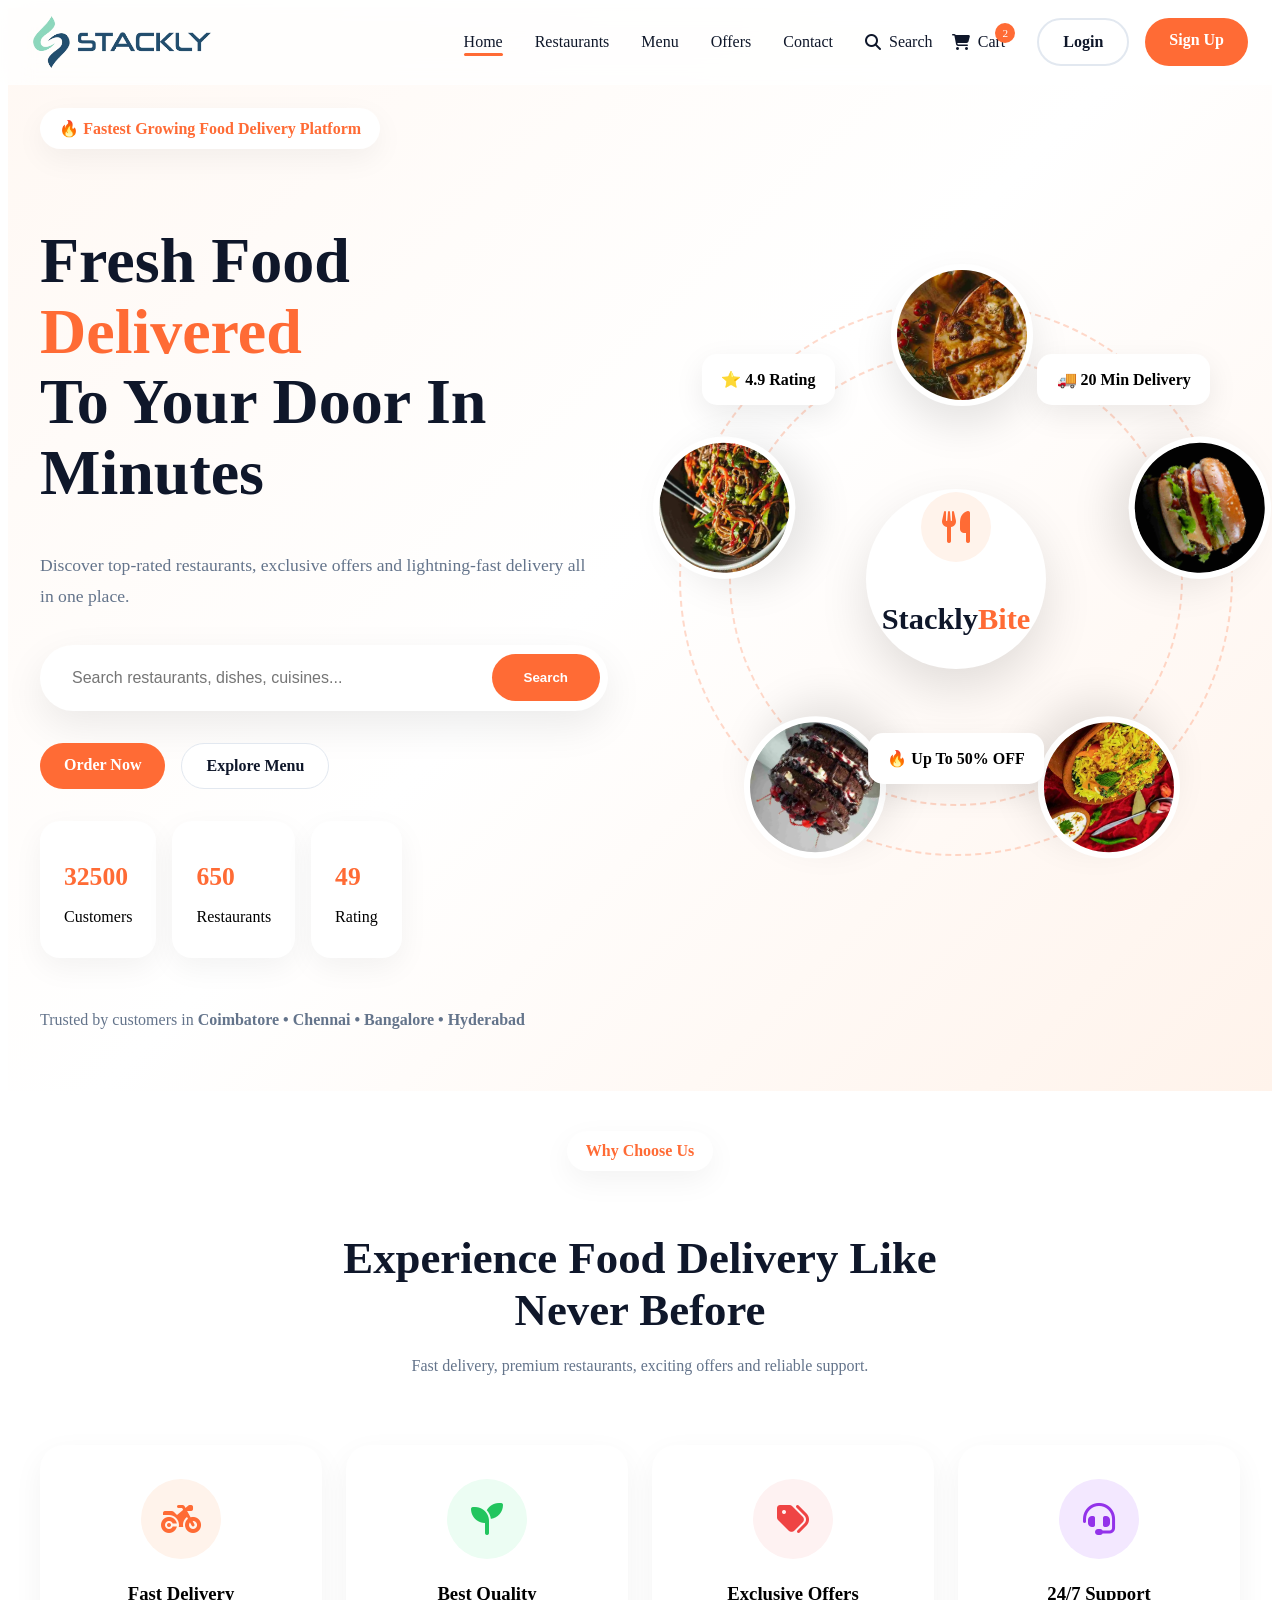
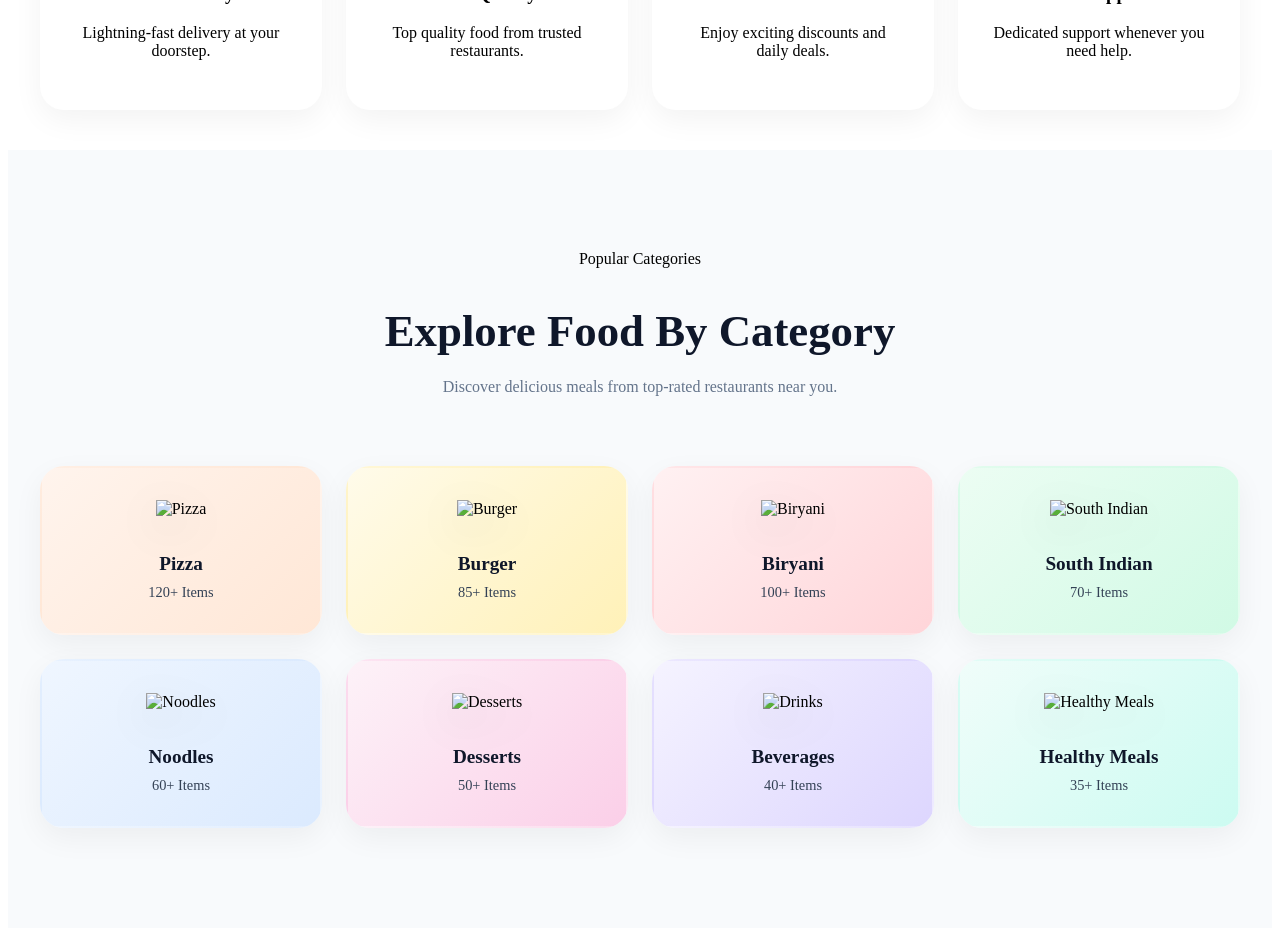
==== index.html @ 3a777059 "Initial Stackly homepage with hero and features section" ====
<!DOCTYPE html>
<html lang="en">
<head>
    <meta charset="UTF-8">
    <meta name="viewport" content="width=device-width, initial-scale=1.0">
    <title>Stackly Delivery</title>
    <link rel="preconnect"
      href="https://fonts.googleapis.com">

    <link rel="preconnect"
        href="https://fonts.gstatic.com"
        crossorigin>

    <link href="https://fonts.googleapis.com/css2?family=Poppins:wght@300;400;500;600;700;800&display=swap"
        rel="stylesheet">
    <link rel="stylesheet"
        href="https://cdnjs.cloudflare.com/ajax/libs/font-awesome/6.6.0/css/all.min.css">
    <link rel="stylesheet"
        href="assets/css/style.css">

    <link rel="stylesheet"
        href="assets/css/header.css">
    <link rel="stylesheet"
        href="assets/css/home.css">
</head>
<div class="menu-overlay"></div>
<body>
    <!-- HEADER START -->
    <header class="header">

        <nav class="navbar container">

            <!-- Logo -->
            <a href="index.html" class="logo">
                <img src="assets/images/logo-stackly.webp" alt="StacklyBite Logo">
            </a>
            <div class="mobile-menu">

                <button class="close-menu">
                    <i class="fa-solid fa-xmark"></i>
                </button>
                <!-- Navigation Menu -->
                <ul class="nav-menu">

                    <li class="nav-item">
                        <a href="index.html" class="nav-link active">Home</a>
                    </li>

                    <li class="nav-item">
                        <a href="restaurants.html" class="nav-link">Restaurants</a>
                    </li>

                    <li class="nav-item">
                        <a href="menu.html" class="nav-link">Menu</a>
                    </li>
                    <li class="nav-item">
                        <a href="offers.html" class="nav-link">Offers</a>
                    </li>

                    <li class="nav-item">
                        <a href="contact.html" class="nav-link">Contact</a>
                    </li>

                </ul>

                <div class="nav-actions">

                    <a href="#" class="action-icon">

                        <i class="fa-solid fa-magnifying-glass"></i>

                        <span>Search</span>

                    </a>

                    <a href="cart.html" class="action-icon cart-icon">

                        <i class="fa-solid fa-cart-shopping"></i>

                        <span>Cart</span>

                        <small class="cart-count">2</small>

                    </a>

                </div>

                <div class="auth-buttons">

                    <a href="login.html" class="btn btn-login">
                        Login
                    </a>

                    <a href="signup.html" class="btn btn-signup">
                        Sign Up
                    </a>

                </div>
            </div>

            <!-- Mobile Menu Toggle -->
            <div class="hamburger">

                <span></span>
                <span></span>
                <span></span>

            </div>

        </nav>

    </header>
    <!-- ======================
        HERO SECTION
    ====================== -->

    <section class="hero">

        <div class="container hero__container">

            <!-- Left Content -->

            <div class="hero__content">

                <span class="hero__badge">

                    🔥 Fastest Growing Food Delivery Platform

                </span>

                <h1 class="hero__title">

                    Fresh Food

                    <span>Delivered</span>

                    To Your Door

                    In Minutes

                </h1>

                <p class="hero__description">

                    Discover top-rated restaurants, exclusive offers
                    and lightning-fast delivery all in one place.

                </p>

                <!-- Search -->

                <form class="hero__search">

                    <input
                        type="text"
                        placeholder="Search restaurants, dishes, cuisines..."
                    >

                    <button type="submit">

                        Search

                    </button>

                </form>

                <!-- CTA Buttons -->

                <div class="hero__buttons">

                    <a href="#" class="btn btn-primary">

                        Order Now

                    </a>

                    <a href="#" class="btn btn-secondary">

                        Explore Menu

                    </a>

                </div>

                <!-- Stats -->

                <div class="hero__stats">

                    <div class="stat-card">

                        <h3 class="counter"
                        data-target="50000">
                        0 
                        </h3>

                        <p>Customers</p>

                    </div>

                    <div class="stat-card">

                        <h3 class="counter"
                        data-target="1000">
                        0
                        </h3>

                        <p>Restaurants</p>

                    </div>

                    <div class="stat-card">

                        <h3 class="counter"
                        data-target="49">
                        0
                        </h3>

                        <p>Rating</p>

                    </div>

                </div>

                <!-- Trust Strip -->

                <div class="hero__trust">

                    <p>

                        Trusted by customers in

                        <strong>
                            Coimbatore • Chennai • Bangalore • Hyderabad
                        </strong>

                    </p>

                </div>

            </div>

            <!-- Right Visual -->

            <div class="hero__visual">
                <div class="orbit orbit-1"></div>
                <div class="orbit orbit-2"></div>
                <!-- Center Circle -->

                <div class="hero__center-logo">

                    <div class="center-logo-icon">
                        <i class="fa-solid fa-utensils"></i>
                    </div>

                    <h3>
                        Stackly<span>Bite</span>
                    </h3>

                </div>

                <!-- Food Images -->
                 <div class="food-orbit">

                    <div class="food food--1">

                        <img
                            src="assets/images/hero/ivan-torres-MQUqbmszGGM-unsplash_11zon_11zon.webp"
                            alt="Pizza"
                        >

                    </div>

                    <div class="food food--2">

                        <img
                            src="assets/images/hero/david-foodphototasty-E94j3rMcxlw-unsplash_11zon.webp"
                            alt="Burger"
                        >

                    </div>

                    <div class="food food--3">

                        <img
                            src="assets/images/hero/anil-sharma-seJrQGuPJKw-unsplash_11zon_11zon.webp"
                            alt="Biryani"
                        >

                    </div>

                    <div class="food food--4">

                        <img
                            src="assets/images/hero/jacob-thomas-6jHpcBPw7i8-unsplash_11zon_11zon.webp"
                            alt="Dessert"
                        >

                    </div>

                    <div class="food food--5">

                        <img
                            src="assets/images/hero/lindsay-moe-UP5jWpuIvZI-unsplash_11zon_11zon.webp"
                            alt="Noodles"
                        >

                    </div>

                </div>



                <!-- Floating Cards -->

                <div class="floating-card rating-card">

                    ⭐ 4.9 Rating

                </div>

                <div class="floating-card delivery-card">

                    🚚 20 Min Delivery

                </div>

                <div class="floating-card offer-card">

                    🔥 Up To 50% OFF

                </div>

            </div>

        </div>

    </section>
<!-- ======================
     WHY CHOOSE US
====================== -->

    <section class="features">

        <div class="container">

            <div class="section-heading">

                <span class="hero__badge">
                    Why Choose Us
                </span>

                <h2>
                    Experience Food Delivery Like Never Before
                </h2>

                <p>
                    Fast delivery, premium restaurants,
                    exciting offers and reliable support.
                </p>

            </div>

            <div class="features__grid">

                <div class="feature-card">

                    <div class="feature-icon icon-orange">
                        <i class="fa-solid fa-motorcycle"></i>
                    </div>

                    <h3>Fast Delivery</h3>

                    <p>
                        Lightning-fast delivery
                        at your doorstep.
                    </p>

                </div>

                <div class="feature-card">

                    <div class="feature-icon icon-green">
                        <i class="fa-solid fa-seedling"></i>
                    </div>

                    <h3>Best Quality</h3>

                    <p>
                        Top quality food from
                        trusted restaurants.
                    </p>

                </div>

                <div class="feature-card">

                    <div class="feature-icon icon-red">
                        <i class="fa-solid fa-tags"></i>
                    </div>

                    <h3>Exclusive Offers</h3>

                    <p>
                        Enjoy exciting discounts
                        and daily deals.
                    </p>

                </div>

                <div class="feature-card">

                    <div class="feature-icon icon-purple">
                        <i class="fa-solid fa-headset"></i>
                    </div>

                    <h3>24/7 Support</h3>

                    <p>
                        Dedicated support
                        whenever you need help.
                    </p>

                </div>

            </div>

        </div>

    </section>

    <section class="categories">

        <div class="container">

            <div class="section-heading">

                <span class="section-badge">

                    Popular Categories

                </span>

                <h2>

                    Explore Food By Category

                </h2>

                <p>

                    Discover delicious meals from
                    top-rated restaurants near you.

                </p>

            </div>

            <div class="categories__grid">

                <div class="category-card category-orange">

                    <img src="assets/images/categories/pizza.png"
                        alt="Pizza">

                    <h3>Pizza</h3>

                    <span>120+ Items</span>

                </div>

                <div class="category-card category-yellow">

                    <img src="assets/images/categories/burger.png"
                        alt="Burger">

                    <h3>Burger</h3>

                    <span>85+ Items</span>

                </div>

                <div class="category-card category-red">

                    <img src="assets/images/categories/biryani.png"
                        alt="Biryani">

                    <h3>Biryani</h3>

                    <span>100+ Items</span>

                </div>

                <div class="category-card category-green">

                    <img src="assets/images/categories/south-indian.png"
                        alt="South Indian">

                    <h3>South Indian</h3>

                    <span>70+ Items</span>

                </div>

                <div class="category-card category-blue">

                    <img src="assets/images/categories/noodles.png"
                        alt="Noodles">

                    <h3>Noodles</h3>

                    <span>60+ Items</span>

                </div>

                <div class="category-card category-pink">

                    <img src="assets/images/categories/dessert.png"
                        alt="Desserts">

                    <h3>Desserts</h3>

                    <span>50+ Items</span>

                </div>

                <div class="category-card category-purple">

                    <img src="assets/images/categories/drinks.png"
                        alt="Drinks">

                    <h3>Beverages</h3>

                    <span>40+ Items</span>

                </div>

                <div class="category-card category-mint">

                    <img src="assets/images/categories/healthy.png"
                        alt="Healthy Meals">

                    <h3>Healthy Meals</h3>

                    <span>35+ Items</span>

                </div>

            </div>

        </div>

    </section>
    <script src="assets/js/navbar.js"></script>
    <script src="assets/js/home.js"></script>
</body>
</html>
---- assets/css/style.css ----
:root {

    --primary: #ff6b35;
    --primary-dark: #e85a2a;

    --secondary: #0f172a;

    --accent: #22c55e;

    --white: #ffffff;

    --text: #334155;

    --text-light: #64748b;

    --border: #e2e8f0;

    --bg: #f8fafc;

    --shadow:
        0 10px 30px rgba(0,0,0,0.08);

    --transition: all .3s ease;

    --radius: 14px;
}
.container {
    max-width:1400px;

    margin:0 auto;

    padding:0 2rem;
}
---- assets/css/header.css ----
/* ======================
   HEADER
====================== */

.header {

    position: fixed;

    top: 0;

    left: 0;

    width: 100%;

    z-index: 1000;

    backdrop-filter: blur(15px);

    background: rgba(255,255,255,0.75);

    border-bottom: 1px solid rgba(255,255,255,0.2);

    transition: all .3s ease;
}

.navbar {

    max-width: 1400px;

    margin: 0 auto;

    padding: 1rem 2rem;

    display: flex;

    align-items: center;
}
.logo{
    margin-right:auto;
}
.logo img {

    width: 180px;

    display: block;

    transition: .3s ease;
}

.logo img:hover {

    transform: scale(1.05);
}
.mobile-menu{

    display:flex;

    align-items:center;

    gap:2rem;
}
.close-menu{

    display:none;
}
.nav-menu {

    display: flex;

    align-items: center;

    gap: 2rem;

    list-style: none;
}

.nav-link {

    position: relative;

    text-decoration: none;

    color: var(--secondary);

    font-size: 1rem;

    font-weight: 500;

    transition: .3s ease;
}
.nav-link::after {

    content: '';

    position: absolute;

    left: 0;

    bottom: -6px;

    width: 0;

    height: 3px;

    border-radius: 20px;

    background: var(--primary);

    transition: .3s ease;
}

.nav-link:hover::after,
.nav-link.active::after {

    width: 100%;
}

.nav-link:hover {

    color: var(--primary);
}
.auth-buttons {

    display: flex;

    gap: 1rem;
}

.btn {

    text-decoration: none;

    padding: .8rem 1.5rem;

    border-radius: 50px;

    font-weight: 600;

    transition: .3s ease;
}

.btn-login {

    color: var(--secondary);

    border: 2px solid var(--border);
}

.btn-login:hover {

    border-color: var(--primary);

    color: var(--primary);
}


.btn-signup {

    background: var(--primary);

    color: white;
}

.btn-signup:hover {

    transform: translateY(-3px);

    box-shadow:
        0 12px 25px rgba(255,107,53,.3);
}

.hamburger {

    display: none;

    cursor: pointer;

    flex-direction: column;

    gap: 5px;
}

.hamburger span {

    width: 25px;

    height: 3px;

    background: var(--secondary);

    border-radius: 50px;
}

@media (max-width: 992px) {

    .hamburger {

        display: flex;
    }

    .mobile-menu{

        position:fixed;

        top:0;

        right:-100%;

        width:100%;

        height:100vh;

        background:#fff;

        display:flex;

        flex-direction:column;

        justify-content:flex-start;
        padding-top: 90px;

        align-items:center;

        transition:.4s ease;

        z-index:1001;
    }

    .mobile-menu.active{

        right:0;
    }
    .nav-menu{
        display: flex;
        flex-direction:column;

        gap:1rem;
    }
    .close-menu{

        display:block;
    }
    .auth-buttons{

        display:flex;

        flex-direction:column;
        width: 90%;
        align-items: center;


        margin-top:0;
    }
    .nav-actions{

        flex-direction:column;
        gap:.8rem;

        margin-top:0;
    }
    .menu-overlay{

        position:fixed;

        inset:0;

        background:rgba(0,0,0,.4);

        opacity:0;

        visibility:hidden;

        transition:.3s ease;

        z-index:999;
    }
    .menu-overlay.active{

        opacity:1;

        visibility:visible;
    }
}
.nav-actions{

    display:flex;

    align-items:center;

    gap:1.2rem;
}
.action-icon{

    display:flex;

    align-items:center;

    gap:.5rem;

    text-decoration:none;

    color:var(--secondary);

    font-weight:500;

    transition:.3s ease;

    position:relative;
}

.action-icon:hover{

    color:var(--primary);
}
.cart-icon{

    position:relative;
}

.cart-count{

    position:absolute;

    top:-10px;

    right:-10px;

    width:20px;

    height:20px;

    border-radius:50%;

    background:var(--primary);

    color:#fff;

    font-size:.7rem;

    display:flex;

    align-items:center;

    justify-content:center;
}
.close-menu{

    position:absolute;

    top:25px;

    right:25px;

    border:none;

    background:none;

    cursor:pointer;

    font-size:1.8rem;

    color:var(--secondary);
}
---- assets/css/home.css ----
/* ======================
   HERO SECTION
====================== */

.hero{

    min-height:100vh;

    display:flex;

    align-items:center;

    padding:100px 0 40px;

    background:
    linear-gradient(
    135deg,
    #fff8f3 0%,
    #ffffff 50%,
    #fff3eb 100%
    );

    overflow:hidden;

    position:relative;
}

.hero__container{

    display:grid;

    grid-template-columns:
    1fr 1fr;

    align-items:center;

    gap:4rem;
}
.hero__content{

    display:flex;

    flex-direction:column;
}
.hero__badge{

    display:inline-flex;

    align-items:center;

    width:max-content;

    padding:.7rem 1.2rem;

    border-radius:50px;

    background:#fff;

    box-shadow:
    0 10px 30px rgba(0,0,0,.05);

    margin-bottom:1.5rem;

    font-weight:700;

    color:var(--primary);
}
.hero__title{

    font-size:4rem;

    line-height:1.1;

    font-weight:800;

    color:var(--secondary);

    margin-bottom:1.5rem;
}

.hero__title span{

    color:var(--primary);

    display:block;
}
.hero__description{

    font-size:1.1rem;

    line-height:1.8;

    color:var(--text-light);

    max-width:550px;

    margin-bottom:2rem;
}
.hero__search{

    display:flex;

    align-items:center;

    background:#fff;

    border-radius:60px;

    padding:.5rem;

    box-shadow:
    0 15px 40px rgba(0,0,0,.08);

    margin-bottom:2rem;
}
.hero__search input{

    flex:1;

    border:none;

    outline:none;

    padding:1rem 1.5rem;

    font-size:1rem;

    background:transparent;
}
.hero__search button{

    border:none;

    cursor:pointer;

    padding:1rem 2rem;

    border-radius:50px;

    background:var(--primary);

    color:#fff;

    font-weight:600;
}
.hero__buttons{

    display:flex;

    gap:1rem;

    margin-bottom:2rem;
}
.btn-primary{

    background:var(--primary);

    color:#fff;
}
.btn-secondary{

    background:#fff;

    color:var(--secondary);

    border:1px solid var(--border);
}
.hero__stats{

    display:flex;

    gap:1rem;

    flex-wrap:wrap;

    margin-bottom:2rem;
}
.stat-card{

    background:#fff;

    padding:1rem 1.5rem;

    border-radius:20px;

    box-shadow:
    0 10px 30px rgba(0,0,0,.05);
}
.stat-card h3{

    color:var(--primary);

    font-size:1.6rem;

    margin-bottom:.3rem;
}
.hero__trust{

    color:var(--text-light);

    line-height:1.8;
}
.hero__visual{

    position:relative;

    height:650px;
}
.food{

    position:absolute;

    top:50%;
    left:50%;

    width:130px;
    height:130px;

    border-radius:50%;

    overflow:hidden;

    background:#fff;

    border:6px solid #fff;

    box-shadow:
    0 20px 40px rgba(0,0,0,.1);

    margin:-65px;
}
.food--1{

    transform:
    rotate(0deg)
    translateY(-250px);
}

.food--2{

    transform:
    rotate(72deg)
    translateY(-250px);
}

.food--3{

    transform:
    rotate(144deg)
    translateY(-250px);
}

.food--4{

    transform:
    rotate(216deg)
    translateY(-250px);
}

.food--5{

    transform:
    rotate(288deg)
    translateY(-250px);
}
.food img{

    width:100%;
    height:100%;

    object-fit:cover;

    animation:
    counterRotate 40s linear infinite reverse;
}
@keyframes counterRotate{

    from{

        transform:rotate(0deg);
    }

    to{

        transform:rotate(360deg);
    }
}

.floating-card{

    position:absolute;

    background:#fff;

    padding:1rem 1.2rem;

    border-radius:15px;

    font-weight:600;

    box-shadow:
    0 10px 30px rgba(0,0,0,.08);
    animation:
    floatCard 4s ease-in-out infinite;
}
@keyframes floatCard{

    0%{
        transform:translateY(0);
    }

    50%{
        transform:translateY(-10px);
    }

    100%{
        transform:translateY(0);
    }
}
.rating-card{

    top:100px;
    left:30px;
}

.delivery-card{

    top:100px;
    right:30px;
}

.offer-card{

    bottom:120px;
    left:50%;
    transform:translateX(-50%);
}
.orbit{

    position:absolute;

    top:50%;
    left:50%;

    transform:translate(-50%,-50%);

    border-radius:50%;

    border:2px dashed
    rgba(255,107,53,.25);
}

.orbit-1{

    width:450px;
    height:450px;
}

.orbit-2{

    width:550px;
    height:550px;
}
.food-orbit{

    position:absolute;

    top:50%;
    left:50%;

    width:600px;
    height:600px;

    transform:translate(-50%,-50%);

    animation:
    rotateOrbit 40s linear infinite;
}
@keyframes rotateOrbit{

    from{

        transform:
        translate(-50%,-50%)
        rotate(0deg);
    }

    to{

        transform:
        translate(-50%,-50%)
        rotate(360deg);
    }
}
@media(max-width:992px){

    .hero__container{

        grid-template-columns:1fr;

        text-align:center;
    }

    .hero__content{

        order:1;
    }

    .hero__visual{

        order:2;

        height:500px;
    }

    .hero__badge{

        margin:auto auto 1.5rem;
    }

    .hero__description{

        margin-left:auto;
        margin-right:auto;
    }

    .hero__buttons{

        justify-content:center;
    }

    .hero__stats{

        justify-content:center;
    }
}
@media(max-width:768px){

    .hero{

        padding-top:120px;
    }

    .hero__title{

        font-size:2.5rem;
    }

    .hero__search{

        flex-direction:column;

        border-radius:25px;
    }

    .hero__search input{

        width:100%;
    }

    .hero__search button{

        width:100%;
    }

    .hero__buttons{

        flex-direction:column;
    }

    .hero__visual{

        height:400px;
    }

    .food{

        width:90px;
        height:90px;
    }

    .hero__center-logo{

    width:130px;
    height:130px;
    }
    .hero__center-logo h3{
        font-size: 1.8rem;
    }
    .center-logo-icon{

    width:38px;
    height:38px;
    }

    .center-logo-icon i{

        font-size:1rem;
    }
    .floating-card{

        display: none;
    }
}
@media(max-width:768px){

    .food{

        width:90px;
        height:90px;

        margin:-45px;
    }

    .food--1{
        transform:rotate(0deg) translateY(-140px);
    }

    .food--2{
        transform:rotate(72deg) translateY(-140px);
    }

    .food--3{
        transform:rotate(144deg) translateY(-140px);
    }

    .food--4{
        transform:rotate(216deg) translateY(-140px);
    }

    .food--5{
        transform:rotate(288deg) translateY(-140px);
    }
}
@media(max-width:768px){

    .orbit-1{

        width:300px;
        height:300px;
    }

    .orbit-2{

        width:380px;
        height:380px;
    }

}
.hero__center-logo{

    position:absolute;

    top:50%;
    left:50%;

    transform:translate(-50%,-50%);

    width:180px;
    height:180px;

    border-radius:50%;

    background:#fff;

    display:flex;

    flex-direction:column;

    justify-content:center;

    align-items:center;

    gap:.6rem;

    box-shadow:
    0 20px 50px rgba(0,0,0,.12);

    z-index:10;
}
.center-logo-icon{

    width:70px;
    height:70px;

    border-radius:50%;

    background:#fff3eb;

    display:flex;

    justify-content:center;

    align-items:center;
}
.hero__center-logo h3{

    font-size:1.9rem;

    font-weight:800;

    color:var(--secondary);
}

.hero__center-logo span{

    color:var(--primary);
}
.center-logo-icon i{

    font-size:2rem;

    color:var(--primary);
}

/* ======================
   FEATURES
====================== */

.features{

    padding:40px 0;

    background:#fff;
}
.section-heading{

    text-align:center;

    max-width:700px;

    margin:0 auto 4rem;
}
.section-heading h2{

    font-size:2.8rem;

    color:var(--secondary);

    margin-bottom:1rem;
}
.section-heading p{

    color:var(--text-light);

    line-height:1.8;
}
.features__grid{

    display:grid;

    grid-template-columns:
    repeat(4,1fr);

    gap:1.5rem;
}
.feature-card{

    position:relative;

    background:#fff;

    padding:2rem;

    border-radius:24px;

    text-align:center;

    border:2px solid transparent;

    transition:all .35s ease;

    box-shadow:
    0 10px 30px rgba(0,0,0,.05);

    overflow:hidden;
}
.feature-card:hover{

    transform:translateY(-10px);

    border-color:var(--primary);

    box-shadow:
    0 25px 50px rgba(255,107,53,.15);
}
.feature-card::before{

    content:"";

    position:absolute;

    inset:0;

    border-radius:24px;

    padding:2px;

    background:
    linear-gradient(
        135deg,
        transparent,
        transparent
    );

    opacity:0;

    transition:.35s ease;

    pointer-events:none;
}
.feature-card:hover::before{

    opacity:1;

    background:
    linear-gradient(
        135deg,
        rgba(255,107,53,.4),
        rgba(255,107,53,.1)
    );
}
.feature-card:hover .feature-icon{

    transform:scale(1.1);

    transition:.35s ease;
}
.feature-card h3{

    transition:.35s ease;
}
.feature-card:hover h3{

    color:var(--primary);
}
.feature-icon{

    width:80px;

    height:80px;

    margin:0 auto 1.5rem;

    border-radius:50%;

    display:flex;

    align-items:center;

    justify-content:center;

    background:#fff3eb;
}
.feature-icon i{

    font-size:2rem;

    color:var(--primary);
}
@media(max-width:992px){

    .features__grid{

        grid-template-columns:
        repeat(2,1fr);
    }
}
@media(max-width:768px){

    .features{

        padding:70px 0;
    }

    .features__grid{

        grid-template-columns:1fr;
    }

    .section-heading h2{

        font-size:2rem;
    }
}
.icon-orange{

    background:#FFF3EB;
}

.icon-orange i{

    color:#FF6B35;
}
.icon-green{

    background:#ECFDF3;
}

.icon-green i{

    color:#22C55E;
}
.icon-red{

    background:#FEF2F2;
}

.icon-red i{

    color:#EF4444;
}
.icon-purple{

    background:#F3E8FF;
}

.icon-purple i{

    color:#9333EA;
}

.categories{

    padding:100px 0;

    background:#f8fafc;
}
.categories__grid{

    display:grid;

    grid-template-columns:
    repeat(4,1fr);

    gap:1.5rem;
}
.category-card{

    background:#fff;

    position: relative;
    overflow:hidden;

    padding:2rem;

    border-radius:24px;

    text-align:center;

    transition:.35s ease;

    border:2px solid transparent;

    box-shadow:
    0 10px 30px rgba(0,0,0,.05);
}
.category-card::before{

    content:"";

    position:absolute;

    top:0;

    left:-120%;

    width:100%;

    height:100%;

    background:
    linear-gradient(
        90deg,
        transparent,
        rgba(255,255,255,.5),
        transparent
    );

    transition:.7s;
}
.category-card:hover::before{

    left:120%;
}
.category-card img{

    width:110px;

    height:110px;

    object-fit:contain;

    margin-bottom:1rem;

    transition:.4s ease;

    filter:
    drop-shadow(
    0 12px 20px rgba(0,0,0,.12)
    );
}
.category-card:hover{

    transform:
    translateY(-10px)
    scale(1.02);

    border-color:var(--primary);

    box-shadow:
    0 30px 60px rgba(255,107,53,.18);
}
.category-card:hover img{

    transform:scale(1.1) rotate(5deg);
}
.category-card h3{
    font-size:1.2rem;

    font-weight:700;

    margin-bottom:.5rem;

    color:var(--secondary);
}
.category-card span{

    color:var(--text);
    font-weight: 500;
    font-size:.9rem;
}
@media(max-width:992px){

    .categories__grid{

        grid-template-columns:
        repeat(2,1fr);
    }
}
@media(max-width:576px){

    .categories__grid{

        gap:1rem;
    }

    .category-card{

        padding:1.5rem;
    }
}
.category-orange{

    background:
    linear-gradient(
    135deg,
    #FFF4ED,
    #FFE7D6
    );
}
.category-yellow{

    background:
    linear-gradient(
    135deg,
    #FFFBEA,
    #FFF1B8
    );
}
.category-red{

    background:
    linear-gradient(
    135deg,
    #FFF1F2,
    #FFD5D9
    );
}
.category-green{

    background:
    linear-gradient(
    135deg,
    #ECFDF3,
    #D1FAE5
    );
}
.category-blue{

    background:
    linear-gradient(
    135deg,
    #EFF6FF,
    #DBEAFE
    );
}
.category-pink{

    background:
    linear-gradient(
    135deg,
    #FDF2F8,
    #FBCFE8
    );
}
.category-purple{

    background:
    linear-gradient(
    135deg,
    #F5F3FF,
    #DDD6FE
    );
}
.category-mint{

    background:
    linear-gradient(
    135deg,
    #F0FDFA,
    #CCFBF1
    );
}
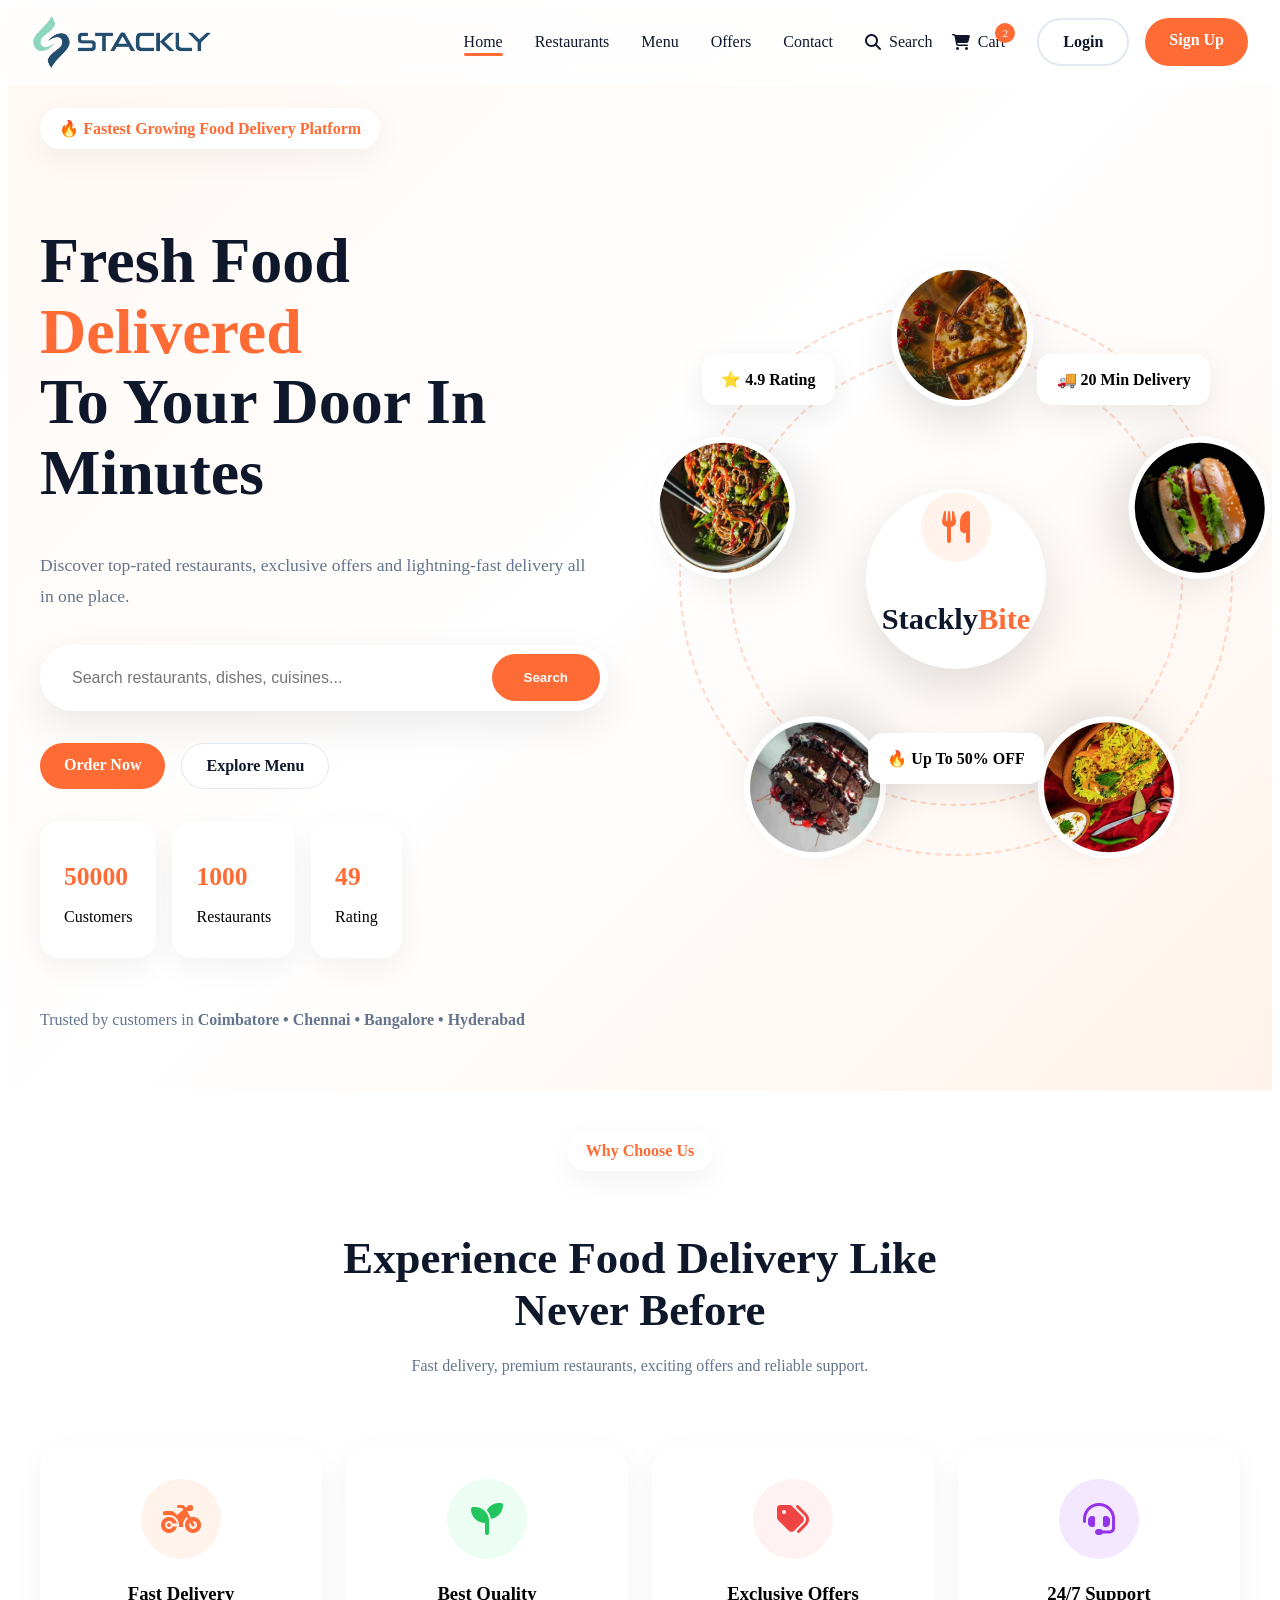
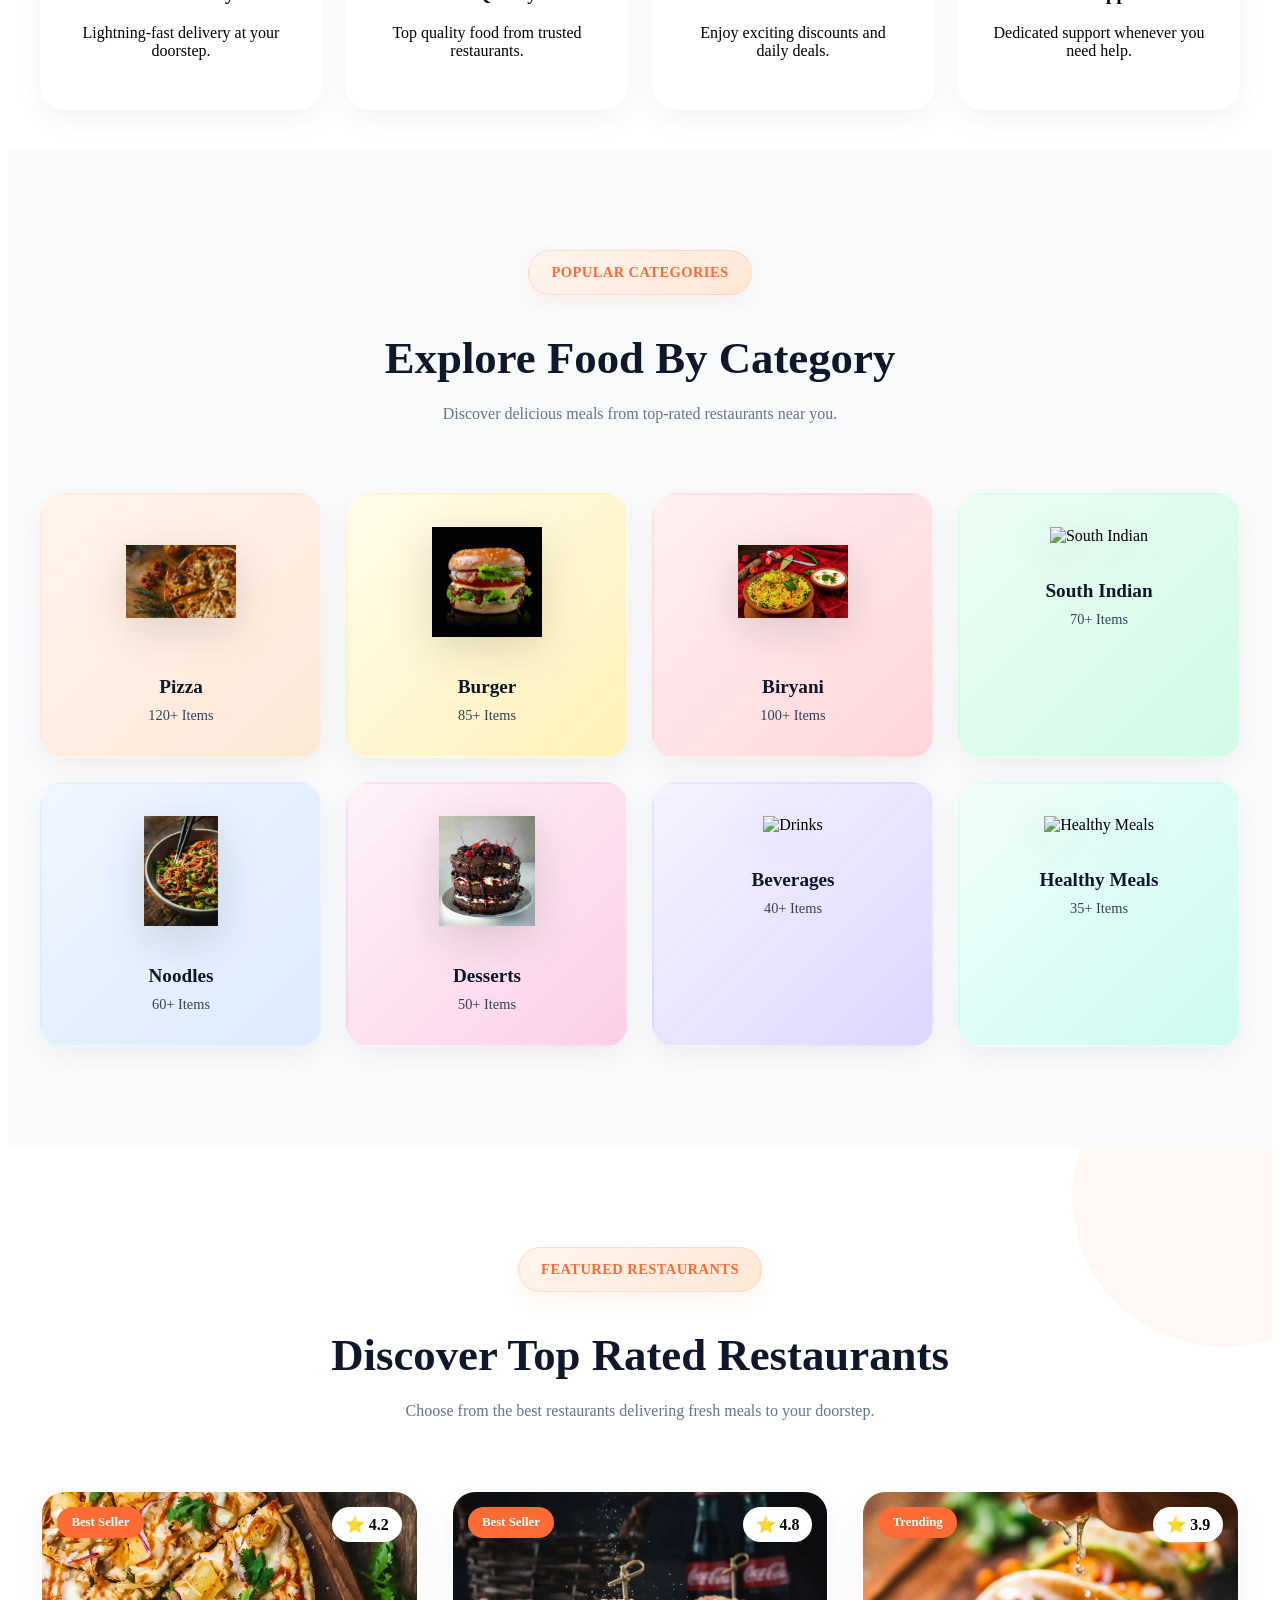
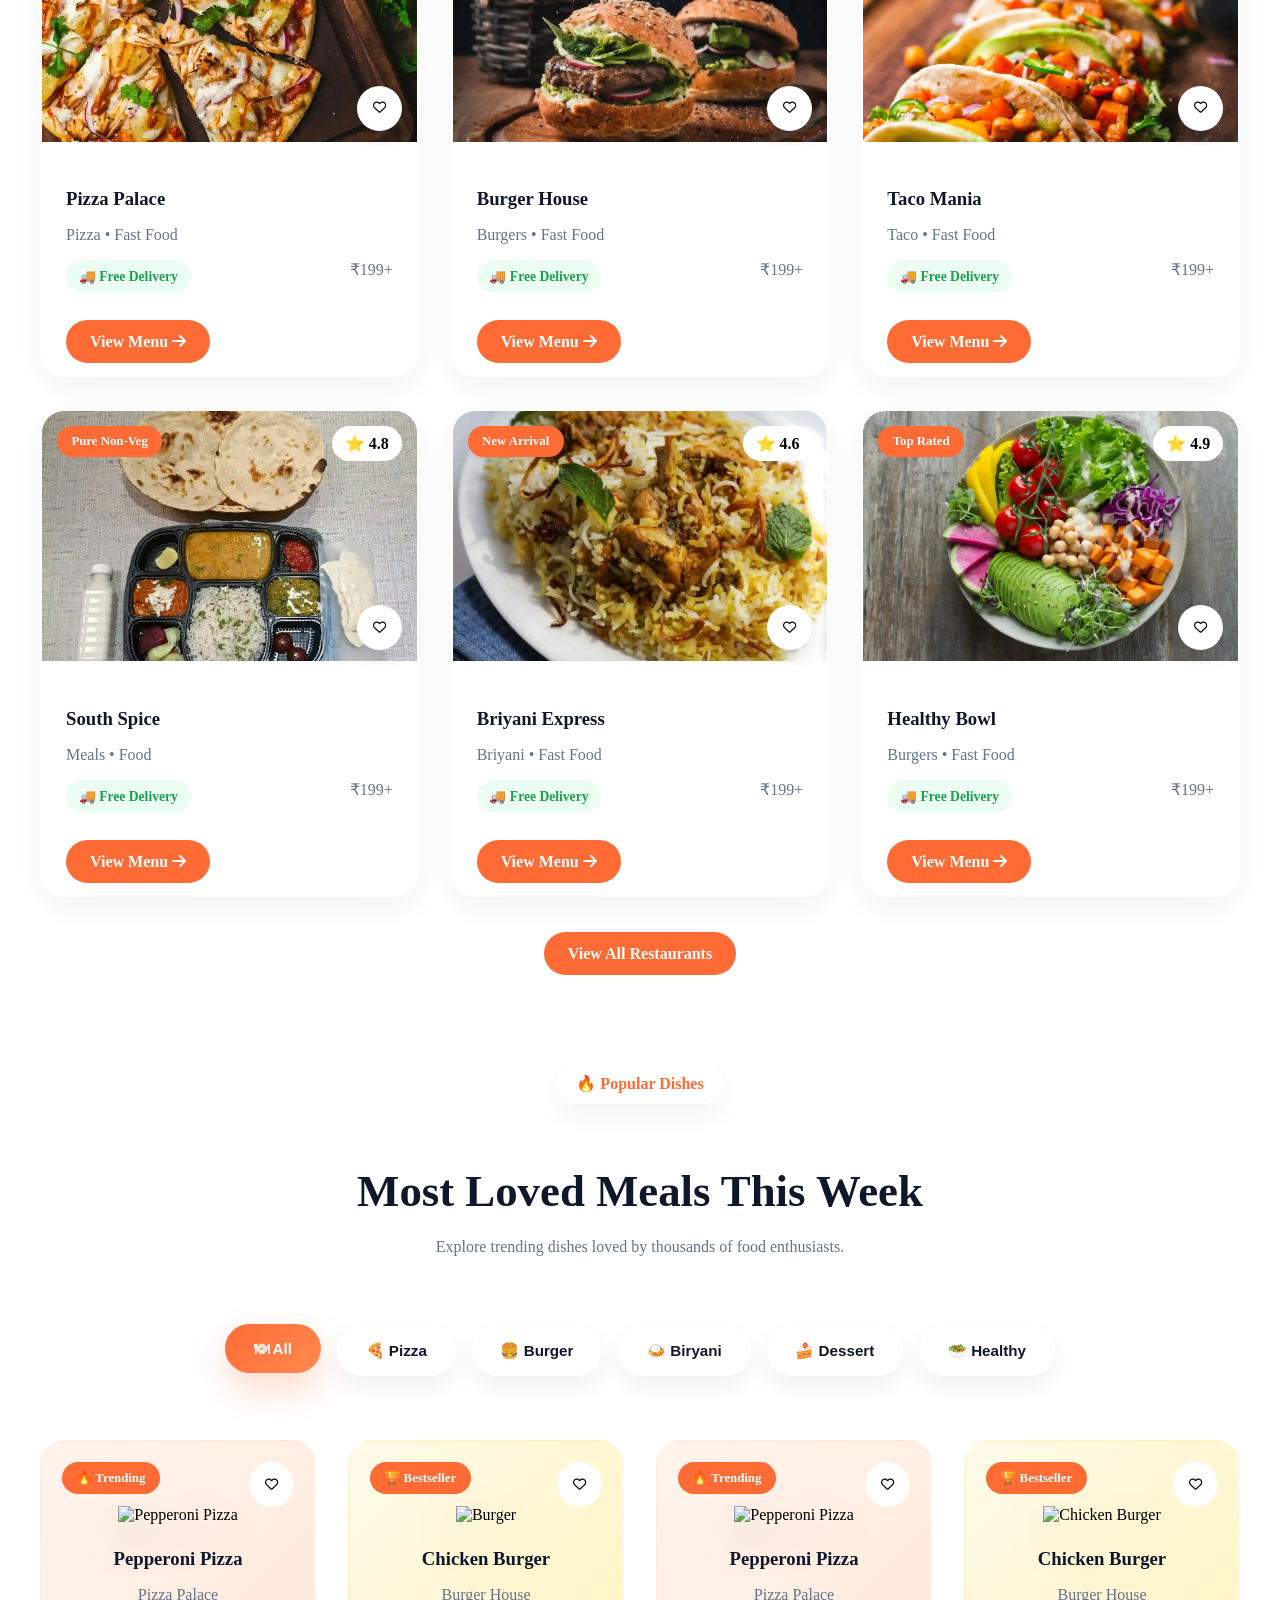
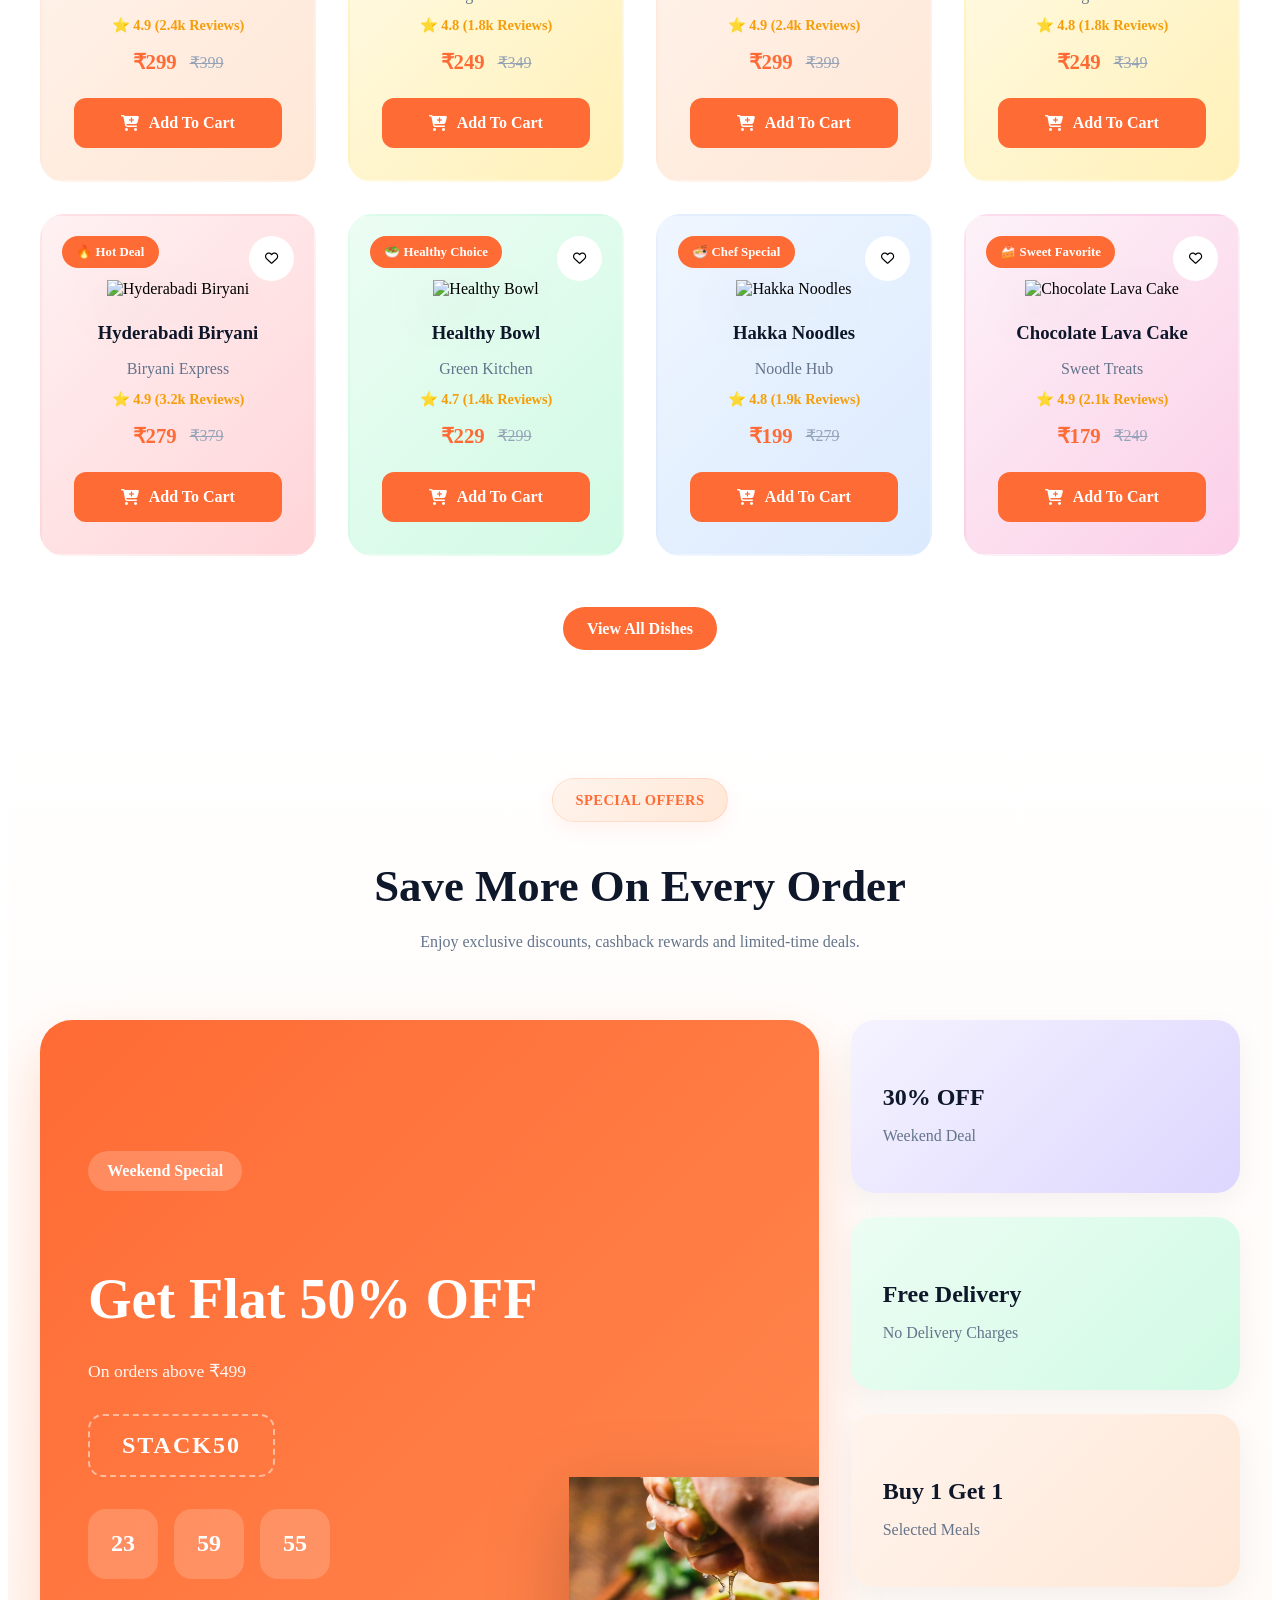
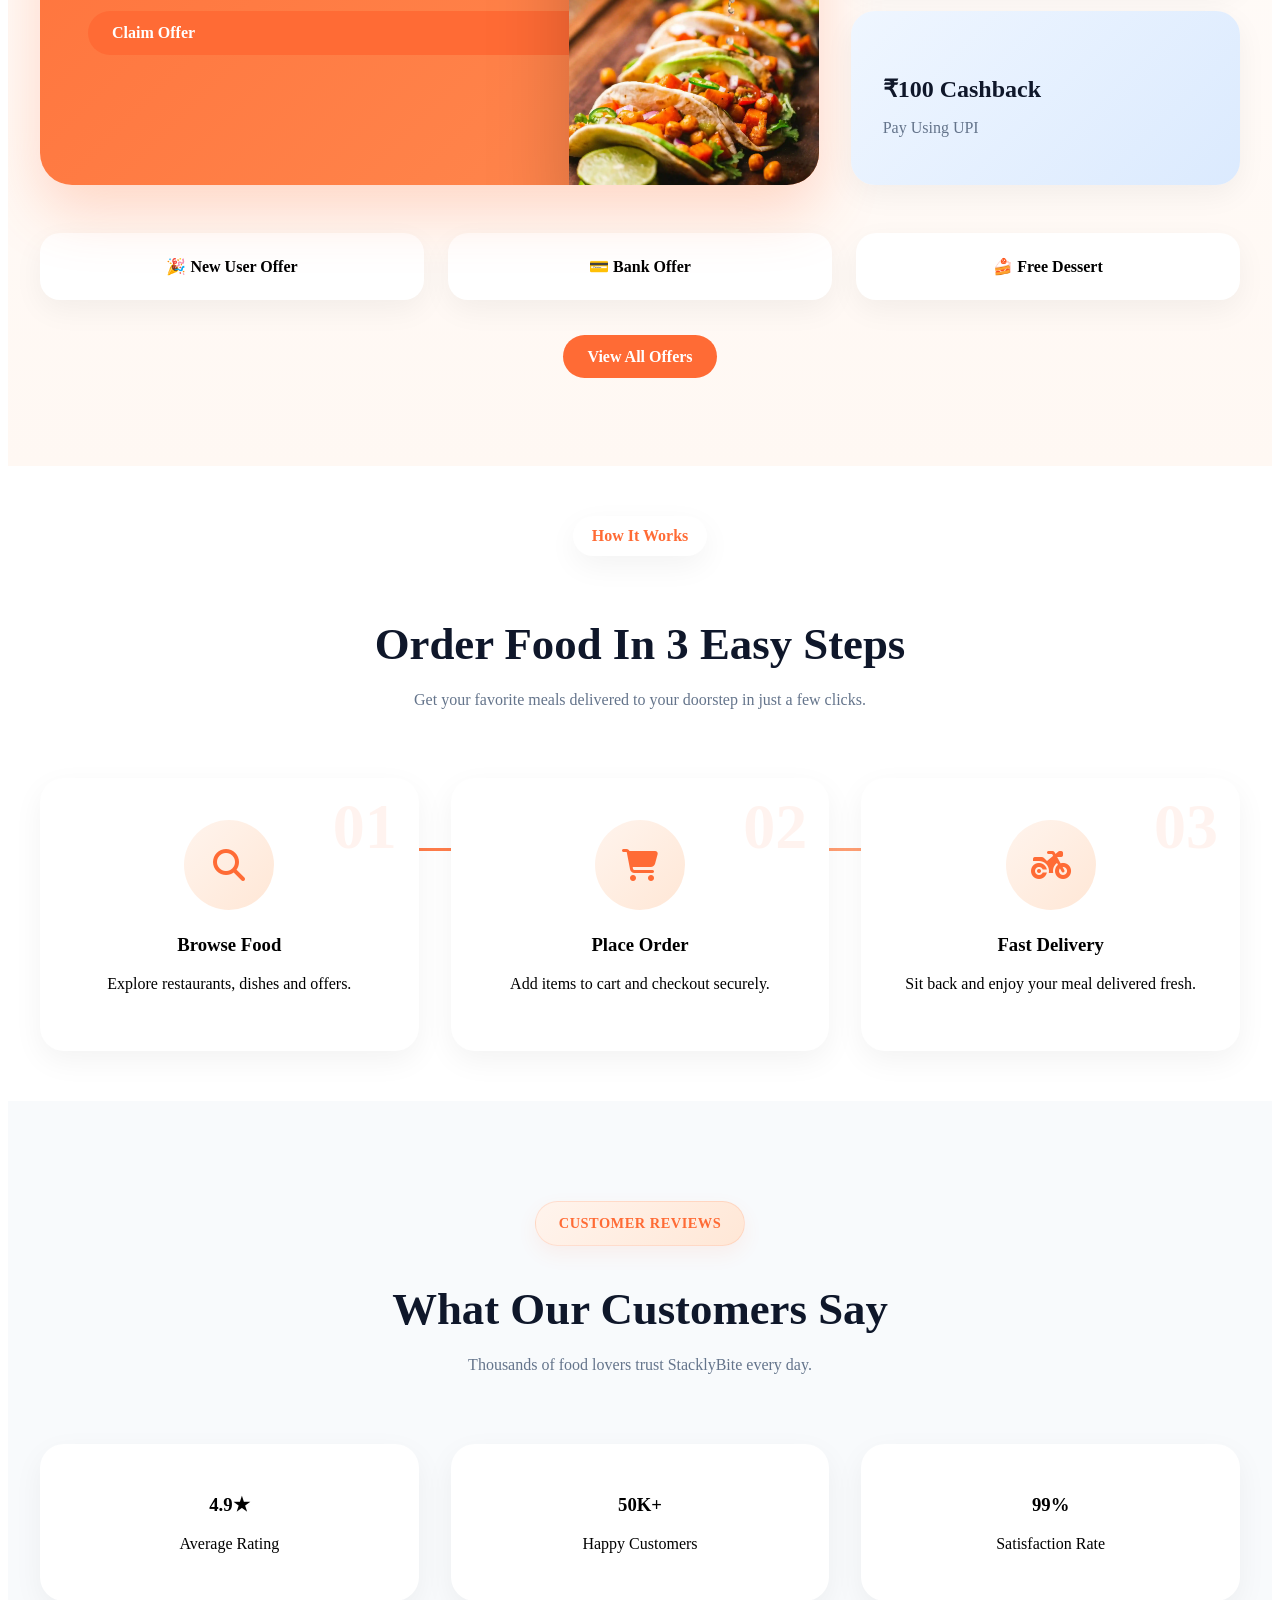
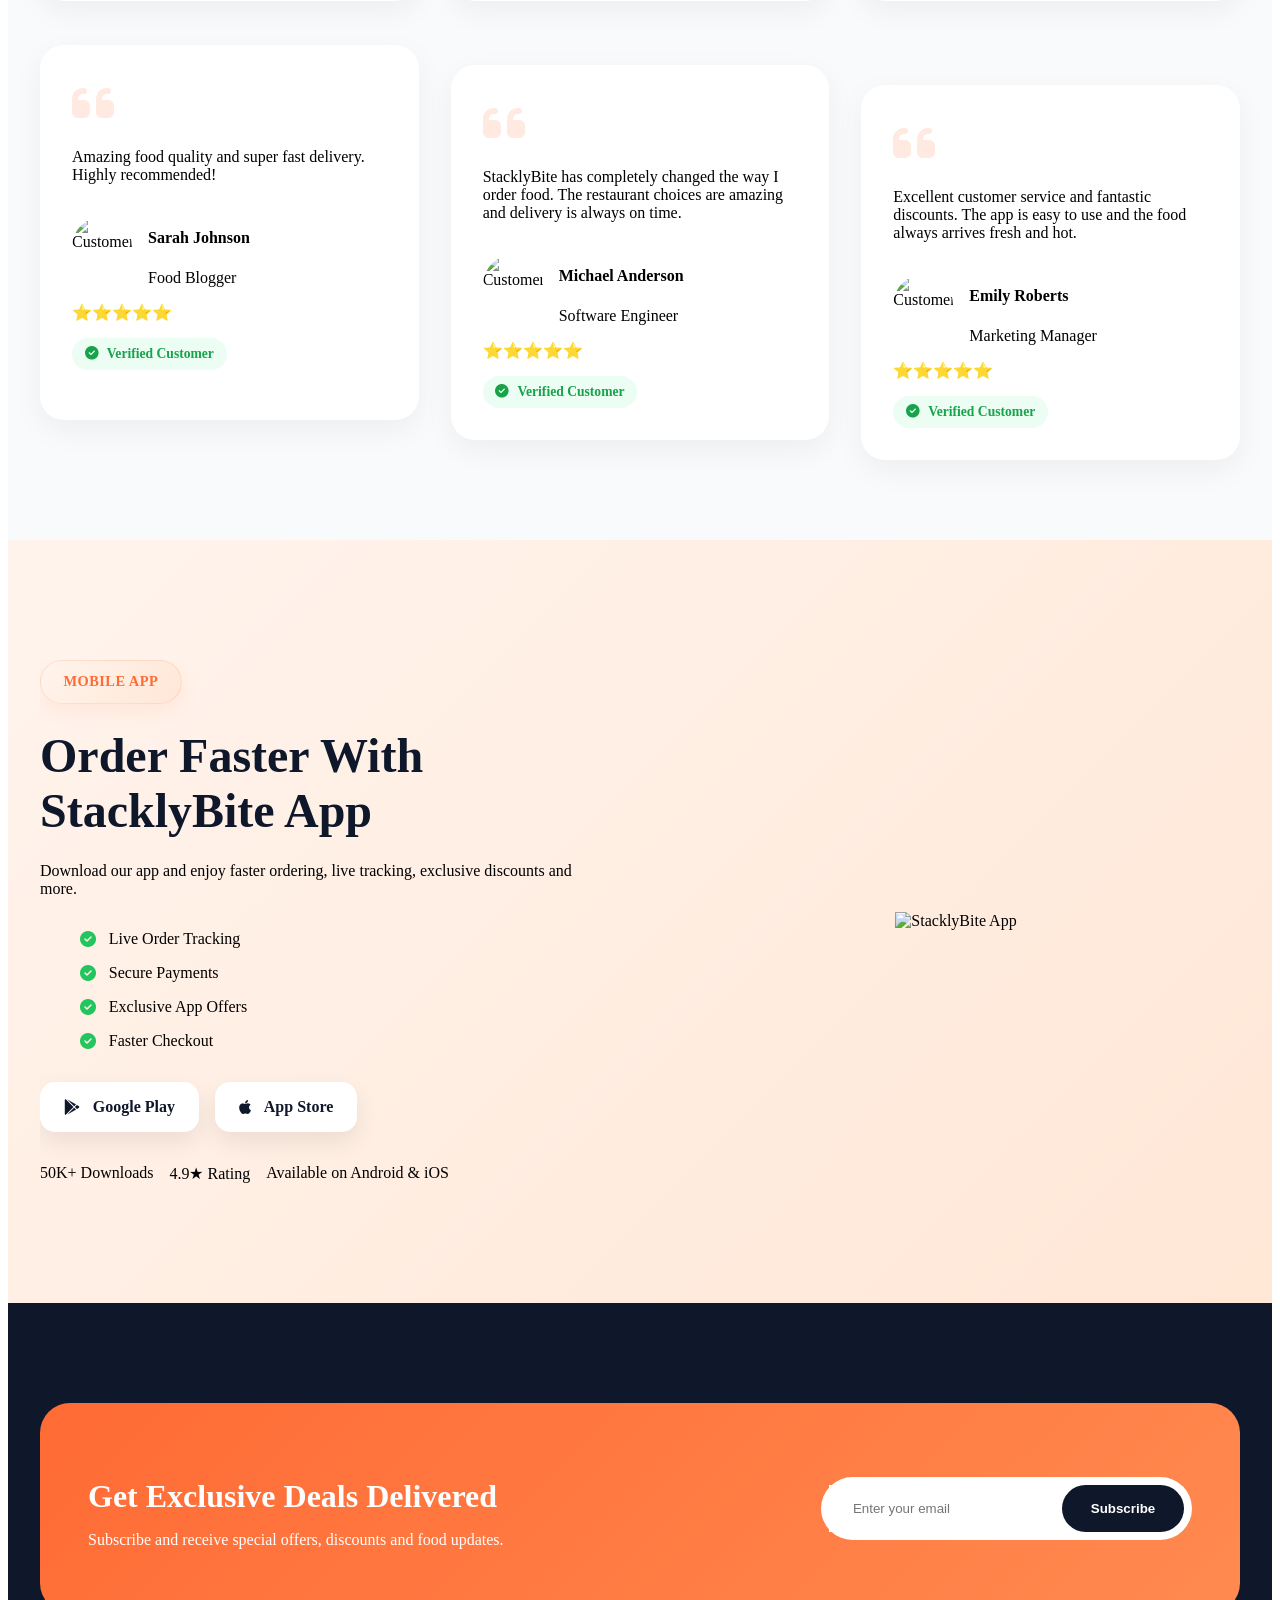
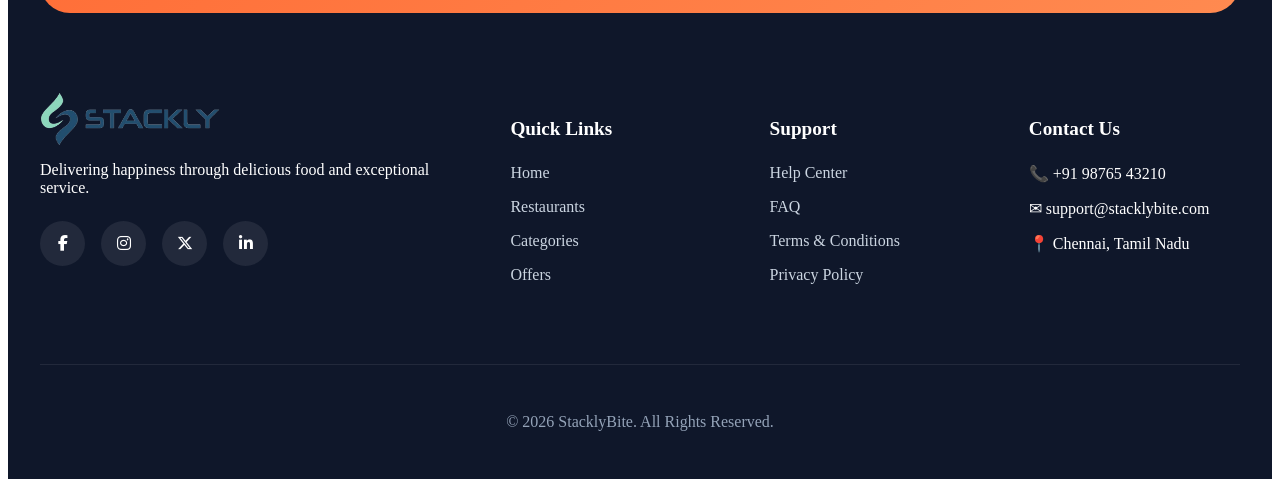
==== commit 569f35b8: "Added restaurant and menu page" ====
--- a/index.html
+++ b/index.html
@@ -459,7 +459,7 @@
 
                 <div class="category-card category-orange">
 
-                    <img src="assets/images/categories/pizza.png"
+                    <img src="assets/images/hero/ivan-torres-MQUqbmszGGM-unsplash_11zon_11zon.webp"
                         alt="Pizza">
 
                     <h3>Pizza</h3>
@@ -470,7 +470,7 @@
 
                 <div class="category-card category-yellow">
 
-                    <img src="assets/images/categories/burger.png"
+                    <img src="assets/images/hero/david-foodphototasty-E94j3rMcxlw-unsplash_11zon.webp"
                         alt="Burger">
 
                     <h3>Burger</h3>
@@ -481,7 +481,7 @@
 
                 <div class="category-card category-red">
 
-                    <img src="assets/images/categories/biryani.png"
+                    <img src="assets/images/hero/anil-sharma-seJrQGuPJKw-unsplash_11zon_11zon.webp"
                         alt="Biryani">
 
                     <h3>Biryani</h3>
@@ -492,7 +492,7 @@
 
                 <div class="category-card category-green">
 
-                    <img src="assets/images/categories/south-indian.png"
+                    <img src="assets/images/hero/"
                         alt="South Indian">
 
                     <h3>South Indian</h3>
@@ -503,7 +503,7 @@
 
                 <div class="category-card category-blue">
 
-                    <img src="assets/images/categories/noodles.png"
+                    <img src="assets/images/hero/lindsay-moe-UP5jWpuIvZI-unsplash_11zon_11zon.webp"
                         alt="Noodles">
 
                     <h3>Noodles</h3>
@@ -514,7 +514,7 @@
 
                 <div class="category-card category-pink">
 
-                    <img src="assets/images/categories/dessert.png"
+                    <img src="assets/images/hero/jacob-thomas-6jHpcBPw7i8-unsplash_11zon_11zon.webp"
                         alt="Desserts">
 
                     <h3>Desserts</h3>
@@ -550,6 +550,1625 @@
         </div>
 
     </section>
+    <section class="restaurants">
+
+        <div class="container">
+
+            <div class="section-heading">
+
+                <span class="section-badge">
+                    Featured Restaurants
+                </span>
+
+                <h2>
+                    Discover Top Rated Restaurants
+                </h2>
+
+                <p>
+                    Choose from the best restaurants
+                    delivering fresh meals to your doorstep.
+                </p>
+
+            </div>
+
+            <div class="restaurants__grid">
+
+                <!-- Repeat 6 cards -->
+
+                <div class="restaurant-card">
+
+                    <div class="restaurant-image">
+
+                        <img
+                            src="assets/images/hero/chad-montano-MqT0asuoIcU-unsplash_11zon.webp"
+                            alt="Burger House">
+
+                        <span class="restaurant-rating">
+                            ⭐ 4.2
+                        </span>
+                        <span class="restaurant-tag">
+                                Best Seller
+                        </span>
+                        <button class="favorite-btn">
+
+                            <i class="fa-regular fa-heart"></i>
+
+                        </button>
+
+                    </div>
+
+                    <div class="restaurant-content">
+
+                        <h3>Pizza Palace</h3>
+
+                        <p class="cuisine">
+                            Pizza • Fast Food
+                        </p>
+
+                        <div class="restaurant-meta">
+
+                            <div class="delivery-badge">
+
+                                🚚 Free Delivery
+
+                            </div>
+
+                            <span>
+                                ₹199+
+                            </span>
+
+
+                        </div>
+
+                        <a href="#" class="btn btn-primary">
+                            View Menu
+
+                            <i class="fa-solid fa-arrow-right"></i>
+
+                        </a>
+                    </div>
+
+                </div>
+                <div class="restaurant-card">
+
+                    <div class="restaurant-image">
+
+                        <img
+                            src="assets/images/hero/mae-mu-I7A_pHLcQK8-unsplash_11zon.webp"
+                            alt="Burger House">
+
+                        <span class="restaurant-rating">
+                            ⭐ 4.8
+                        </span>
+                        <span class="restaurant-tag">
+                                Best Seller
+                        </span>
+                        <button class="favorite-btn">
+
+                            <i class="fa-regular fa-heart"></i>
+
+                        </button>
+
+                    </div>
+
+                    <div class="restaurant-content">
+
+                        <h3>Burger House</h3>
+
+                        <p class="cuisine">
+                            Burgers • Fast Food
+                        </p>
+
+                        <div class="restaurant-meta">
+
+                            <div class="delivery-badge">
+
+                                🚚 Free Delivery
+
+                            </div>
+
+                            <span>
+                                ₹199+
+                            </span>
+
+
+                        </div>
+
+                        <a href="#" class="btn btn-primary">
+                            View Menu
+
+                            <i class="fa-solid fa-arrow-right"></i>
+
+                        </a>
+                    </div>
+
+                </div>
+                <div class="restaurant-card">
+
+                    <div class="restaurant-image">
+
+                        <img
+                            src="assets/images/hero/chad-montano-lP5MCM6nZ5A-unsplash_11zon.webp"
+                            alt="Burger House">
+
+                        <span class="restaurant-rating">
+                            ⭐ 3.9
+                        </span>
+                        <span class="restaurant-tag">
+                                Trending
+                        </span>
+                        <button class="favorite-btn">
+
+                            <i class="fa-regular fa-heart"></i>
+
+                        </button>
+
+                    </div>
+
+                    <div class="restaurant-content">
+
+                        <h3>Taco Mania</h3>
+
+                        <p class="cuisine">
+                            Taco • Fast Food
+                        </p>
+
+                        <div class="restaurant-meta">
+
+                            <div class="delivery-badge">
+
+                                🚚 Free Delivery
+
+                            </div>
+
+                            <span>
+                                ₹199+
+                            </span>
+
+
+                        </div>
+
+                        <a href="#" class="btn btn-primary">
+                            View Menu
+
+                            <i class="fa-solid fa-arrow-right"></i>
+
+                        </a>
+                    </div>
+
+                </div>
+                <div class="restaurant-card">
+
+                    <div class="restaurant-image">
+
+                        <img
+                            src="assets/images/hero/jinish-shah-yxZlyvmqORo-unsplash_11zon.webp"
+                            alt="Burger House">
+
+                        <span class="restaurant-rating">
+                            ⭐ 4.8
+                        </span>
+                        <span class="restaurant-tag">
+                                Pure Non-Veg
+                        </span>
+                        <button class="favorite-btn">
+
+                            <i class="fa-regular fa-heart"></i>
+
+                        </button>
+
+                    </div>
+
+                    <div class="restaurant-content">
+
+                        <h3>South Spice</h3>
+
+                        <p class="cuisine">
+                            Meals • Food
+                        </p>
+
+                        <div class="restaurant-meta">
+
+                            <div class="delivery-badge">
+
+                                🚚 Free Delivery
+
+                            </div>
+
+                            <span>
+                                ₹199+
+                            </span>
+
+
+                        </div>
+
+                        <a href="#" class="btn btn-primary">
+                            View Menu
+
+                            <i class="fa-solid fa-arrow-right"></i>
+
+                        </a>
+                    </div>
+
+                </div>
+                <div class="restaurant-card">
+
+                    <div class="restaurant-image">
+
+                        <img
+                            src="assets/images/hero/sarabjeet-singh-q29oNjt3sEQ-unsplash_11zon.webp"
+                            alt="Burger House">
+
+                        <span class="restaurant-rating">
+                            ⭐ 4.6
+                        </span>
+                        <span class="restaurant-tag">
+                                New Arrival
+                        </span>
+                        <button class="favorite-btn">
+
+                            <i class="fa-regular fa-heart"></i>
+
+                        </button>
+
+                    </div>
+
+                    <div class="restaurant-content">
+
+                        <h3>Briyani Express</h3>
+
+                        <p class="cuisine">
+                            Briyani • Fast Food
+                        </p>
+
+                        <div class="restaurant-meta">
+
+                            <div class="delivery-badge">
+
+                                🚚 Free Delivery
+
+                            </div>
+
+                            <span>
+                                ₹199+
+                            </span>
+
+
+                        </div>
+
+                        <a href="#" class="btn btn-primary">
+                            View Menu
+
+                            <i class="fa-solid fa-arrow-right"></i>
+
+                        </a>
+                    </div>
+
+                </div>
+                <div class="restaurant-card">
+
+                    <div class="restaurant-image">
+
+                        <img
+                            src="assets/images/hero/anna-pelzer-IGfIGP5ONV0-unsplash_11zon.webp"
+                            alt="Burger House">
+
+                        <span class="restaurant-rating">
+                            ⭐ 4.9
+                        </span>
+                        <span class="restaurant-tag">
+                                Top Rated
+                        </span>
+                        <button class="favorite-btn">
+
+                            <i class="fa-regular fa-heart"></i>
+
+                        </button>
+
+                    </div>
+
+                    <div class="restaurant-content">
+
+                        <h3>Healthy Bowl</h3>
+
+                        <p class="cuisine">
+                            Burgers • Fast Food
+                        </p>
+
+                        <div class="restaurant-meta">
+
+                            <div class="delivery-badge">
+
+                                🚚 Free Delivery
+
+                            </div>
+
+                            <span>
+                                ₹199+
+                            </span>
+
+
+                        </div>
+
+                        <a href="#" class="btn btn-primary">
+                            View Menu
+
+                            <i class="fa-solid fa-arrow-right"></i>
+
+                        </a>
+                    </div>
+
+                </div>
+
+            </div>
+            <div class="restaurants__action">
+
+                <a href="restaurants.html"
+                class="btn btn-primary">
+
+                    View All Restaurants
+
+                </a>
+
+            </div>
+
+        </div>
+
+    </section>
+    <!-- ======================
+        POPULAR DISHES
+    ====================== -->
+
+    <section class="popular-dishes">
+
+        <div class="container">
+
+            <div class="section-heading">
+
+                <span class="hero__badge">
+
+                    🔥 Popular Dishes
+
+                </span>
+
+                <h2>
+
+                    Most Loved Meals This Week
+
+                </h2>
+
+                <p>
+
+                    Explore trending dishes loved by thousands of food enthusiasts.
+
+                </p>
+
+            </div>
+
+            <!-- Filter Pills -->
+
+            <div class="dish-filters">
+
+                <button class="filter-btn active">
+
+                    🍽 All
+
+                </button>
+
+                <button class="filter-btn">
+
+                    🍕 Pizza
+
+                </button>
+
+                <button class="filter-btn">
+
+                    🍔 Burger
+
+                </button>
+
+                <button class="filter-btn">
+
+                    🍛 Biryani
+
+                </button>
+
+                <button class="filter-btn">
+
+                    🍰 Dessert
+
+                </button>
+
+                <button class="filter-btn">
+
+                    🥗 Healthy
+
+                </button>
+            </div>
+
+            <!-- Dishes Grid -->
+
+            <div class="dishes-grid">
+
+                <!-- Card 1 -->
+
+                <div class="dish-card dish-orange">
+
+                    <span class="dish-badge">
+
+                        🔥 Trending
+
+                    </span>
+
+                    <button class="dish-favourite">
+
+                        <i class="fa-regular fa-heart"></i>
+
+                    </button>
+
+                    <div class="dish-image">
+
+                        <img src="assets/images/dishes/pizza.png"
+                            alt="Pepperoni Pizza">
+
+                    </div>
+
+                    <div class="dish-content">
+
+                        <h3>Pepperoni Pizza</h3>
+
+                        <p>Pizza Palace</p>
+
+                        <div class="dish-rating">
+
+                            ⭐ 4.9 (2.4k Reviews)
+
+                        </div>
+
+                        <div class="dish-price">
+
+                            <span class="current-price">
+
+                                ₹299
+
+                            </span>
+
+                            <span class="old-price">
+
+                                ₹399
+
+                            </span>
+
+                        </div>
+
+                        <a href="#" class="dish-btn">
+
+                            <i class="fa-solid fa-cart-plus"></i>
+
+                            Add To Cart
+
+                        </a>
+
+                    </div>
+
+                </div>
+
+                <!-- Repeat -->
+
+                <div class="dish-card dish-yellow">
+
+                    <span class="dish-badge">
+                        🏆 Bestseller
+                    </span>
+
+                    <button class="dish-favourite">
+                        <i class="fa-regular fa-heart"></i>
+                    </button>
+
+                    <div class="dish-image">
+                        <img src="assets/images/dishes/burger.png"
+                            alt="Burger">
+                    </div>
+
+                    <div class="dish-content">
+
+                        <h3>Chicken Burger</h3>
+
+                        <p>Burger House</p>
+
+                        <div class="dish-rating">
+                            ⭐ 4.8 (1.8k Reviews)
+                        </div>
+
+                        <div class="dish-price">
+
+                            <span class="current-price">
+                                ₹249
+                            </span>
+
+                            <span class="old-price">
+                                ₹349
+                            </span>
+
+                        </div>
+
+                        <a href="#" class="dish-btn">
+
+                            <i class="fa-solid fa-cart-plus"></i>
+
+                            Add To Cart
+
+                        </a>
+
+                    </div>
+
+                </div>
+
+                <!-- Pizza -->
+
+                <div class="dish-card dish-orange">
+
+                    <span class="dish-badge">
+                        🔥 Trending
+                    </span>
+
+                    <button class="dish-favourite">
+                        <i class="fa-regular fa-heart"></i>
+                    </button>
+
+                    <div class="dish-image">
+                        <img src="assets/images/dishes/pizza.png"
+                            alt="Pepperoni Pizza">
+                    </div>
+
+                    <div class="dish-content">
+
+                        <h3>Pepperoni Pizza</h3>
+
+                        <p>Pizza Palace</p>
+
+                        <div class="dish-rating">
+                            ⭐ 4.9 (2.4k Reviews)
+                        </div>
+
+                        <div class="dish-price">
+
+                            <span class="current-price">
+                                ₹299
+                            </span>
+
+                            <span class="old-price">
+                                ₹399
+                            </span>
+
+                        </div>
+
+                        <a href="#" class="dish-btn">
+
+                            <i class="fa-solid fa-cart-plus"></i>
+
+                            Add To Cart
+
+                        </a>
+
+                    </div>
+
+                </div>
+
+                <!-- Burger -->
+
+                <div class="dish-card dish-yellow">
+
+                    <span class="dish-badge">
+                        🏆 Bestseller
+                    </span>
+
+                    <button class="dish-favourite">
+                        <i class="fa-regular fa-heart"></i>
+                    </button>
+
+                    <div class="dish-image">
+                        <img src="assets/images/dishes/burger.png"
+                            alt="Chicken Burger">
+                    </div>
+
+                    <div class="dish-content">
+
+                        <h3>Chicken Burger</h3>
+
+                        <p>Burger House</p>
+
+                        <div class="dish-rating">
+                            ⭐ 4.8 (1.8k Reviews)
+                        </div>
+
+                        <div class="dish-price">
+
+                            <span class="current-price">
+                                ₹249
+                            </span>
+
+                            <span class="old-price">
+                                ₹349
+                            </span>
+
+                        </div>
+
+                        <a href="#" class="dish-btn">
+
+                            <i class="fa-solid fa-cart-plus"></i>
+
+                            Add To Cart
+
+                        </a>
+
+                    </div>
+
+                </div>
+
+                <!-- Biryani -->
+
+                <div class="dish-card dish-red">
+
+                    <span class="dish-badge">
+                        🔥 Hot Deal
+                    </span>
+
+                    <button class="dish-favourite">
+                        <i class="fa-regular fa-heart"></i>
+                    </button>
+
+                    <div class="dish-image">
+                        <img src="assets/images/dishes/biryani.png"
+                            alt="Hyderabadi Biryani">
+                    </div>
+
+                    <div class="dish-content">
+
+                        <h3>Hyderabadi Biryani</h3>
+
+                        <p>Biryani Express</p>
+
+                        <div class="dish-rating">
+                            ⭐ 4.9 (3.2k Reviews)
+                        </div>
+
+                        <div class="dish-price">
+
+                            <span class="current-price">
+                                ₹279
+                            </span>
+
+                            <span class="old-price">
+                                ₹379
+                            </span>
+
+                        </div>
+
+                        <a href="#" class="dish-btn">
+
+                            <i class="fa-solid fa-cart-plus"></i>
+
+                            Add To Cart
+
+                        </a>
+
+                    </div>
+
+                </div>
+
+                <!-- Healthy Bowl -->
+
+                <div class="dish-card dish-green">
+
+                    <span class="dish-badge">
+                        🥗 Healthy Choice
+                    </span>
+
+                    <button class="dish-favourite">
+                        <i class="fa-regular fa-heart"></i>
+                    </button>
+
+                    <div class="dish-image">
+                        <img src="assets/images/dishes/healthy-bowl.png"
+                            alt="Healthy Bowl">
+                    </div>
+
+                    <div class="dish-content">
+
+                        <h3>Healthy Bowl</h3>
+
+                        <p>Green Kitchen</p>
+
+                        <div class="dish-rating">
+                            ⭐ 4.7 (1.4k Reviews)
+                        </div>
+
+                        <div class="dish-price">
+
+                            <span class="current-price">
+                                ₹229
+                            </span>
+
+                            <span class="old-price">
+                                ₹299
+                            </span>
+
+                        </div>
+
+                        <a href="#" class="dish-btn">
+
+                            <i class="fa-solid fa-cart-plus"></i>
+
+                            Add To Cart
+
+                        </a>
+
+                    </div>
+
+                </div>
+
+                <!-- Noodles -->
+
+                <div class="dish-card dish-blue">
+
+                    <span class="dish-badge">
+                        🍜 Chef Special
+                    </span>
+
+                    <button class="dish-favourite">
+                        <i class="fa-regular fa-heart"></i>
+                    </button>
+
+                    <div class="dish-image">
+                        <img src="assets/images/dishes/noodles.png"
+                            alt="Hakka Noodles">
+                    </div>
+
+                    <div class="dish-content">
+
+                        <h3>Hakka Noodles</h3>
+
+                        <p>Noodle Hub</p>
+
+                        <div class="dish-rating">
+                            ⭐ 4.8 (1.9k Reviews)
+                        </div>
+
+                        <div class="dish-price">
+
+                            <span class="current-price">
+                                ₹199
+                            </span>
+
+                            <span class="old-price">
+                                ₹279
+                            </span>
+
+                        </div>
+
+                        <a href="#" class="dish-btn">
+
+                            <i class="fa-solid fa-cart-plus"></i>
+
+                            Add To Cart
+
+                        </a>
+
+                    </div>
+
+                </div>
+
+                <!-- Dessert -->
+
+                <div class="dish-card dish-pink">
+
+                    <span class="dish-badge">
+                        🍰 Sweet Favorite
+                    </span>
+
+                    <button class="dish-favourite">
+                        <i class="fa-regular fa-heart"></i>
+                    </button>
+
+                    <div class="dish-image">
+                        <img src="assets/images/dishes/lava-cake.png"
+                            alt="Chocolate Lava Cake">
+                    </div>
+
+                    <div class="dish-content">
+
+                        <h3>Chocolate Lava Cake</h3>
+
+                        <p>Sweet Treats</p>
+
+                        <div class="dish-rating">
+                            ⭐ 4.9 (2.1k Reviews)
+                        </div>
+
+                        <div class="dish-price">
+
+                            <span class="current-price">
+                                ₹179
+                            </span>
+
+                            <span class="old-price">
+                                ₹249
+                            </span>
+
+                        </div>
+
+                        <a href="#" class="dish-btn">
+
+                            <i class="fa-solid fa-cart-plus"></i>
+
+                            Add To Cart
+
+                        </a>
+
+                    </div>
+
+                </div>
+
+            </div>
+
+            <div class="dishes-action">
+
+                <a href="menu.html"
+                class="btn btn-primary">
+
+                    View All Dishes
+
+                </a>
+
+            </div>
+
+        </div>
+
+    </section>
+    <section class="offers">
+
+        <div class="container">
+
+            <!-- Heading -->
+
+            <div class="section-heading">
+
+                <span class="section-badge">
+
+                    Special Offers
+
+                </span>
+
+                <h2>
+
+                    Save More On Every Order
+
+                </h2>
+
+                <p>
+
+                    Enjoy exclusive discounts,
+                    cashback rewards and limited-time deals.
+
+                </p>
+
+            </div>
+
+            <!-- Main Grid -->
+
+            <div class="offers-grid">
+
+                <!-- Featured Offer -->
+
+                <div class="offer-main">
+
+                    <span class="offer-tag">
+
+                        Weekend Special
+
+                    </span>
+
+                    <h3>
+
+                        Get Flat 50% OFF
+
+                    </h3>
+
+                    <p>
+
+                        On orders above ₹499
+
+                    </p>
+
+                    <div class="coupon" id="couponCode">
+
+                        STACK50
+                    </div>
+
+                    <div class="offer-timer">
+
+                      <div id="hours">12</div>
+                        <div id="minutes">24</div>
+                        <div id="seconds">32</div>
+                    </div>
+
+                    <a href="#"
+                    class="btn btn-primary">
+
+                        Claim Offer
+
+                    </a>
+
+                    <img
+                        src="assets/images/hero/chad-montano-lP5MCM6nZ5A-unsplash_11zon.webp"
+                        alt="Offer Food">
+
+                </div>
+
+                <!-- Side Offers -->
+
+                <div class="offers-sidebar">
+
+                    <div class="offer-mini offer-purple">
+
+                        <h4>30% OFF</h4>
+
+                        <p>Weekend Deal</p>
+
+                    </div>
+
+                    <div class="offer-mini offer-green">
+
+                        <h4>Free Delivery</h4>
+
+                        <p>No Delivery Charges</p>
+
+                    </div>
+
+                    <div class="offer-mini offer-orange">
+
+                        <h4>Buy 1 Get 1</h4>
+
+                        <p>Selected Meals</p>
+
+                    </div>
+
+                    <div class="offer-mini offer-blue">
+
+                        <h4>₹100 Cashback</h4>
+
+                        <p>Pay Using UPI</p>
+
+                    </div>
+
+                </div>
+
+            </div>
+
+            <!-- Bottom Offers -->
+
+            <div class="offers-bottom">
+
+                <div class="bottom-offer">
+
+                    🎉 New User Offer
+                </div>
+
+                <div class="bottom-offer">
+
+                    💳 Bank Offer
+                </div>
+
+                <div class="bottom-offer">
+
+                    🍰 Free Dessert
+                </div>
+
+            </div>
+
+            <div class="offers-action">
+
+                <a href="offers.html"
+                class="btn btn-primary">
+
+                    View All Offers
+
+                </a>
+
+            </div>
+
+        </div>
+
+    </section>
+    <section class="how-it-works">
+
+        <div class="container">
+
+            <div class="section-heading">
+
+                <span class="hero__badge">
+
+                    How It Works
+
+                </span>
+
+                <h2>
+
+                    Order Food In 3 Easy Steps
+
+                </h2>
+
+                <p>
+
+                    Get your favorite meals delivered
+                    to your doorstep in just a few clicks.
+
+                </p>
+
+            </div>
+
+            <div class="steps-wrapper">
+
+                <div class="step-card">
+
+                    <span class="step-number">
+
+                        01
+
+                    </span>
+
+                    <div class="step-icon">
+
+                        <i class="fa-solid fa-magnifying-glass"></i>
+
+                    </div>
+
+                    <h3>
+
+                        Browse Food
+
+                    </h3>
+
+                    <p>
+
+                        Explore restaurants,
+                        dishes and offers.
+
+                    </p>
+
+                </div>
+
+                <div class="step-card">
+
+                    <span class="step-number">
+
+                        02
+
+                    </span>
+
+                    <div class="step-icon">
+
+                        <i class="fa-solid fa-cart-shopping"></i>
+
+                    </div>
+
+                    <h3>
+
+                        Place Order
+
+                    </h3>
+
+                    <p>
+
+                        Add items to cart and
+                        checkout securely.
+
+                    </p>
+
+                </div>
+
+                <div class="step-card">
+
+                    <span class="step-number">
+
+                        03
+
+                    </span>
+
+                    <div class="step-icon">
+
+                        <i class="fa-solid fa-motorcycle"></i>
+
+                    </div>
+
+                    <h3>
+
+                        Fast Delivery
+
+                    </h3>
+
+                    <p>
+
+                        Sit back and enjoy your
+                        meal delivered fresh.
+
+                    </p>
+
+                </div>
+
+            </div>
+
+        </div>
+
+    </section>
+    <section class="testimonials">
+
+        <div class="container">
+
+            <div class="section-heading">
+
+                <span class="section-badge">
+
+                    Customer Reviews
+
+                </span>
+
+                <h2>
+
+                    What Our Customers Say
+
+                </h2>
+
+                <p>
+
+                    Thousands of food lovers trust
+                    StacklyBite every day.
+
+                </p>
+
+            </div>
+
+            <!-- Stats -->
+
+            <div class="review-stats">
+
+                <div class="review-stat">
+
+                    <h3>4.9★</h3>
+
+                    <p>Average Rating</p>
+
+                </div>
+
+                <div class="review-stat">
+
+                    <h3>50K+</h3>
+
+                    <p>Happy Customers</p>
+
+                </div>
+
+                <div class="review-stat">
+
+                    <h3>99%</h3>
+
+                    <p>Satisfaction Rate</p>
+
+                </div>
+
+            </div>
+
+            <!-- Testimonials -->
+
+            <div class="testimonial-grid">
+
+                <div class="testimonial-card card-up">
+
+                    <div class="quote-icon">
+
+                        <i class="fa-solid fa-quote-left"></i>
+
+                    </div>
+
+                    <p>
+
+                        Amazing food quality and super fast delivery.
+                        Highly recommended!
+
+                    </p>
+
+                    <div class="testimonial-user">
+
+                        <img src="assets/images/users/user-1.jpg"
+                            alt="Customer">
+
+                        <div>
+
+                            <h4>Sarah Johnson</h4>
+
+                            <span>Food Blogger</span>
+
+                        </div>
+
+                    </div>
+
+                    <div class="stars">
+
+                        ⭐⭐⭐⭐⭐
+
+                    </div>
+                    <div class="verified-badge">
+
+                        <i class="fa-solid fa-circle-check"></i>
+
+                        Verified Customer
+
+                    </div>
+
+                </div>
+                <div class="testimonial-card">
+
+                    <div class="quote-icon">
+
+                        <i class="fa-solid fa-quote-left"></i>
+
+                    </div>
+
+                    <p>
+
+                        StacklyBite has completely changed the way I order food.
+                        The restaurant choices are amazing and delivery is always on time.
+
+                    </p>
+
+                    <div class="testimonial-user">
+
+                        <img src="assets/images/users/user-2.jpg"
+                            alt="Customer">
+
+                        <div>
+
+                            <h4>Michael Anderson</h4>
+
+                            <span>Software Engineer</span>
+
+                        </div>
+
+                    </div>
+
+                    <div class="stars">
+
+                        ⭐⭐⭐⭐⭐
+
+                    </div>
+                    <div class="verified-badge">
+
+                        <i class="fa-solid fa-circle-check"></i>
+
+                        Verified Customer
+
+                    </div>
+
+                </div>
+
+                <div class="testimonial-card card-down">
+
+                    <div class="quote-icon">
+
+                        <i class="fa-solid fa-quote-left"></i>
+
+                    </div>
+
+                    <p>
+
+                        Excellent customer service and fantastic discounts.
+                        The app is easy to use and the food always arrives fresh and hot.
+
+                    </p>
+
+                    <div class="testimonial-user">
+
+                        <img src="assets/images/users/user-3.jpg"
+                            alt="Customer">
+
+                        <div>
+
+                            <h4>Emily Roberts</h4>
+
+                            <span>Marketing Manager</span>
+
+                        </div>
+
+                    </div>
+
+                    <div class="stars">
+
+                        ⭐⭐⭐⭐⭐
+
+                    </div>
+                    <div class="verified-badge">
+
+                        <i class="fa-solid fa-circle-check"></i>
+
+                        Verified Customer
+
+                    </div>
+
+                </div>
+
+            </div>
+
+        </div>
+
+    </section>
+    <section class="mobile-app">
+
+        <div class="container">
+
+            <div class="app-wrapper">
+
+                <!-- Left -->
+
+                <div class="app-content">
+
+                    <span class="section-badge">
+
+                        Mobile App
+
+                    </span>
+
+                    <h2>
+
+                        Order Faster With
+                        StacklyBite App
+
+                    </h2>
+
+                    <p>
+
+                        Download our app and enjoy
+                        faster ordering, live tracking,
+                        exclusive discounts and more.
+
+                    </p>
+
+                    <ul class="app-features">
+
+                        <li>
+                            <i class="fa-solid fa-circle-check"></i>
+                            Live Order Tracking
+                        </li>
+
+                        <li>
+                            <i class="fa-solid fa-circle-check"></i>
+                            Secure Payments
+                        </li>
+
+                        <li>
+                            <i class="fa-solid fa-circle-check"></i>
+                            Exclusive App Offers
+                        </li>
+
+                        <li>
+                            <i class="fa-solid fa-circle-check"></i>
+                            Faster Checkout
+                        </li>
+
+                    </ul>
+
+                    <div class="app-buttons">
+
+                        <a href="#"
+                        class="store-btn">
+
+                            <i class="fa-brands fa-google-play"></i>
+
+                            Google Play
+
+                        </a>
+
+                        <a href="#"
+                        class="store-btn">
+
+                            <i class="fa-brands fa-apple"></i>
+
+                            App Store
+
+                        </a>
+
+                    </div>
+                    <div class="app-stats">
+
+                        <span>50K+ Downloads</span>
+
+                        <span>4.9★ Rating</span>
+
+                        <span>Available on Android & iOS</span>
+
+                    </div>
+
+                </div>
+
+                <!-- Right -->
+
+                <div class="app-visual">
+
+                    <img
+                        src="assets/images/app/mobile-app.png"
+                        alt="StacklyBite App">
+
+                </div>
+
+            </div>
+
+        </div>
+
+    </section>
+    <footer class="footer">
+
+        <div class="container">
+
+            <!-- Newsletter CTA -->
+
+            <div class="footer-cta">
+
+                <div class="footer-cta-content">
+
+                    <h2>
+
+                        Get Exclusive Deals Delivered
+
+                    </h2>
+
+                    <p>
+
+                        Subscribe and receive special offers,
+                        discounts and food updates.
+
+                    </p>
+
+                </div>
+
+                <form class="footer-subscribe">
+
+                    <input
+                        type="email"
+                        placeholder="Enter your email">
+
+                    <button type="submit">
+
+                        Subscribe
+
+                    </button>
+
+                </form>
+
+            </div>
+
+            <!-- Footer Main -->
+
+            <div class="footer-main">
+
+                <!-- Column 1 -->
+
+                <div class="footer-brand">
+
+                <a href="index.html" class="logo">
+                    <img src="assets/images/logo-stackly.webp" alt="StacklyBite Logo">
+                </a>
+
+                    <p>
+
+                        Delivering happiness through
+                        delicious food and exceptional service.
+
+                    </p>
+
+                    <div class="footer-socials">
+
+                        <a href="#">
+                            <i class="fa-brands fa-facebook-f"></i>
+                        </a>
+
+                        <a href="#">
+                            <i class="fa-brands fa-instagram"></i>
+                        </a>
+
+                        <a href="#">
+                            <i class="fa-brands fa-x-twitter"></i>
+                        </a>
+
+                        <a href="#">
+                            <i class="fa-brands fa-linkedin-in"></i>
+                        </a>
+
+                    </div>
+
+                </div>
+
+                <!-- Column 2 -->
+
+                <div class="footer-links">
+
+                    <h4>
+
+                        Quick Links
+
+                    </h4>
+
+                    <a href="index.html">Home</a>
+                    <a href="restaurants.html">Restaurants</a>
+                    <a href="categories.html">Categories</a>
+                    <a href="offers.html">Offers</a>
+
+                </div>
+
+                <!-- Column 3 -->
+
+                <div class="footer-links">
+
+                    <h4>
+
+                        Support
+
+                    </h4>
+
+                    <a href="#">Help Center</a>
+                    <a href="#">FAQ</a>
+                    <a href="#">Terms & Conditions</a>
+                    <a href="#">Privacy Policy</a>
+
+                </div>
+
+                <!-- Column 4 -->
+
+                <div class="footer-links">
+
+                    <h4>
+
+                        Contact Us
+
+                    </h4>
+
+                    <p>
+
+                        📞 +91 98765 43210
+
+                    </p>
+
+                    <p>
+
+                        ✉ support@stacklybite.com
+
+                    </p>
+
+                    <p>
+
+                        📍 Chennai, Tamil Nadu
+
+                    </p>
+
+                </div>
+
+            </div>
+
+            <!-- Footer Bottom -->
+
+            <div class="footer-bottom">
+
+                <p>
+
+                    © 2026 StacklyBite.
+                    All Rights Reserved.
+
+                </p>
+
+            </div>
+
+        </div>
+
+    </footer>
     <script src="assets/js/navbar.js"></script>
     <script src="assets/js/home.js"></script>
 </body>
--- a/assets/css/style.css
+++ b/assets/css/style.css
@@ -30,4 +30,78 @@
     margin:0 auto;
 
     padding:0 2rem;
-}+}
+
+.section-badge{
+
+    display:inline-flex;
+
+    align-items:center;
+
+    gap:.5rem;
+
+    padding:.8rem 1.4rem;
+
+    border-radius:50px;
+
+    background:
+    linear-gradient(
+        135deg,
+        #FFF4ED,
+        #FFE7D6
+    );
+
+    color:var(--primary);
+
+    font-size:.9rem;
+
+    font-weight:700;
+
+    letter-spacing:.5px;
+
+    text-transform:uppercase;
+
+    border:1px solid rgba(255,107,53,.15);
+
+    box-shadow:
+    0 8px 20px rgba(255,107,53,.08);
+
+    position:relative;
+
+    overflow:hidden;
+}
+.section-badge::before{
+
+    content:"";
+
+    position:absolute;
+
+    top:0;
+
+    left:-120%;
+
+    width:100%;
+
+    height:100%;
+
+    background:
+    linear-gradient(
+        90deg,
+        transparent,
+        rgba(255,255,255,.5),
+        transparent
+    );
+
+    transition:.8s ease;
+}
+.section-badge:hover::before{
+
+    left:120%;
+}
+.section-badge:hover{
+
+    transform:translateY(-2px);
+
+    box-shadow:
+    0 12px 30px rgba(255,107,53,.15);
+}
--- a/assets/css/header.css
+++ b/assets/css/header.css
@@ -361,3 +361,287 @@
 
     color:var(--secondary);
 }
+
+/* ======================
+   FOOTER
+====================== */
+
+.footer{
+
+    background:#0F172A;
+
+    color:#fff;
+
+    padding-top:100px;
+}
+.footer-cta{
+
+    display:flex;
+
+    justify-content:space-between;
+
+    align-items:center;
+
+    gap:2rem;
+
+    padding:3rem;
+
+    border-radius:30px;
+
+    background:
+    linear-gradient(
+    135deg,
+    #FF6B35,
+    #FF8A50
+    );
+
+    margin-bottom:5rem;
+}
+
+.footer-cta h2{
+
+    font-size:2rem;
+
+    margin-bottom:.8rem;
+}
+.footer-subscribe{
+
+    display:flex;
+
+    gap:1rem;
+
+    background:#fff;
+
+    padding:.5rem;
+
+    border-radius:60px;
+}
+.footer-subscribe input{
+
+    flex:1;
+
+    border:none;
+
+    outline:none;
+
+    padding:1rem 1.5rem;
+
+    min-width:0;
+}
+.footer-cta{
+
+    overflow:hidden;
+}
+.footer-subscribe button{
+
+    border:none;
+
+    cursor:pointer;
+
+    padding:1rem 1.8rem;
+
+    border-radius:50px;
+
+    background:#0F172A;
+
+    color:#fff;
+
+    font-weight:600;
+}
+.footer-main{
+
+    display:grid;
+
+    grid-template-columns:
+    2fr 1fr 1fr 1fr;
+
+    gap:3rem;
+
+    padding-bottom:4rem;
+}
+.footer-logo{
+
+    display:flex;
+
+    align-items:center;
+
+    gap:1rem;
+
+    margin-bottom:1rem;
+}
+.footer-logo-icon{
+
+    width:55px;
+
+    height:55px;
+
+    border-radius:50%;
+
+    background:
+    rgba(255,255,255,.1);
+
+    display:flex;
+
+    justify-content:center;
+
+    align-items:center;
+}
+.footer-logo-icon i{
+
+    color:var(--primary);
+
+    font-size:1.5rem;
+}
+.footer-logo h3{
+
+    font-size:1.8rem;
+}
+.footer-logo span{
+
+    color:var(--primary);
+}
+.footer-links h4{
+
+    margin-bottom:1.5rem;
+
+    font-size:1.2rem;
+}
+.footer-links a{
+
+    display:block;
+
+    color:#CBD5E1;
+
+    text-decoration:none;
+
+    margin-bottom:1rem;
+
+    transition:.3s;
+}
+.footer-links a:hover{
+
+    color:var(--primary);
+
+    padding-left:5px;
+}
+.footer-socials{
+
+    display:flex;
+
+    gap:1rem;
+
+    margin-top:1.5rem;
+}
+.footer-socials a{
+
+    width:45px;
+
+    height:45px;
+
+    border-radius:50%;
+
+    display:flex;
+
+    align-items:center;
+
+    justify-content:center;
+
+    text-decoration:none;
+
+    background:
+    rgba(255,255,255,.08);
+
+    color:#fff;
+
+    transition:.3s;
+}
+.footer-socials a:hover{
+
+    background:var(--primary);
+
+    transform:translateY(-5px);
+}
+.footer-bottom{
+
+    border-top:
+    1px solid rgba(255,255,255,.08);
+
+    padding:2rem 0;
+
+    text-align:center;
+
+    color:#94A3B8;
+}
+@media(max-width:992px){
+
+    .footer-cta{
+
+        flex-direction:column;
+
+        text-align:center;
+    }
+
+    .footer-main{
+
+        grid-template-columns:
+        repeat(2,1fr);
+    }
+}
+@media(max-width:768px){
+
+    .footer-main{
+
+        grid-template-columns:1fr;
+
+        text-align:center;
+    }
+
+    .footer-logo{
+
+        justify-content:center;
+    }
+
+    .footer-socials{
+
+        justify-content:center;
+    }
+
+    .footer-subscribe{
+
+        display:flex;
+
+        flex-direction:column;
+
+        width:100%;
+
+        max-width:100%;
+
+        padding:12px;
+
+        border-radius:20px;
+
+        box-sizing:border-box;
+    }
+
+    .footer-subscribe input{
+
+        width:100%;
+
+        min-width:0;
+
+        box-sizing:border-box;
+
+        padding:1rem;
+
+        margin:0;
+    }
+
+    .footer-subscribe button{
+
+        width:100%;
+
+        margin:0;
+
+        box-sizing:border-box;
+    }
+}
--- a/assets/css/home.css
+++ b/assets/css/home.css
@@ -1021,4 +1021,1670 @@
     #F0FDFA,
     #CCFBF1
     );
-}+}
+.restaurants{
+
+    padding:100px 0;
+
+    background:#fff;
+}
+.restaurants__grid{
+
+    display:grid;
+
+    grid-template-columns:
+    repeat(3,1fr);
+
+    gap:2rem;
+}
+.restaurant-card{
+
+    background:#fff;
+
+    border-radius:24px;
+
+    overflow:hidden;
+
+    transition:.35s ease;
+
+    border:2px solid transparent;
+
+    box-shadow:
+    0 10px 30px rgba(0,0,0,.05);
+}.restaurant-card{
+
+    position:relative;
+
+    overflow:hidden;
+}
+.restaurant-card::before{
+
+    content:"";
+
+    position:absolute;
+
+    top:0;
+
+    left:-120%;
+
+    width:100%;
+
+    height:100%;
+
+    background:
+    linear-gradient(
+        90deg,
+        transparent,
+        rgba(255,255,255,.35),
+        transparent
+    );
+
+    transition:.8s;
+
+    z-index:1;
+}
+.restaurant-card:hover::before{
+
+    left:120%;
+}
+.restaurant-card:hover{
+
+    transform:
+    translateY(-12px);
+
+    border-color:var(--primary);
+
+    box-shadow:
+    0 30px 70px rgba(255,107,53,.18);
+}
+.restaurant-image{
+
+    position:relative;
+
+    overflow:hidden;
+}
+.restaurant-image img{
+
+    width:100%;
+
+    height:250px;
+
+    object-fit:cover;
+
+    transition:.4s ease;
+}
+.restaurant-rating{
+
+    position:absolute;
+
+    top:15px;
+
+    right:15px;
+
+    background:#fff;
+
+    padding:.5rem .8rem;
+
+    border-radius:50px;
+
+    font-weight:600;
+}
+.restaurant-content{
+
+    padding:1.5rem;
+}
+.restaurant-content h3{
+
+    margin-bottom:.5rem;
+
+    color:var(--secondary);
+     transition:.3s ease;
+
+}
+.restaurant-card:hover h3{
+
+    color:var(--primary);
+}
+.cuisine{
+
+    color:var(--text-light);
+
+    margin-bottom:1rem;
+}
+.restaurant-meta{
+
+    display:flex;
+
+    justify-content:space-between;
+
+    margin-bottom:1.5rem;
+
+    color:var(--text-light);
+}
+@media(max-width:992px){
+
+    .restaurants__grid{
+
+        grid-template-columns:
+        repeat(2,1fr);
+    }
+}
+@media(max-width:768px){
+
+    .restaurants__grid{
+
+        grid-template-columns:1fr;
+    }
+}
+.restaurant-tag{
+
+    position:absolute;
+
+    top:15px;
+
+    left:15px;
+
+    background:var(--primary);
+
+    color:#fff;
+
+    padding:.5rem .9rem;
+
+    border-radius:50px;
+
+    font-size:.8rem;
+
+    font-weight:600;
+}
+.favorite-btn{
+
+    position:absolute;
+
+    bottom:15px;
+
+    right:15px;
+
+    width:45px;
+
+    height:45px;
+
+    border:none;
+
+    border-radius:50%;
+
+    background:#fff;
+
+    cursor:pointer;
+
+    display:flex;
+
+    align-items:center;
+
+    justify-content:center;
+
+    box-shadow:
+    0 10px 20px rgba(0,0,0,.1);
+
+    transition:.3s ease;
+}
+.favorite-btn:hover{
+
+    background:#ff4d6d;
+
+    color:#fff;
+
+    transform:scale(1.1);
+}
+.delivery-badge{
+
+    display:inline-flex;
+
+    align-items:center;
+
+    gap:.5rem;
+
+    background:#ECFDF3;
+
+    color:#16A34A;
+
+    padding:.5rem .8rem;
+
+    border-radius:50px;
+
+    font-size:.85rem;
+
+    font-weight:600;
+
+    margin-bottom:1rem;
+}
+.restaurant-btn{
+
+    display:flex;
+
+    align-items:center;
+
+    justify-content:center;
+
+    gap:.6rem;
+
+    width:100%;
+
+    padding:1rem;
+
+    border-radius:12px;
+
+    text-decoration:none;
+
+    background:var(--primary);
+
+    color:#fff;
+
+    font-weight:600;
+
+    transition:.3s ease;
+}
+.restaurant-btn:hover{
+
+    transform:translateY(-2px);
+}
+.restaurants{
+
+    position:relative;
+
+    overflow:hidden;
+}
+.restaurants::before{
+
+    content:"";
+
+    position:absolute;
+
+    width:300px;
+
+    height:300px;
+
+    border-radius:50%;
+
+    background:
+    rgba(255,107,53,.05);
+
+    top:-100px;
+
+    right:-100px;
+}
+.restaurants__action{
+
+    text-align:center;
+
+    margin-top:3rem;
+}
+
+/* ======================
+   POPULAR DISHES
+====================== */
+
+.popular-dishes{
+
+    padding-top: 0;
+    padding-bottom: 40px;
+
+    background:#fff;
+}
+.dish-filters{
+
+    display:flex;
+
+    justify-content:center;
+
+    align-items:center;
+
+    flex-wrap:wrap;
+
+    gap:1rem;
+
+    margin-bottom:4rem;
+}
+.filter-btn{
+
+    position:relative;
+
+    border:none;
+
+    cursor:pointer;
+
+    padding:1rem 1.8rem;
+
+    border-radius:60px;
+
+    background:#fff;
+
+    color:var(--secondary);
+
+    font-weight:600;
+
+    font-size:.95rem;
+
+    box-shadow:
+    0 10px 25px rgba(0,0,0,.06);
+
+    transition:all .35s ease;
+
+    overflow:hidden;
+}
+.filter-btn::before{
+
+    content:"";
+
+    position:absolute;
+
+    top:0;
+
+    left:-100%;
+
+    width:100%;
+
+    height:100%;
+
+    background:
+    linear-gradient(
+        90deg,
+        transparent,
+        rgba(255,255,255,.4),
+        transparent
+    );
+
+    transition:.6s;
+}
+
+.filter-btn.active,
+.filter-btn:hover{
+
+    background:
+    linear-gradient(
+        135deg,
+        #FF6B35,
+        #FF8A50
+    );
+
+    color:#fff;
+
+    transform:
+    translateY(-3px);
+
+    box-shadow:
+    0 15px 35px rgba(255,107,53,.25);
+}
+.dishes-grid{
+
+    display:grid;
+
+    grid-template-columns:
+    repeat(4,1fr);
+
+    gap:2rem;
+}
+.dish-card{
+
+    position:relative;
+
+    border-radius:24px;
+
+    overflow:hidden;
+
+    padding:2rem;
+
+    transition:.4s ease;
+
+    border:2px solid transparent;
+}
+.dish-orange{
+
+    background:
+    linear-gradient(
+    135deg,
+    #FFF4ED,
+    #FFE7D6
+    );
+}
+.dish-yellow{
+
+    background:
+    linear-gradient(
+    135deg,
+    #FFFBEA,
+    #FFF1B8
+    );
+}
+.dish-red{
+
+    background:
+    linear-gradient(
+    135deg,
+    #FFF1F2,
+    #FFD5D9
+    );
+}
+.dish-green{
+
+    background:
+    linear-gradient(
+    135deg,
+    #ECFDF3,
+    #D1FAE5
+    );
+}
+.dish-blue{
+
+    background:
+    linear-gradient(
+    135deg,
+    #EFF6FF,
+    #DBEAFE
+    );
+}
+.dish-pink{
+
+    background:
+    linear-gradient(
+    135deg,
+    #FDF2F8,
+    #FBCFE8
+    );
+}
+.dish-card:hover{
+
+    transform:
+    translateY(-12px);
+
+    border-color:var(--primary);
+
+    box-shadow:
+    0 30px 60px rgba(255,107,53,.18);
+}
+.dish-badge{
+
+    position:absolute;
+
+    top:20px;
+
+    left:20px;
+
+    background:var(--primary);
+
+    color:#fff;
+
+    padding:.5rem .9rem;
+
+    border-radius:50px;
+
+    font-size:.8rem;
+
+    font-weight:600;
+}
+.dish-favourite{
+
+    position:absolute;
+
+    top:20px;
+
+    right:20px;
+
+    width:45px;
+
+    height:45px;
+
+    border:none;
+
+    border-radius:50%;
+
+    background:#fff;
+
+    cursor:pointer;
+
+    transition:.3s ease;
+}
+.dish-favourite:hover{
+
+    background:#ff4d6d;
+
+    color:#fff;
+}
+.dish-image{
+
+    text-align:center;
+
+    margin-top:2rem;
+
+    margin-bottom:1.5rem;
+}
+.dish-image img{
+
+    width:180px;
+
+    height:180px;
+
+    object-fit:contain;
+
+    transition:.4s ease;
+
+    filter:
+    drop-shadow(
+    0 15px 25px rgba(0,0,0,.15)
+    );
+}
+.dish-card:hover .dish-image img{
+
+    transform:
+    scale(1.08)
+    rotate(5deg);
+}
+.dish-content{
+
+    text-align:center;
+}
+.dish-content h3{
+
+    margin-bottom:.5rem;
+
+    color:var(--secondary);
+}
+.dish-content p{
+
+    color:var(--text-light);
+
+    margin-bottom:.8rem;
+}
+.dish-rating{
+
+    margin-bottom:1rem;
+
+    font-size:.9rem;
+
+    color:#f59e0b;
+
+    font-weight:600;
+}
+.dish-price{
+
+    display:flex;
+
+    justify-content:center;
+
+    align-items:center;
+
+    gap:.8rem;
+
+    margin-bottom:1.5rem;
+}
+.current-price{
+
+    font-size:1.3rem;
+
+    font-weight:700;
+
+    color:var(--primary);
+}
+.old-price{
+
+    color:#94a3b8;
+
+    text-decoration:line-through;
+}
+.dish-btn{
+
+    display:flex;
+
+    align-items:center;
+
+    justify-content:center;
+
+    gap:.6rem;
+
+    text-decoration:none;
+
+    padding:1rem;
+
+    border-radius:12px;
+
+    background:var(--primary);
+
+    color:#fff;
+
+    font-weight:600;
+
+    transition:.3s ease;
+}
+.dishes-action{
+
+    text-align:center;
+
+    margin-top:4rem;
+}
+@media(max-width:1200px){
+
+    .dishes-grid{
+
+        grid-template-columns:
+        repeat(3,1fr);
+    }
+}
+@media(max-width:992px){
+
+    .dishes-grid{
+
+        grid-template-columns:
+        repeat(2,1fr);
+    }
+}
+@media(max-width:768px){
+
+    .dishes-grid{
+
+        grid-template-columns:1fr;
+    }
+}
+/* ======================
+   SPECIAL OFFERS
+====================== */
+
+.offers{
+
+    padding:100px 0;
+
+    background:
+    linear-gradient(
+    180deg,
+    #fff 0%,
+    #fff8f3 100%
+    );
+
+    position:relative;
+
+    overflow:hidden;
+}
+.offers-grid{
+
+    display:grid;
+
+    grid-template-columns:
+    2fr 1fr;
+
+    gap:2rem;
+
+    margin-top:4rem;
+}
+.offer-main{
+
+    position:relative;
+
+    overflow:hidden;
+
+    min-height:450px;
+
+    padding:3rem;
+
+    border-radius:32px;
+
+    background:
+    linear-gradient(
+    135deg,
+    #FF6B35,
+    #FF8A50
+    );
+
+    color:#fff;
+
+    display:flex;
+
+    flex-direction:column;
+
+    justify-content:center;
+
+    box-shadow:
+    0 25px 60px rgba(255,107,53,.25);
+}
+.offer-tag{
+
+    width:max-content;
+
+    padding:.7rem 1.2rem;
+
+    border-radius:50px;
+
+    background:
+    rgba(255,255,255,.2);
+
+    backdrop-filter:blur(10px);
+
+    margin-bottom:1.5rem;
+
+    font-weight:600;
+}
+.offer-main h3{
+
+    font-size:3.5rem;
+
+    line-height:1;
+
+    margin-bottom:1rem;
+
+    font-weight:800;
+}
+.offer-main p{
+
+    font-size:1.1rem;
+
+    opacity:.95;
+
+    margin-bottom:2rem;
+}
+.coupon{
+
+    width:max-content;
+
+    padding:1rem 2rem;
+
+    border:2px dashed rgba(255,255,255,.5);
+
+    border-radius:15px;
+
+    font-size:1.5rem;
+
+    font-weight:700;
+
+    letter-spacing:2px;
+
+    margin-bottom:2rem;
+}
+.offer-timer{
+
+    display:flex;
+
+    gap:1rem;
+
+    margin-bottom:2rem;
+}
+.offer-timer div{
+
+    width:70px;
+
+    height:70px;
+
+    border-radius:18px;
+
+    background:
+    rgba(255,255,255,.18);
+
+    backdrop-filter:blur(10px);
+
+    display:flex;
+
+    align-items:center;
+
+    justify-content:center;
+
+    font-size:1.5rem;
+
+    font-weight:700;
+}
+.offer-main img{
+
+    position:absolute;
+
+    right:-30px;
+
+    bottom:-30px;
+
+    width:280px;
+
+    filter:
+    drop-shadow(
+    0 25px 40px rgba(0,0,0,.2)
+    );
+
+    animation:
+    offerFloat 4s ease-in-out infinite;
+}
+@keyframes offerFloat{
+
+    0%{
+
+        transform:translateY(0);
+    }
+
+    50%{
+
+        transform:translateY(-15px);
+    }
+
+    100%{
+
+        transform:translateY(0);
+    }
+}
+.offers-sidebar{
+
+    display:grid;
+
+    gap:1.5rem;
+}
+.offer-mini{
+
+    padding:2rem;
+
+    border-radius:24px;
+
+    transition:.35s ease;
+
+    cursor:pointer;
+
+    box-shadow:
+    0 10px 30px rgba(0,0,0,.05);
+}
+.offer-purple{
+
+    background:
+    linear-gradient(
+    135deg,
+    #F5F3FF,
+    #DDD6FE
+    );
+}
+.offer-green{
+
+    background:
+    linear-gradient(
+    135deg,
+    #ECFDF3,
+    #D1FAE5
+    );
+}
+.offer-orange{
+
+    background:
+    linear-gradient(
+    135deg,
+    #FFF4ED,
+    #FFE7D6
+    );
+}
+.offer-blue{
+
+    background:
+    linear-gradient(
+    135deg,
+    #EFF6FF,
+    #DBEAFE
+    );
+}
+.offer-mini:hover{
+
+    transform:
+    translateY(-8px);
+
+    box-shadow:
+    0 25px 50px rgba(0,0,0,.1);
+}
+.offer-mini h4{
+
+    font-size:1.5rem;
+
+    margin-bottom:.5rem;
+
+    color:var(--secondary);
+}
+.offer-mini p{
+
+    color:var(--text-light);
+}
+.offers-bottom{
+
+    display:grid;
+
+    grid-template-columns:
+    repeat(3,1fr);
+
+    gap:1.5rem;
+
+    margin-top:3rem;
+}
+.bottom-offer{
+
+    padding:1.5rem;
+
+    text-align:center;
+
+    border-radius:20px;
+
+    background:#fff;
+
+    font-weight:600;
+
+    box-shadow:
+    0 10px 30px rgba(0,0,0,.05);
+
+    transition:.3s ease;
+}
+.bottom-offer:hover{
+
+    transform:translateY(-5px);
+
+    color:var(--primary);
+}
+.offers-action{
+
+    text-align:center;
+
+    margin-top:3rem;
+}
+.offer-main,
+.offer-mini{
+
+    position:relative;
+
+    overflow:hidden;
+}
+.offer-main::before,
+.offer-mini::before{
+
+    content:"";
+
+    position:absolute;
+
+    top:0;
+
+    left:-120%;
+
+    width:100%;
+
+    height:100%;
+
+    background:
+    linear-gradient(
+    90deg,
+    transparent,
+    rgba(255,255,255,.25),
+    transparent
+    );
+
+    transition:.8s;
+}
+.offer-main:hover::before,
+.offer-mini:hover::before{
+
+    left:120%;
+}
+@media(max-width:992px){
+
+    .offers-grid{
+
+        grid-template-columns:1fr;
+    }
+
+    .offers-sidebar{
+
+        grid-template-columns:
+        repeat(2,1fr);
+    }
+}
+@media(max-width:768px){
+
+    .offer-main{
+
+        min-height:auto;
+
+        padding:2rem;
+    }
+
+    .offer-main h3{
+
+        font-size:2.5rem;
+    }
+
+    .offer-main img{
+
+        display:none;
+    }
+
+    .offer-timer{
+
+        justify-content:center;
+    }
+
+    .offers-bottom{
+
+        grid-template-columns:1fr;
+    }
+
+    .offers-sidebar{
+
+        grid-template-columns:1fr;
+    }
+}
+
+.offer-timer div{
+
+    transition:.3s ease;
+}
+.offer-timer div:hover{
+
+    transform:translateY(-3px);
+
+    background:
+    rgba(255,255,255,.25);
+}
+
+.dish-favourite.active,
+.favorite-btn.active{
+
+    background:#ff4d6d;
+
+    color:#fff;
+}
+.how-it-works{
+
+    padding:50px 0;
+
+    background:#fff;
+}
+.steps-wrapper{
+
+    position:relative;
+
+    display:grid;
+
+    grid-template-columns:
+    repeat(3,1fr);
+
+    gap:2rem;
+
+    margin-top:4rem;
+}
+.steps-wrapper::before{
+
+    content:"";
+
+    position:absolute;
+
+    top:70px;
+
+    left:15%;
+
+    width:70%;
+
+    height:3px;
+
+    background:
+    linear-gradient(
+    90deg,
+    #FF6B35,
+    #FFB088
+    );
+
+    z-index:1;
+}.step-card{
+
+    position:relative;
+
+    background:#fff;
+
+    padding:2.5rem;
+
+    border-radius:24px;
+
+    text-align:center;
+
+    border:2px solid transparent;
+
+    box-shadow:
+    0 10px 30px rgba(0,0,0,.05);
+
+    transition:.35s ease;
+
+    z-index:2;
+}
+.step-number{
+
+    position:absolute;
+
+    top:10px;
+
+    right:20px;
+
+    font-size:4rem;
+
+    font-weight:800;
+
+    color:rgba(255,107,53,.08);
+}
+.step-icon{
+
+    width:90px;
+
+    height:90px;
+
+    margin:0 auto 1.5rem;
+
+    border-radius:50%;
+
+    display:flex;
+
+    align-items:center;
+
+    justify-content:center;
+
+    background:
+    linear-gradient(
+    135deg,
+    #FFF4ED,
+    #FFE7D6
+    );
+}
+.step-icon i{
+
+    font-size:2rem;
+
+    color:var(--primary);
+}
+.step-card:hover{
+
+    transform:translateY(-10px);
+
+    border-color:var(--primary);
+
+    box-shadow:
+    0 25px 50px rgba(255,107,53,.15);
+}
+.step-card:hover .step-icon{
+
+    transform:scale(1.1);
+}
+
+@media(max-width:768px){
+
+    .steps-wrapper{
+
+        grid-template-columns:1fr;
+    }
+
+    .steps-wrapper::before{
+
+        display:none;
+    }
+}
+
+.testimonials{
+
+    padding:100px 0;
+
+    background:#f8fafc;
+}
+.review-stats{
+
+    display:grid;
+
+    grid-template-columns:
+    repeat(3,1fr);
+
+    gap:2rem;
+
+    margin:4rem 0;
+}
+.review-stat{
+
+    background:#fff;
+
+    padding:2rem;
+
+    border-radius:24px;
+
+    text-align:center;
+
+    box-shadow:
+    0 10px 30px rgba(0,0,0,.05);
+}
+.testimonial-grid{
+
+    display:grid;
+
+    grid-template-columns:
+    repeat(3,1fr);
+
+    gap:2rem;
+}
+.testimonial-card{
+
+    position:relative;
+
+    background:#fff;
+
+    padding:2rem;
+
+    border-radius:24px;
+
+    box-shadow:
+    0 10px 30px rgba(0,0,0,.05);
+
+    transition:.35s ease;
+}
+.card-up{
+
+    transform:
+    translateY(-20px);
+}
+.card-down{
+
+    transform:
+    translateY(20px);
+}
+.quote-icon{
+
+    font-size:3rem;
+
+    color:
+    rgba(255,107,53,.15);
+
+    margin-bottom:1rem;
+}
+.testimonial-user{
+
+    display:flex;
+
+    align-items:center;
+
+    gap:1rem;
+
+    margin-top:1.5rem;
+}
+.testimonial-user img{
+
+    width:60px;
+
+    height:60px;
+
+    border-radius:50%;
+
+    object-fit:cover;
+}
+.testimonial-card:hover{
+
+    transform:
+    translateY(-10px);
+
+    box-shadow:
+    0 25px 50px rgba(255,107,53,.12);
+}
+.verified-badge{
+
+    display:inline-flex;
+
+    align-items:center;
+
+    gap:.5rem;
+
+    margin-top:1rem;
+
+    padding:.5rem .8rem;
+
+    border-radius:50px;
+
+    background:#ECFDF3;
+
+    color:#16A34A;
+
+    font-size:.85rem;
+
+    font-weight:600;
+}
+@media(max-width:992px){
+
+    .review-stats{
+
+        grid-template-columns:
+        repeat(3,1fr);
+
+        gap:1rem;
+    }
+
+    .testimonial-grid{
+
+        grid-template-columns:
+        repeat(2,1fr);
+    }
+
+    .card-up,
+    .card-down{
+
+        transform:none;
+    }
+
+}
+@media(max-width:768px){
+
+    .testimonials{
+
+        padding:70px 0;
+    }
+
+    .review-stats{
+
+        grid-template-columns:1fr;
+
+        gap:1rem;
+
+        margin:3rem 0;
+    }
+
+    .testimonial-grid{
+
+        grid-template-columns:1fr;
+
+        gap:1.5rem;
+    }
+
+    .card-up,
+    .card-down{
+
+        transform:none;
+    }
+
+    .testimonial-card{
+
+        padding:1.5rem;
+    }
+
+    .testimonial-user{
+
+        flex-direction:column;
+
+        text-align:center;
+    }
+
+}
+@media(max-width:768px){
+
+    .section-heading h2{
+
+        font-size:2rem;
+    }
+
+}
+.stars{
+
+    margin-top:1rem;
+
+    color:#f59e0b;
+}
+@media(max-width:768px){
+
+    .stars{
+
+        text-align:center;
+    }
+
+    .verified-badge{
+
+        margin:1rem auto 0;
+    }
+
+}
+.review-stat{
+
+    transition:.35s ease;
+}
+.review-stat:hover{
+
+    transform:translateY(-8px);
+
+    box-shadow:
+    0 25px 50px rgba(255,107,53,.12);
+}
+.mobile-app{
+
+    padding:120px 0;
+
+    background:
+    linear-gradient(
+    135deg,
+    #FFF4ED,
+    #FFE7D6
+    );
+
+    overflow:hidden;
+}
+.app-wrapper{
+
+    display:grid;
+
+    grid-template-columns:
+    1fr 1fr;
+
+    gap:4rem;
+
+    align-items:center;
+}
+.app-content h2{
+
+    font-size:3rem;
+
+    margin:1.5rem 0;
+
+    color:var(--secondary);
+}
+.app-features{
+
+    list-style:none;
+
+    margin:2rem 0;
+}
+.app-features li{
+
+    display:flex;
+
+    align-items:center;
+
+    gap:.8rem;
+
+    margin-bottom:1rem;
+
+    font-weight:500;
+}
+.app-features i{
+
+    color:#22C55E;
+}
+.app-buttons{
+
+    display:flex;
+
+    gap:1rem;
+
+    flex-wrap:wrap;
+}
+.store-btn{
+
+    display:flex;
+
+    align-items:center;
+
+    gap:.8rem;
+
+    padding:1rem 1.5rem;
+
+    border-radius:15px;
+
+    text-decoration:none;
+
+    background:#fff;
+
+    color:var(--secondary);
+
+    font-weight:600;
+
+    box-shadow:
+    0 10px 25px rgba(0,0,0,.08);
+
+    transition:.35s ease;
+}
+.store-btn:hover{
+
+    transform:translateY(-5px);
+}
+.app-visual{
+
+    position:relative;
+
+    text-align:center;
+}
+.app-wrapper{
+
+    overflow:hidden;
+}
+.app-visual{
+
+    position:relative;
+
+    overflow:hidden;
+}
+.app-visual img{
+
+    width:100%;
+
+    max-width:350px;
+
+    height:auto;
+
+    animation:
+    appFloat 4s ease-in-out infinite;
+}
+.floating-app-card{
+
+    position:absolute;
+
+    background:#fff;
+
+    padding:1rem 1.2rem;
+
+    border-radius:15px;
+
+    font-weight:600;
+
+    box-shadow:
+    0 10px 30px rgba(0,0,0,.08);
+}
+.rating{
+
+    top:20%;
+    left:20px;
+}
+
+.tracking{
+
+    top:50%;
+    right:20px;
+}
+
+@keyframes appFloat{
+
+    0%{
+
+        transform:translateY(0);
+    }
+
+    50%{
+
+        transform:translateY(-15px);
+    }
+
+    100%{
+
+        transform:translateY(0);
+    }
+}
+@media(max-width:992px){
+
+    .app-wrapper{
+
+        grid-template-columns:1fr;
+    }
+
+    .app-content{
+
+        text-align:center;
+    }
+
+    .app-features{
+
+        display:inline-block;
+
+        text-align:left;
+    }
+}
+@media(max-width:768px){
+
+    .mobile-app{
+
+        padding:80px 0;
+    }
+
+    .app-content h2{
+
+        font-size:2.2rem;
+    }
+
+    .floating-app-card{
+
+        display:none;
+    }
+
+    .app-visual img{
+
+        max-width:250px;
+    }
+}
+.app-stats{
+
+    display:flex;
+    flex-wrap: wrap;
+
+    gap:1rem;
+
+    margin-top:2rem;
+
+    flex-wrap:wrap;
+}
+.app-stat{
+
+    display:flex;
+
+    flex-direction:column;
+
+    gap:.3rem;
+}
+.app-stat strong{
+
+    font-size:1.4rem;
+
+    font-weight:700;
+
+    color:var(--primary);
+}
+.app-stat span{
+
+    color:var(--text-light);
+
+    font-size:.9rem;
+}
+@media(max-width:768px){
+
+    .app-stats{
+
+        justify-content:center;
+
+        text-align:center;
+
+        gap:1.5rem;
+    }
+
+}
+
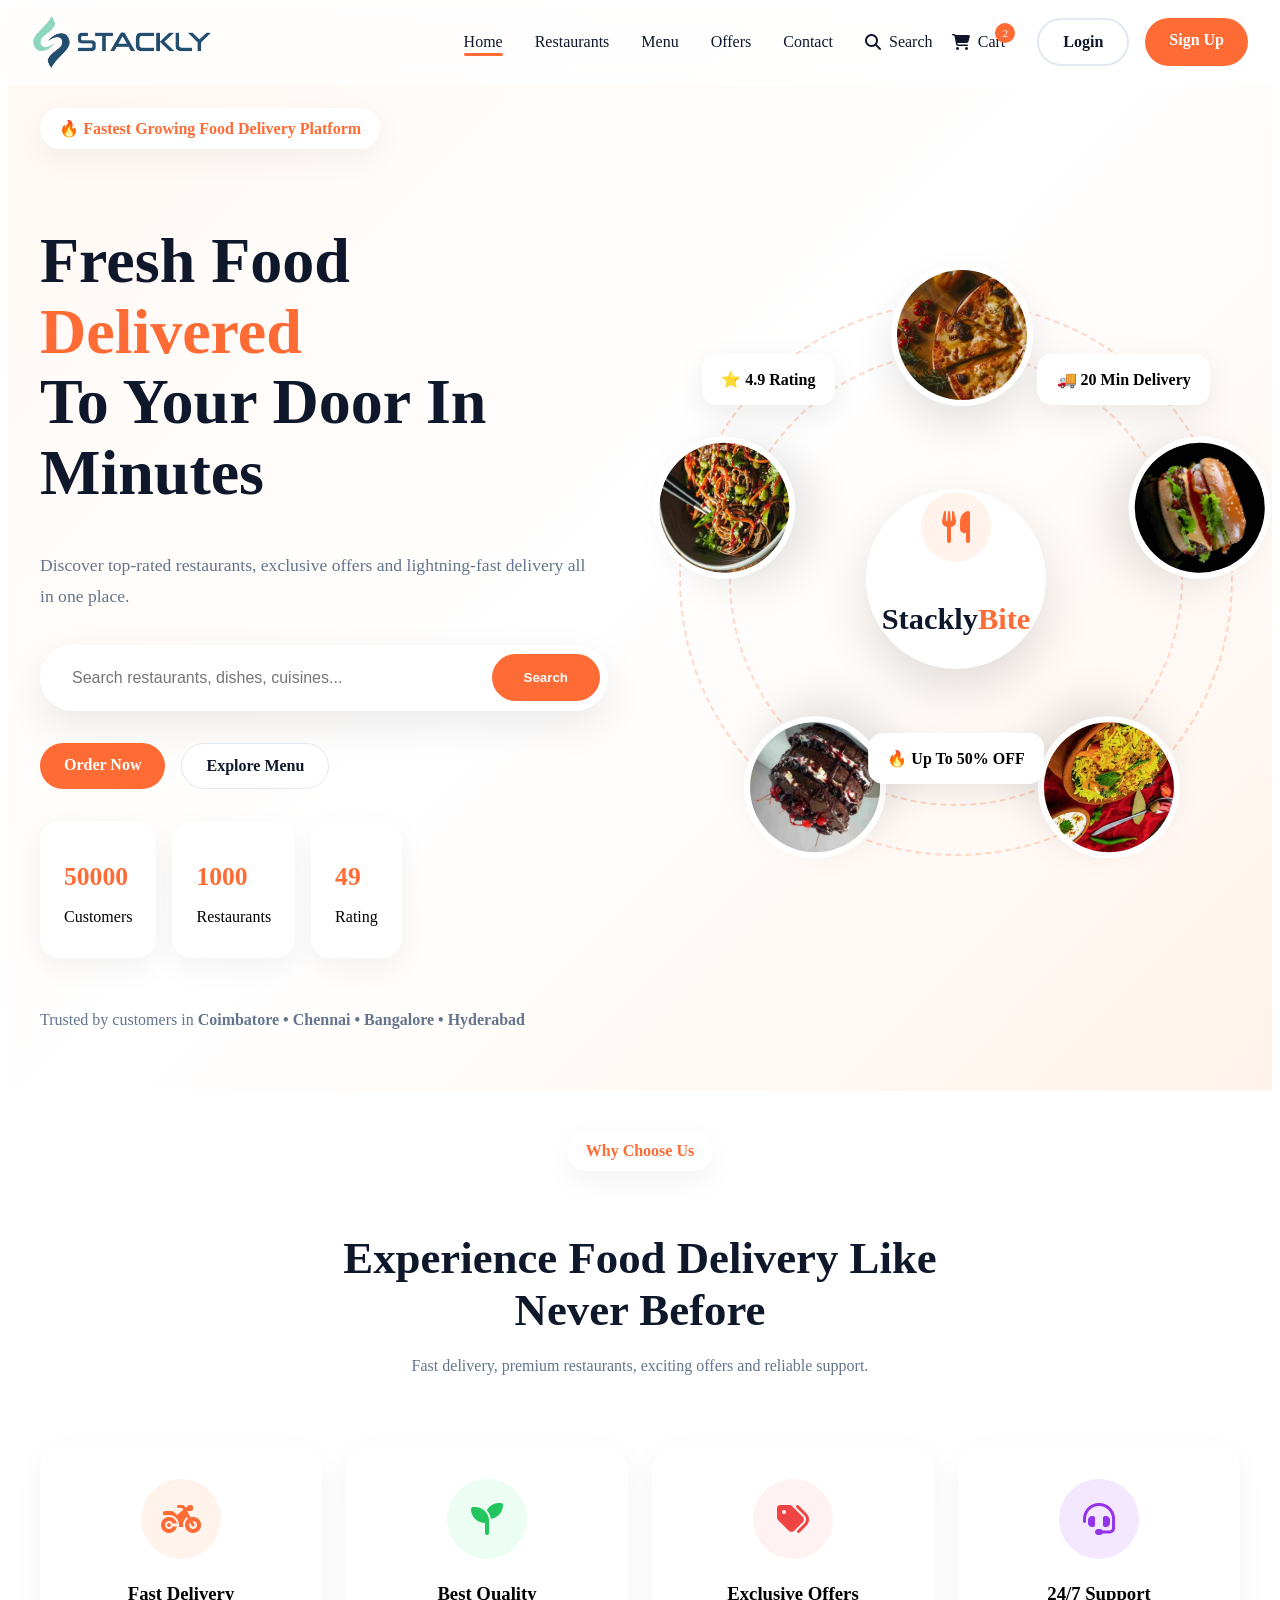
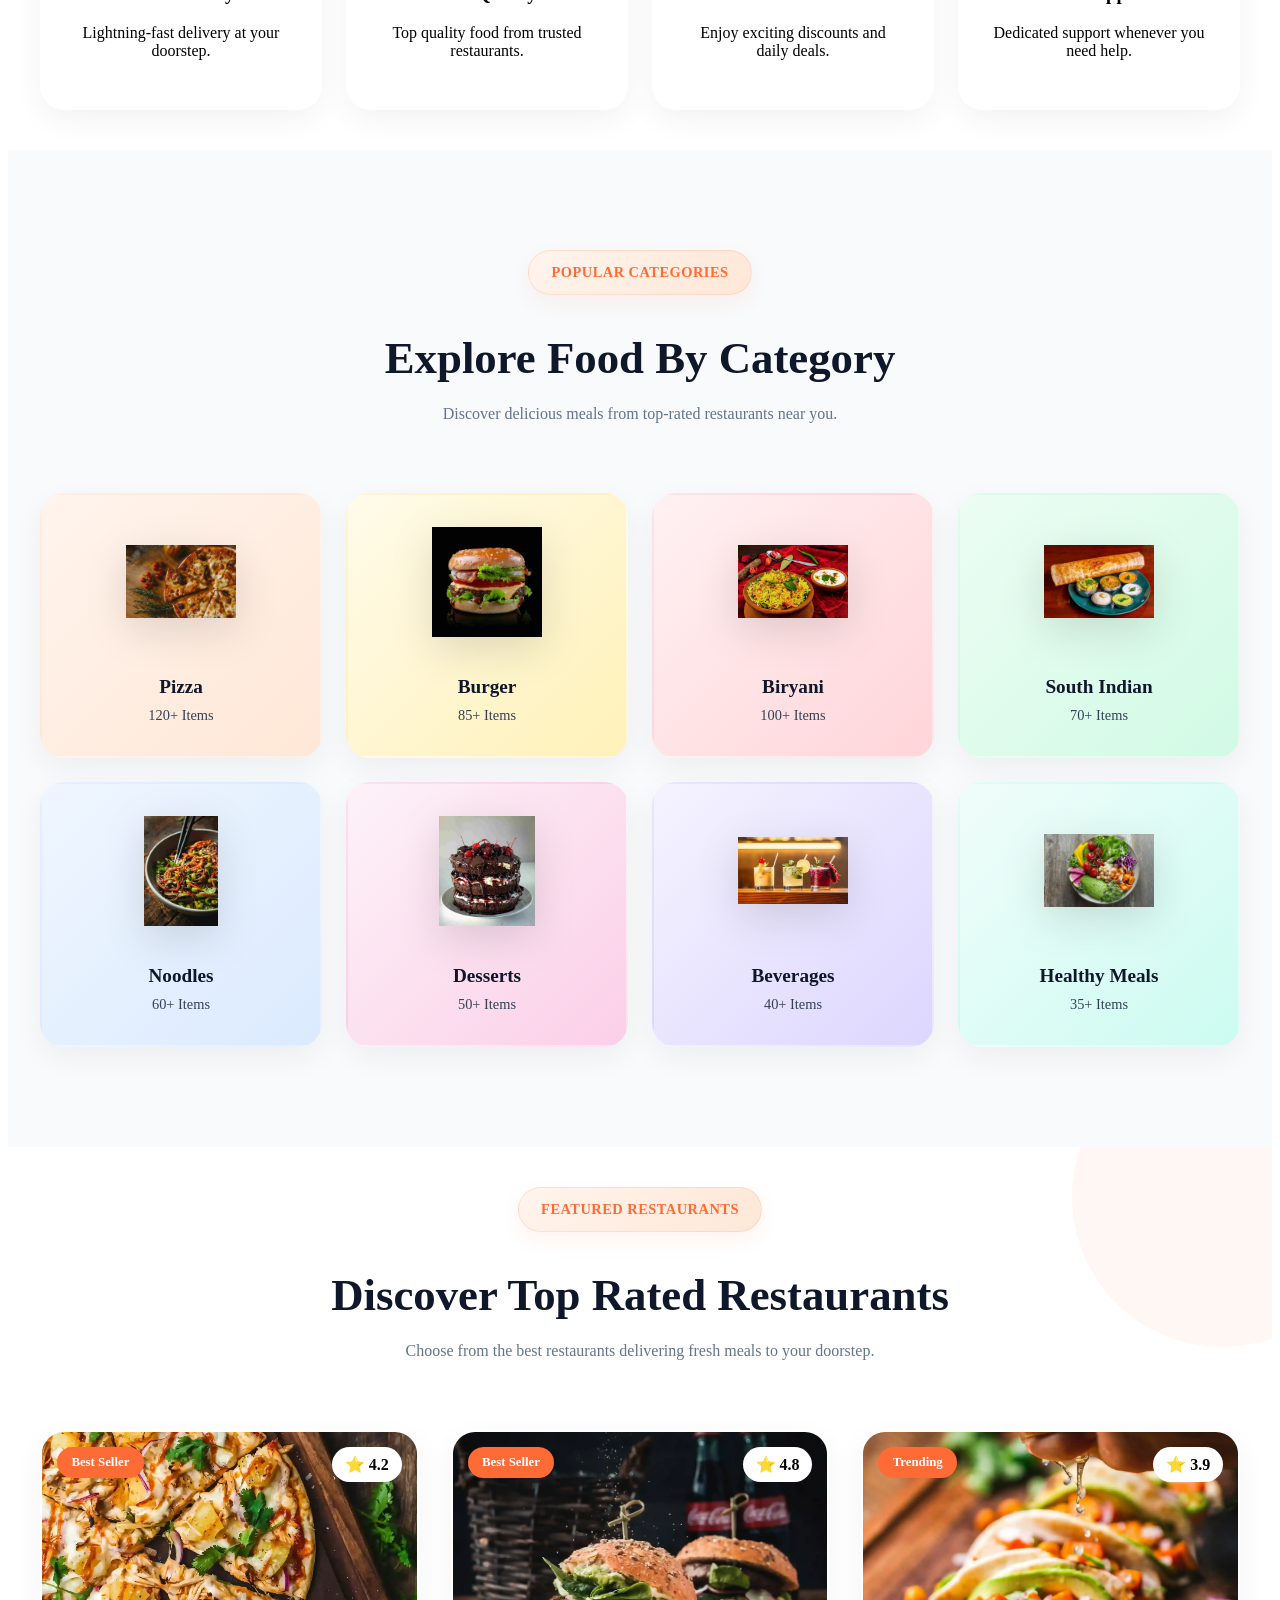
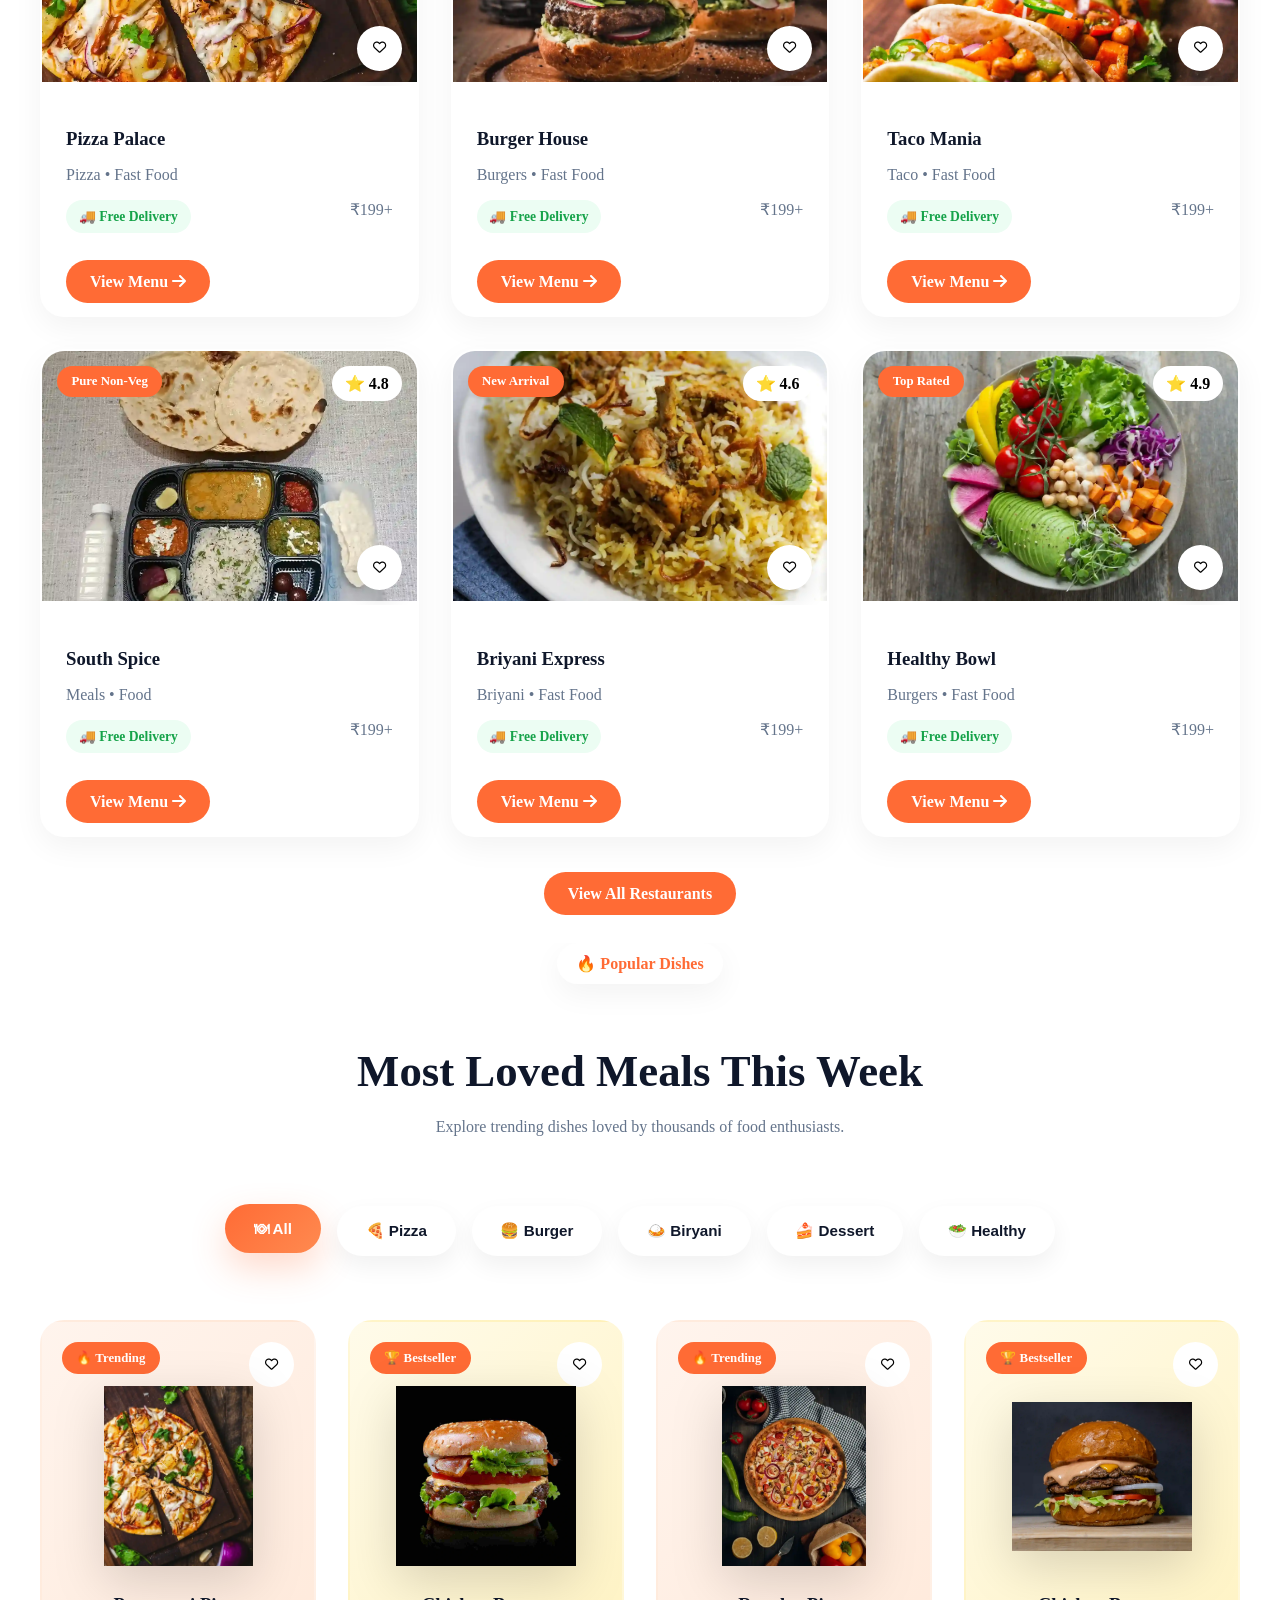
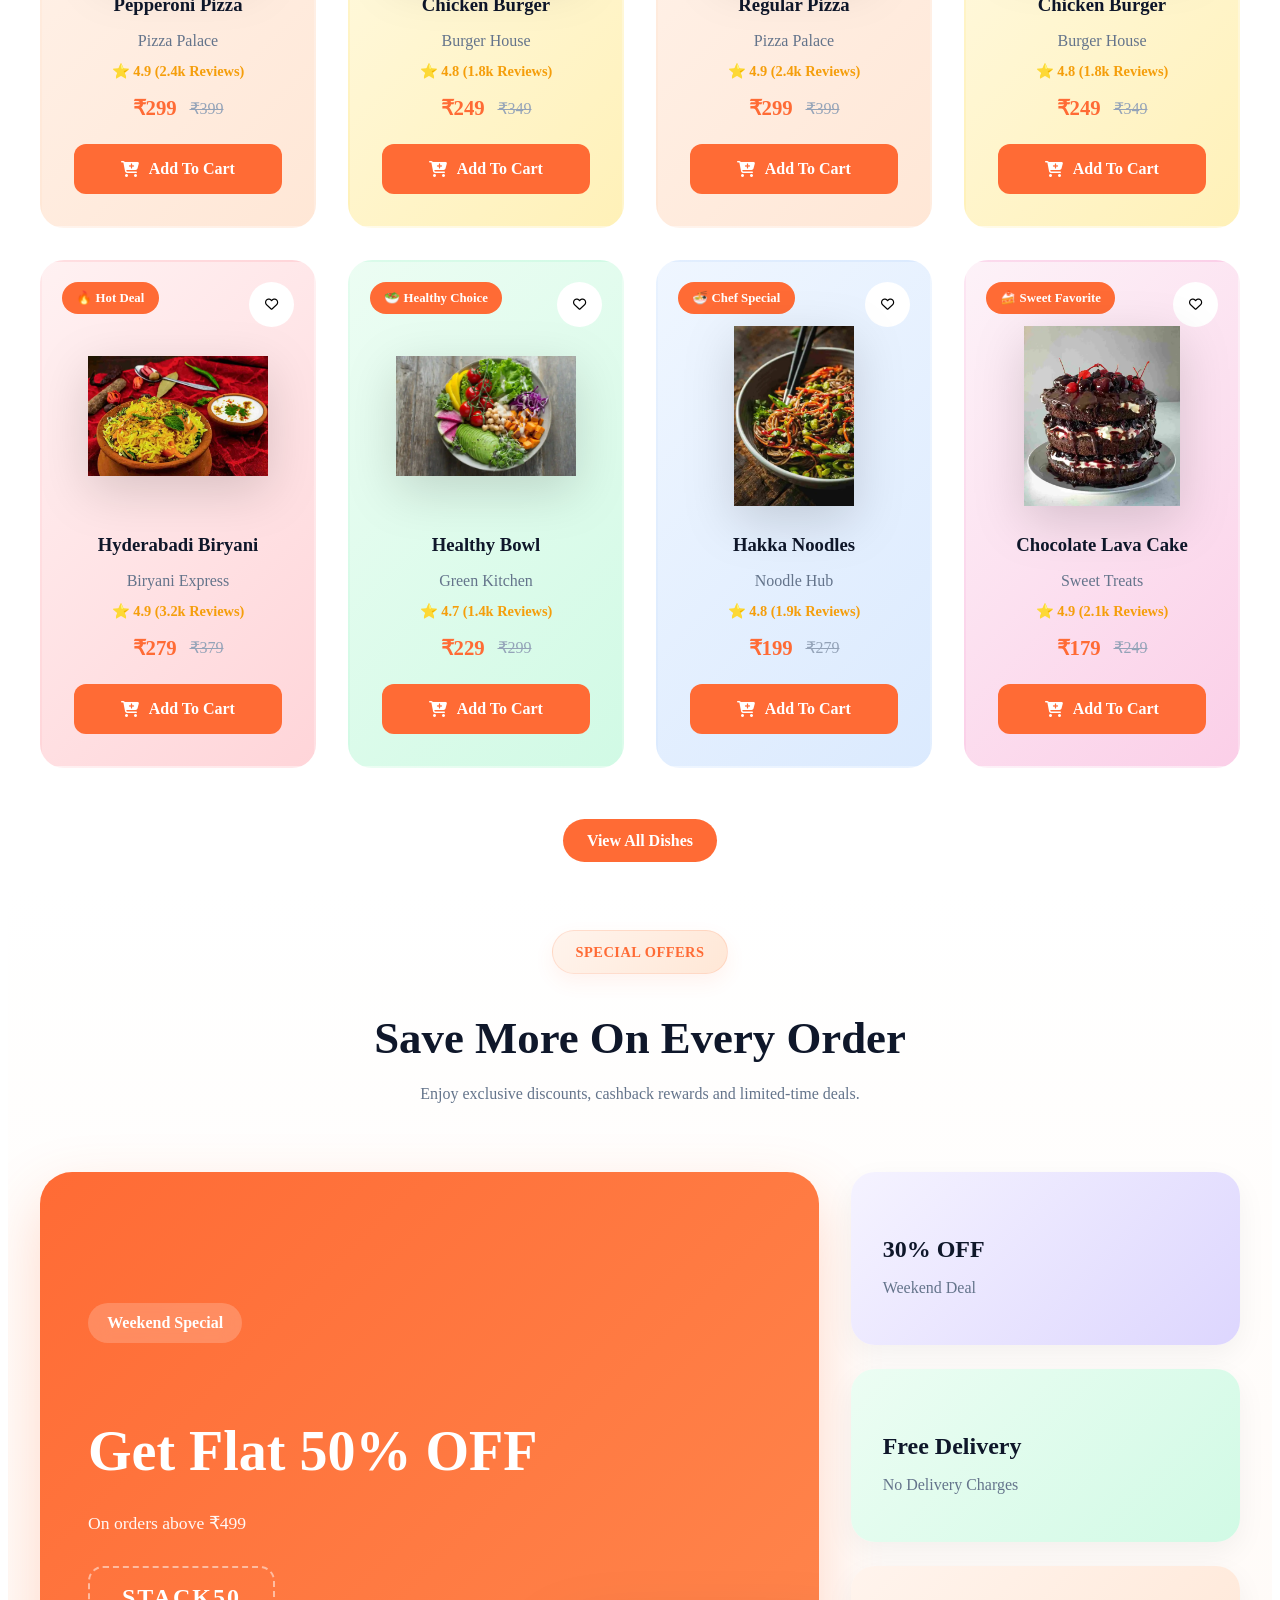
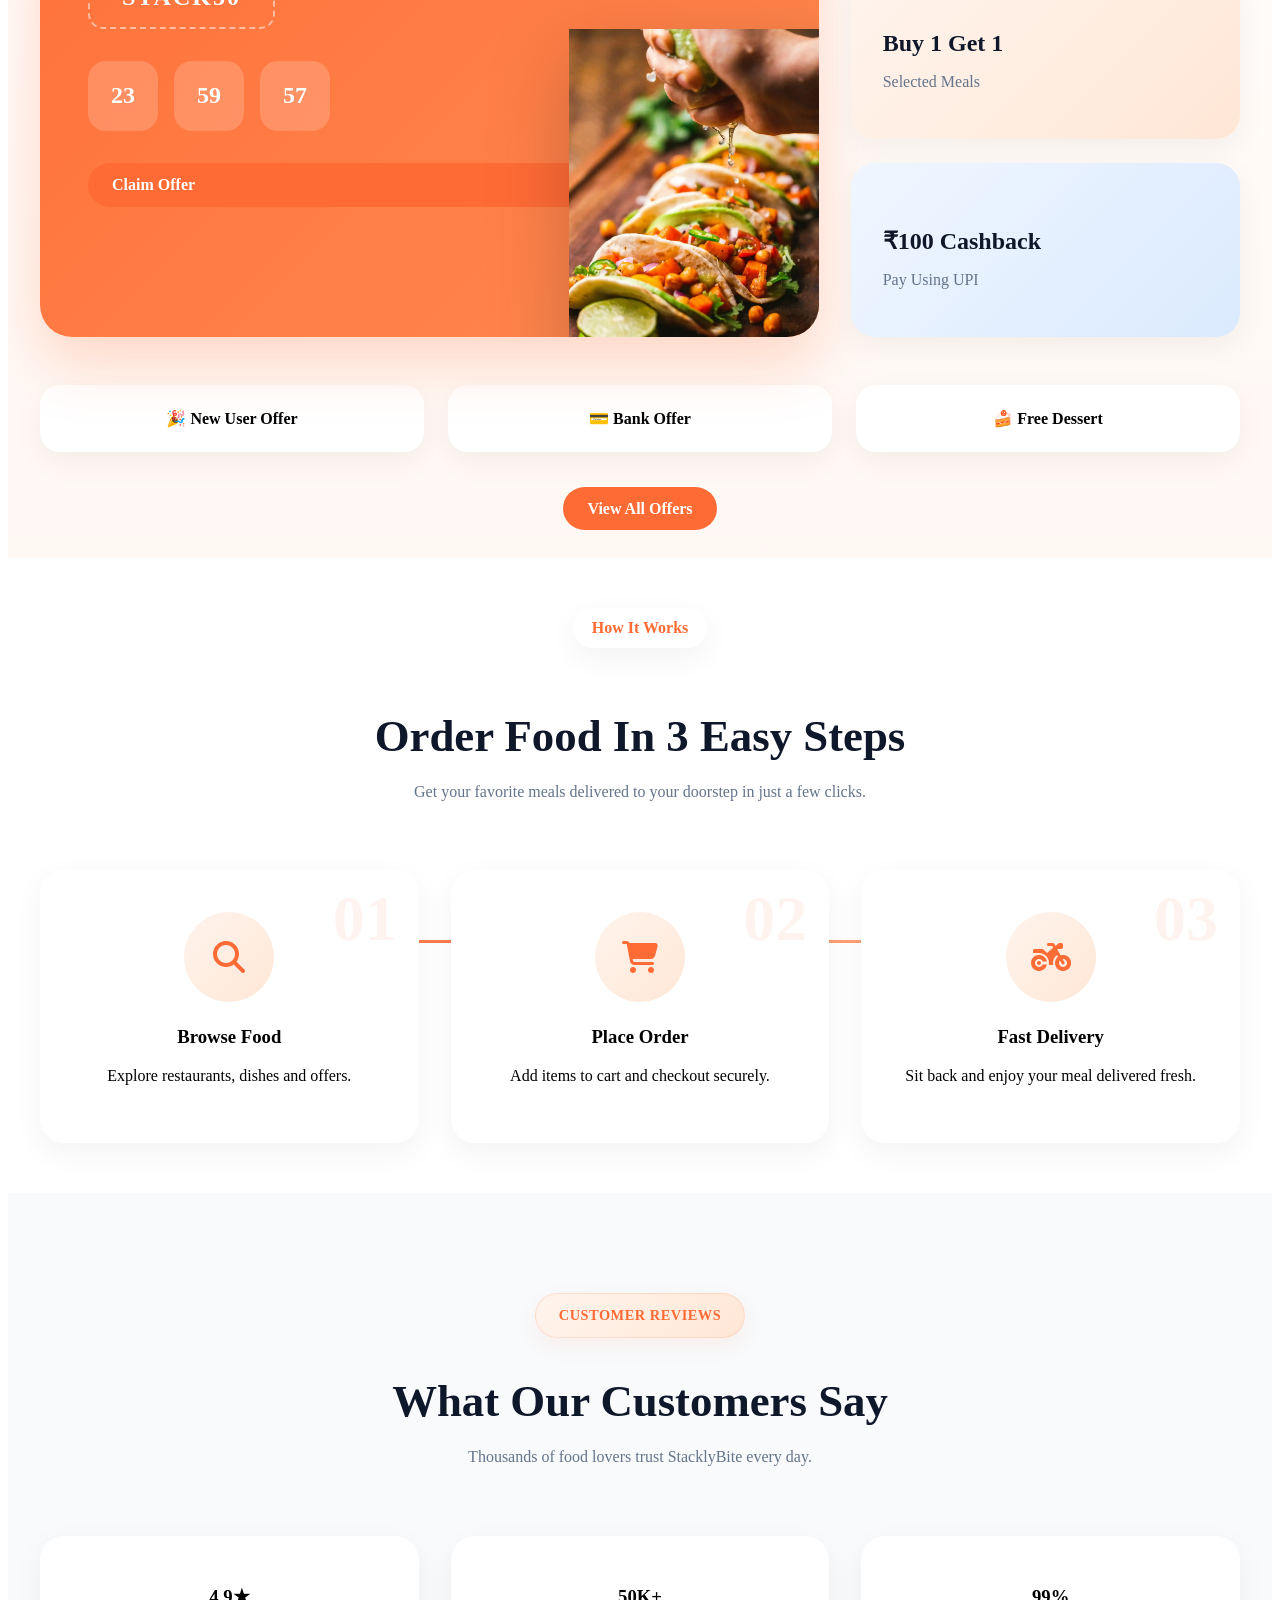
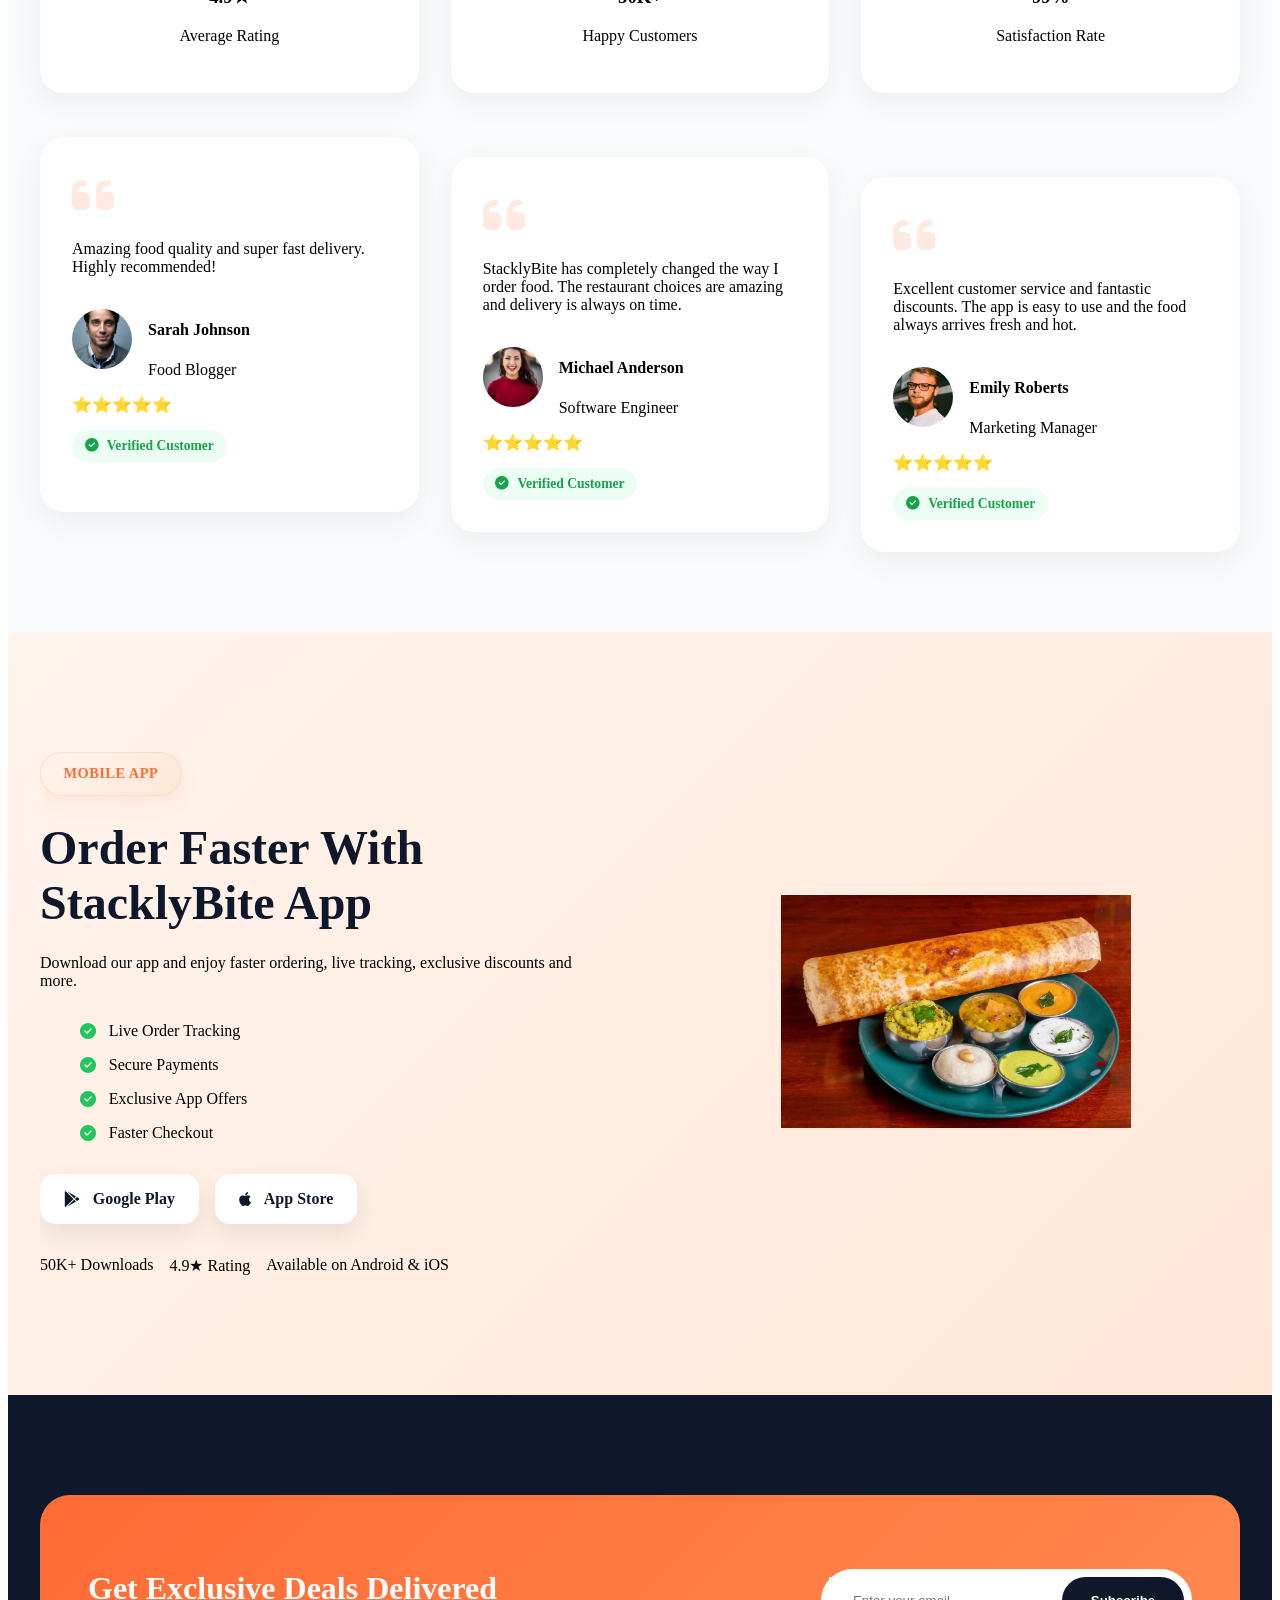
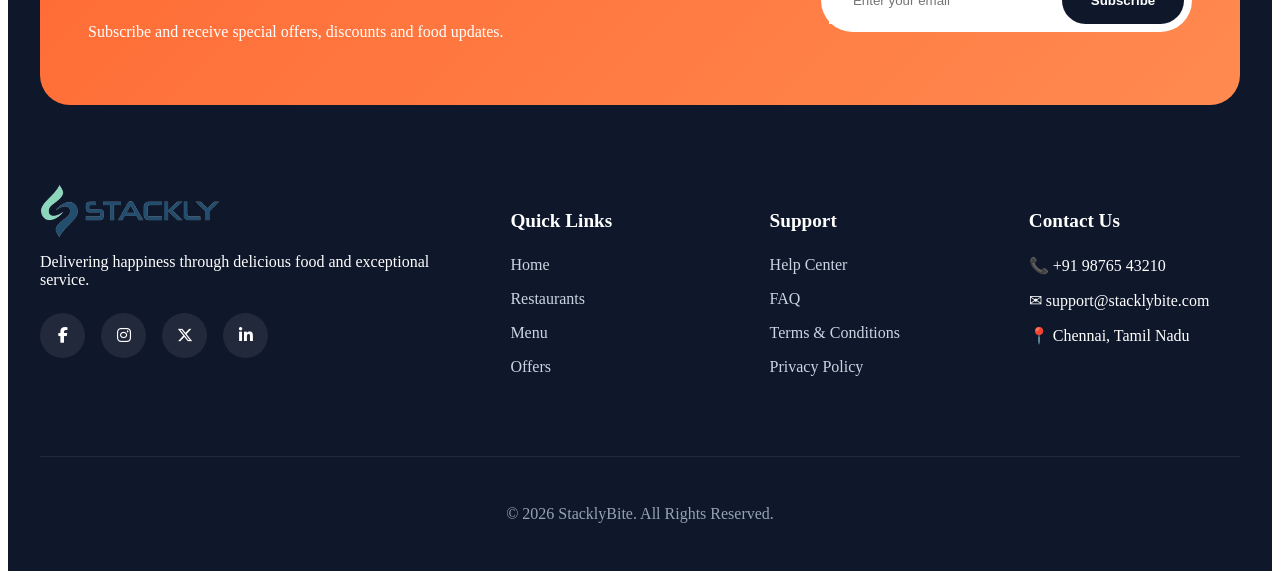
==== commit a3f86b0d: "tester handover" ====
--- a/index.html
+++ b/index.html
@@ -43,7 +43,7 @@
                 <ul class="nav-menu">
 
                     <li class="nav-item">
-                        <a href="index.html" class="nav-link active">Home</a>
+                        <a href="index.html" class="nav-link">Home</a>
                     </li>
 
                     <li class="nav-item">
@@ -65,7 +65,7 @@
 
                 <div class="nav-actions">
 
-                    <a href="#" class="action-icon">
+                    <a href="404.html" class="action-icon">
 
                         <i class="fa-solid fa-magnifying-glass"></i>
 
@@ -73,7 +73,7 @@
 
                     </a>
 
-                    <a href="cart.html" class="action-icon cart-icon">
+                    <a href="404.html" class="action-icon cart-icon">
 
                         <i class="fa-solid fa-cart-shopping"></i>
 
@@ -156,7 +156,9 @@
                         placeholder="Search restaurants, dishes, cuisines..."
                     >
 
-                    <button type="submit">
+                    <button
+                        type="button"
+                        onclick="window.location.href='404.html'">
 
                         Search
 
@@ -168,13 +170,13 @@
 
                 <div class="hero__buttons">
 
-                    <a href="#" class="btn btn-primary">
+                    <a href="404.html" class="btn btn-primary">
 
                         Order Now
 
                     </a>
 
-                    <a href="#" class="btn btn-secondary">
+                    <a href="404.html" class="btn btn-secondary">
 
                         Explore Menu
 
@@ -492,7 +494,7 @@
 
                 <div class="category-card category-green">
 
-                    <img src="assets/images/hero/"
+                    <img src="assets/images/hero/deepal-tamang-5oF7d_hPJG4-unsplash_11zon.webp"
                         alt="South Indian">
 
                     <h3>South Indian</h3>
@@ -525,7 +527,7 @@
 
                 <div class="category-card category-purple">
 
-                    <img src="assets/images/categories/drinks.png"
+                    <img src="assets/images/hero/kobby-mendez-xBFTjrMIC0c-unsplash_11zon.webp"
                         alt="Drinks">
 
                     <h3>Beverages</h3>
@@ -536,7 +538,7 @@
 
                 <div class="category-card category-mint">
 
-                    <img src="assets/images/categories/healthy.png"
+                    <img src="assets/images/hero/anna-pelzer-IGfIGP5ONV0-unsplash_11zon.webp"
                         alt="Healthy Meals">
 
                     <h3>Healthy Meals</h3>
@@ -620,7 +622,7 @@
 
                         </div>
 
-                        <a href="#" class="btn btn-primary">
+                        <a href="404.html" class="btn btn-primary">
                             View Menu
 
                             <i class="fa-solid fa-arrow-right"></i>
@@ -674,7 +676,7 @@
 
                         </div>
 
-                        <a href="#" class="btn btn-primary">
+                        <a href="404.html" class="btn btn-primary">
                             View Menu
 
                             <i class="fa-solid fa-arrow-right"></i>
@@ -728,7 +730,7 @@
 
                         </div>
 
-                        <a href="#" class="btn btn-primary">
+                        <a href="404.html" class="btn btn-primary">
                             View Menu
 
                             <i class="fa-solid fa-arrow-right"></i>
@@ -782,7 +784,7 @@
 
                         </div>
 
-                        <a href="#" class="btn btn-primary">
+                        <a href="404.html" class="btn btn-primary">
                             View Menu
 
                             <i class="fa-solid fa-arrow-right"></i>
@@ -836,7 +838,7 @@
 
                         </div>
 
-                        <a href="#" class="btn btn-primary">
+                        <a href="404.html" class="btn btn-primary">
                             View Menu
 
                             <i class="fa-solid fa-arrow-right"></i>
@@ -890,7 +892,7 @@
 
                         </div>
 
-                        <a href="#" class="btn btn-primary">
+                        <a href="404.html" class="btn btn-primary">
                             View Menu
 
                             <i class="fa-solid fa-arrow-right"></i>
@@ -903,7 +905,7 @@
             </div>
             <div class="restaurants__action">
 
-                <a href="restaurants.html"
+                <a href="404.html"
                 class="btn btn-primary">
 
                     View All Restaurants
@@ -1008,7 +1010,7 @@
 
                     <div class="dish-image">
 
-                        <img src="assets/images/dishes/pizza.png"
+                        <img src="assets/images/hero/chad-montano-MqT0asuoIcU-unsplash_11zon.webp"
                             alt="Pepperoni Pizza">
 
                     </div>
@@ -1041,7 +1043,7 @@
 
                         </div>
 
-                        <a href="#" class="dish-btn">
+                        <a href="404.html" class="dish-btn">
 
                             <i class="fa-solid fa-cart-plus"></i>
 
@@ -1066,7 +1068,7 @@
                     </button>
 
                     <div class="dish-image">
-                        <img src="assets/images/dishes/burger.png"
+                        <img src="assets/images/hero/david-foodphototasty-E94j3rMcxlw-unsplash_11zon.webp"
                             alt="Burger">
                     </div>
 
@@ -1092,7 +1094,7 @@
 
                         </div>
 
-                        <a href="#" class="dish-btn">
+                        <a href="404.html" class="dish-btn">
 
                             <i class="fa-solid fa-cart-plus"></i>
 
@@ -1117,13 +1119,13 @@
                     </button>
 
                     <div class="dish-image">
-                        <img src="assets/images/dishes/pizza.png"
+                        <img src="assets/images/hero/rusu-ciprian-UpyfnDr6SPk-unsplash_11zon.webp"
                             alt="Pepperoni Pizza">
                     </div>
 
                     <div class="dish-content">
 
-                        <h3>Pepperoni Pizza</h3>
+                        <h3>Regular Pizza</h3>
 
                         <p>Pizza Palace</p>
 
@@ -1143,7 +1145,7 @@
 
                         </div>
 
-                        <a href="#" class="dish-btn">
+                        <a href="404.html" class="dish-btn">
 
                             <i class="fa-solid fa-cart-plus"></i>
 
@@ -1168,7 +1170,7 @@
                     </button>
 
                     <div class="dish-image">
-                        <img src="assets/images/dishes/burger.png"
+                        <img src="assets/images/hero/amirali-mirhashemian-sc5sTPMrVfk-unsplash_11zon.webp"
                             alt="Chicken Burger">
                     </div>
 
@@ -1194,7 +1196,7 @@
 
                         </div>
 
-                        <a href="#" class="dish-btn">
+                        <a href="404.html" class="dish-btn">
 
                             <i class="fa-solid fa-cart-plus"></i>
 
@@ -1219,7 +1221,7 @@
                     </button>
 
                     <div class="dish-image">
-                        <img src="assets/images/dishes/biryani.png"
+                        <img src="assets/images/hero/anil-sharma-seJrQGuPJKw-unsplash_11zon_11zon.webp"
                             alt="Hyderabadi Biryani">
                     </div>
 
@@ -1245,7 +1247,7 @@
 
                         </div>
 
-                        <a href="#" class="dish-btn">
+                        <a href="404.html" class="dish-btn">
 
                             <i class="fa-solid fa-cart-plus"></i>
 
@@ -1270,7 +1272,7 @@
                     </button>
 
                     <div class="dish-image">
-                        <img src="assets/images/dishes/healthy-bowl.png"
+                        <img src="assets/images/hero/anna-pelzer-IGfIGP5ONV0-unsplash_11zon.webp"
                             alt="Healthy Bowl">
                     </div>
 
@@ -1296,7 +1298,7 @@
 
                         </div>
 
-                        <a href="#" class="dish-btn">
+                        <a href="404.html" class="dish-btn">
 
                             <i class="fa-solid fa-cart-plus"></i>
 
@@ -1321,7 +1323,7 @@
                     </button>
 
                     <div class="dish-image">
-                        <img src="assets/images/dishes/noodles.png"
+                        <img src="assets/images/hero/lindsay-moe-UP5jWpuIvZI-unsplash_11zon_11zon.webp"
                             alt="Hakka Noodles">
                     </div>
 
@@ -1347,7 +1349,7 @@
 
                         </div>
 
-                        <a href="#" class="dish-btn">
+                        <a href="404.html" class="dish-btn">
 
                             <i class="fa-solid fa-cart-plus"></i>
 
@@ -1372,7 +1374,7 @@
                     </button>
 
                     <div class="dish-image">
-                        <img src="assets/images/dishes/lava-cake.png"
+                        <img src="assets/images/hero/jacob-thomas-6jHpcBPw7i8-unsplash_11zon_11zon.webp"
                             alt="Chocolate Lava Cake">
                     </div>
 
@@ -1398,7 +1400,7 @@
 
                         </div>
 
-                        <a href="#" class="dish-btn">
+                        <a href="404.html" class="dish-btn">
 
                             <i class="fa-solid fa-cart-plus"></i>
 
@@ -1414,7 +1416,7 @@
 
             <div class="dishes-action">
 
-                <a href="menu.html"
+                <a href="404.html"
                 class="btn btn-primary">
 
                     View All Dishes
@@ -1493,7 +1495,7 @@
                         <div id="seconds">32</div>
                     </div>
 
-                    <a href="#"
+                    <a href="404.html"
                     class="btn btn-primary">
 
                         Claim Offer
@@ -1569,7 +1571,7 @@
 
             <div class="offers-action">
 
-                <a href="offers.html"
+                <a href="404.html"
                 class="btn btn-primary">
 
                     View All Offers
@@ -1780,7 +1782,7 @@
 
                     <div class="testimonial-user">
 
-                        <img src="assets/images/users/user-1.jpg"
+                        <img src="assets/images/persons/jurica-koletic-7YVZYZeITc8-unsplash_11zon.webp"
                             alt="Customer">
 
                         <div>
@@ -1824,7 +1826,7 @@
 
                     <div class="testimonial-user">
 
-                        <img src="assets/images/users/user-2.jpg"
+                        <img src="assets/images/persons/michael-dam-mEZ3PoFGs_k-unsplash_11zon.webp"
                             alt="Customer">
 
                         <div>
@@ -1869,7 +1871,7 @@
 
                     <div class="testimonial-user">
 
-                        <img src="assets/images/users/user-3.jpg"
+                        <img src="assets/images/persons/vicky-hladynets-C8Ta0gwPbQg-unsplash (1)_11zon.webp"
                             alt="Customer">
 
                         <div>
@@ -1959,7 +1961,7 @@
 
                     <div class="app-buttons">
 
-                        <a href="#"
+                        <a href="404.html"
                         class="store-btn">
 
                             <i class="fa-brands fa-google-play"></i>
@@ -1968,7 +1970,7 @@
 
                         </a>
 
-                        <a href="#"
+                        <a href="404.html"
                         class="store-btn">
 
                             <i class="fa-brands fa-apple"></i>
@@ -1995,7 +1997,7 @@
                 <div class="app-visual">
 
                     <img
-                        src="assets/images/app/mobile-app.png"
+                        src="assets/images/hero/deepal-tamang-5oF7d_hPJG4-unsplash_11zon.webp"
                         alt="StacklyBite App">
 
                 </div>
@@ -2007,166 +2009,166 @@
     </section>
     <footer class="footer">
 
-        <div class="container">
-
-            <!-- Newsletter CTA -->
-
-            <div class="footer-cta">
-
-                <div class="footer-cta-content">
-
-                    <h2>
-
-                        Get Exclusive Deals Delivered
-
-                    </h2>
+            <div class="container">
+
+                <!-- Newsletter CTA -->
+
+                <div class="footer-cta">
+
+                    <div class="footer-cta-content">
+
+                        <h2>
+
+                            Get Exclusive Deals Delivered
+
+                        </h2>
+
+                        <p>
+
+                            Subscribe and receive special offers,
+                            discounts and food updates.
+
+                        </p>
+
+                    </div>
+
+                    <form class="footer-subscribe">
+
+                        <input
+                            type="email"
+                            placeholder="Enter your email">
+
+                        <button type="submit">
+
+                            Subscribe
+
+                        </button>
+
+                    </form>
+
+                </div>
+
+                <!-- Footer Main -->
+
+                <div class="footer-main">
+
+                    <!-- Column 1 -->
+
+                    <div class="footer-brand">
+
+                    <a href="index.html" class="logo">
+                        <img src="assets/images/logo-stackly.webp" alt="StacklyBite Logo">
+                    </a>
+
+                        <p>
+
+                            Delivering happiness through
+                            delicious food and exceptional service.
+
+                        </p>
+
+                        <div class="footer-socials">
+
+                            <a href="404.html">
+                                <i class="fa-brands fa-facebook-f"></i>
+                            </a>
+
+                            <a href="404.html">
+                                <i class="fa-brands fa-instagram"></i>
+                            </a>
+
+                            <a href="404.html">
+                                <i class="fa-brands fa-x-twitter"></i>
+                            </a>
+
+                            <a href="404.html">
+                                <i class="fa-brands fa-linkedin-in"></i>
+                            </a>
+
+                        </div>
+
+                    </div>
+
+                    <!-- Column 2 -->
+
+                    <div class="footer-links">
+
+                        <h4>
+
+                            Quick Links
+
+                        </h4>
+
+                        <a href="index.html">Home</a>
+                        <a href="restaurants.html">Restaurants</a>
+                        <a href="menu.html">Menu</a>
+                        <a href="offers.html">Offers</a>
+
+                    </div>
+
+                    <!-- Column 3 -->
+
+                    <div class="footer-links">
+
+                        <h4>
+
+                            Support
+
+                        </h4>
+
+                        <a href="404.html">Help Center</a>
+                        <a href="404.html">FAQ</a>
+                        <a href="404.html">Terms & Conditions</a>
+                        <a href="404.html">Privacy Policy</a>
+
+                    </div>
+
+                    <!-- Column 4 -->
+
+                    <div class="footer-links">
+
+                        <h4>
+
+                            Contact Us
+
+                        </h4>
+
+                        <p>
+
+                            📞 +91 98765 43210
+
+                        </p>
+
+                        <p>
+
+                            ✉ support@stacklybite.com
+
+                        </p>
+
+                        <p>
+
+                            📍 Chennai, Tamil Nadu
+
+                        </p>
+
+                    </div>
+
+                </div>
+
+                <!-- Footer Bottom -->
+
+                <div class="footer-bottom">
 
                     <p>
 
-                        Subscribe and receive special offers,
-                        discounts and food updates.
+                        © 2026 StacklyBite.
+                        All Rights Reserved.
 
                     </p>
 
                 </div>
 
-                <form class="footer-subscribe">
-
-                    <input
-                        type="email"
-                        placeholder="Enter your email">
-
-                    <button type="submit">
-
-                        Subscribe
-
-                    </button>
-
-                </form>
-
-            </div>
-
-            <!-- Footer Main -->
-
-            <div class="footer-main">
-
-                <!-- Column 1 -->
-
-                <div class="footer-brand">
-
-                <a href="index.html" class="logo">
-                    <img src="assets/images/logo-stackly.webp" alt="StacklyBite Logo">
-                </a>
-
-                    <p>
-
-                        Delivering happiness through
-                        delicious food and exceptional service.
-
-                    </p>
-
-                    <div class="footer-socials">
-
-                        <a href="#">
-                            <i class="fa-brands fa-facebook-f"></i>
-                        </a>
-
-                        <a href="#">
-                            <i class="fa-brands fa-instagram"></i>
-                        </a>
-
-                        <a href="#">
-                            <i class="fa-brands fa-x-twitter"></i>
-                        </a>
-
-                        <a href="#">
-                            <i class="fa-brands fa-linkedin-in"></i>
-                        </a>
-
-                    </div>
-
-                </div>
-
-                <!-- Column 2 -->
-
-                <div class="footer-links">
-
-                    <h4>
-
-                        Quick Links
-
-                    </h4>
-
-                    <a href="index.html">Home</a>
-                    <a href="restaurants.html">Restaurants</a>
-                    <a href="categories.html">Categories</a>
-                    <a href="offers.html">Offers</a>
-
-                </div>
-
-                <!-- Column 3 -->
-
-                <div class="footer-links">
-
-                    <h4>
-
-                        Support
-
-                    </h4>
-
-                    <a href="#">Help Center</a>
-                    <a href="#">FAQ</a>
-                    <a href="#">Terms & Conditions</a>
-                    <a href="#">Privacy Policy</a>
-
-                </div>
-
-                <!-- Column 4 -->
-
-                <div class="footer-links">
-
-                    <h4>
-
-                        Contact Us
-
-                    </h4>
-
-                    <p>
-
-                        📞 +91 98765 43210
-
-                    </p>
-
-                    <p>
-
-                        ✉ support@stacklybite.com
-
-                    </p>
-
-                    <p>
-
-                        📍 Chennai, Tamil Nadu
-
-                    </p>
-
-                </div>
-
-            </div>
-
-            <!-- Footer Bottom -->
-
-            <div class="footer-bottom">
-
-                <p>
-
-                    © 2026 StacklyBite.
-                    All Rights Reserved.
-
-                </p>
-
-            </div>
-
-        </div>
+            </div>
 
     </footer>
     <script src="assets/js/navbar.js"></script>
--- a/assets/css/style.css
+++ b/assets/css/style.css
@@ -105,3 +105,17 @@
     box-shadow:
     0 12px 30px rgba(255,107,53,.15);
 }
+.btn-primary{
+
+    background:var(--primary);
+
+    color:#fff;
+}
+.btn-secondary{
+
+    background:#fff;
+
+    color:var(--secondary);
+
+    border:1px solid var(--border);
+}
--- a/assets/css/header.css
+++ b/assets/css/header.css
@@ -644,4 +644,9 @@
 
         box-sizing:border-box;
     }
+}
+
+.nav-link.active::after{
+
+    width:100%;
 }
--- a/assets/css/home.css
+++ b/assets/css/home.css
@@ -1024,7 +1024,7 @@
 }
 .restaurants{
 
-    padding:100px 0;
+    padding:40px 0;
 
     background:#fff;
 }
@@ -1689,7 +1689,7 @@
 
 .offers{
 
-    padding:100px 0;
+    padding:40px 0;
 
     background:
     linear-gradient(
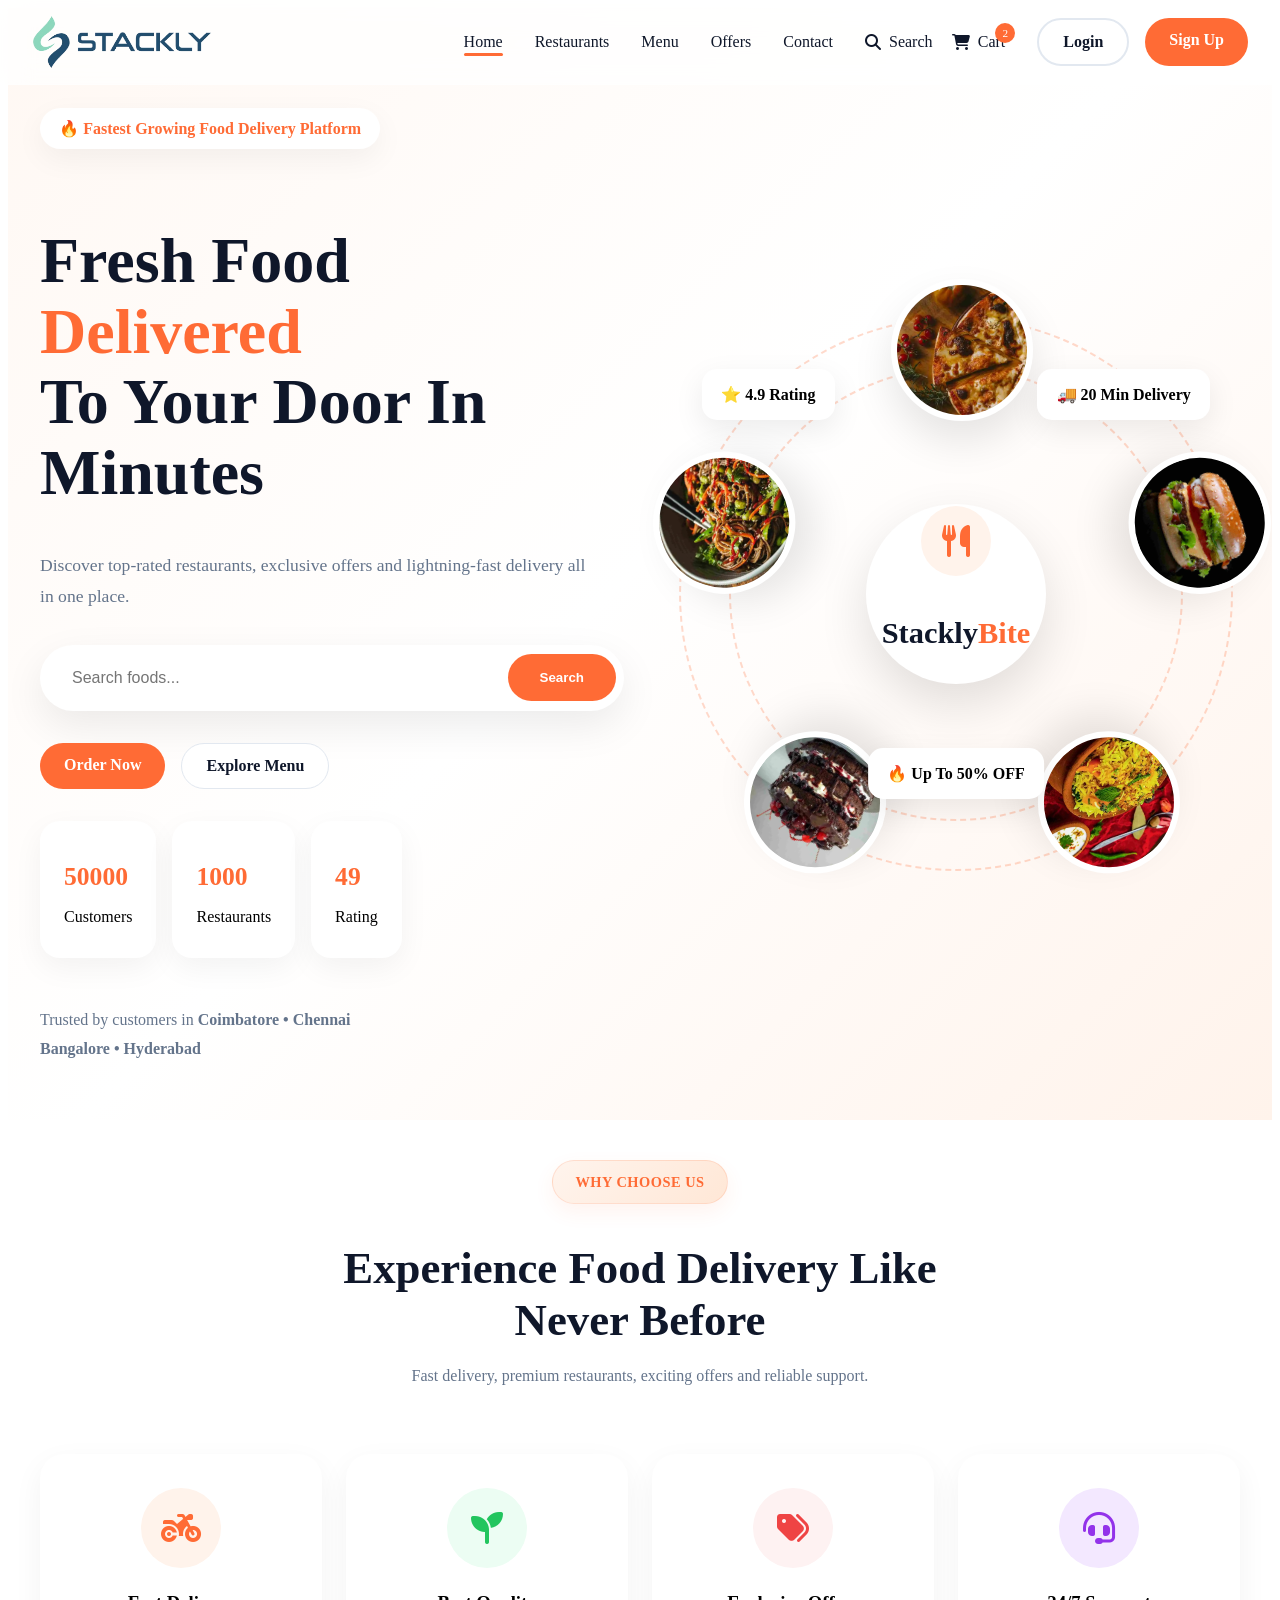
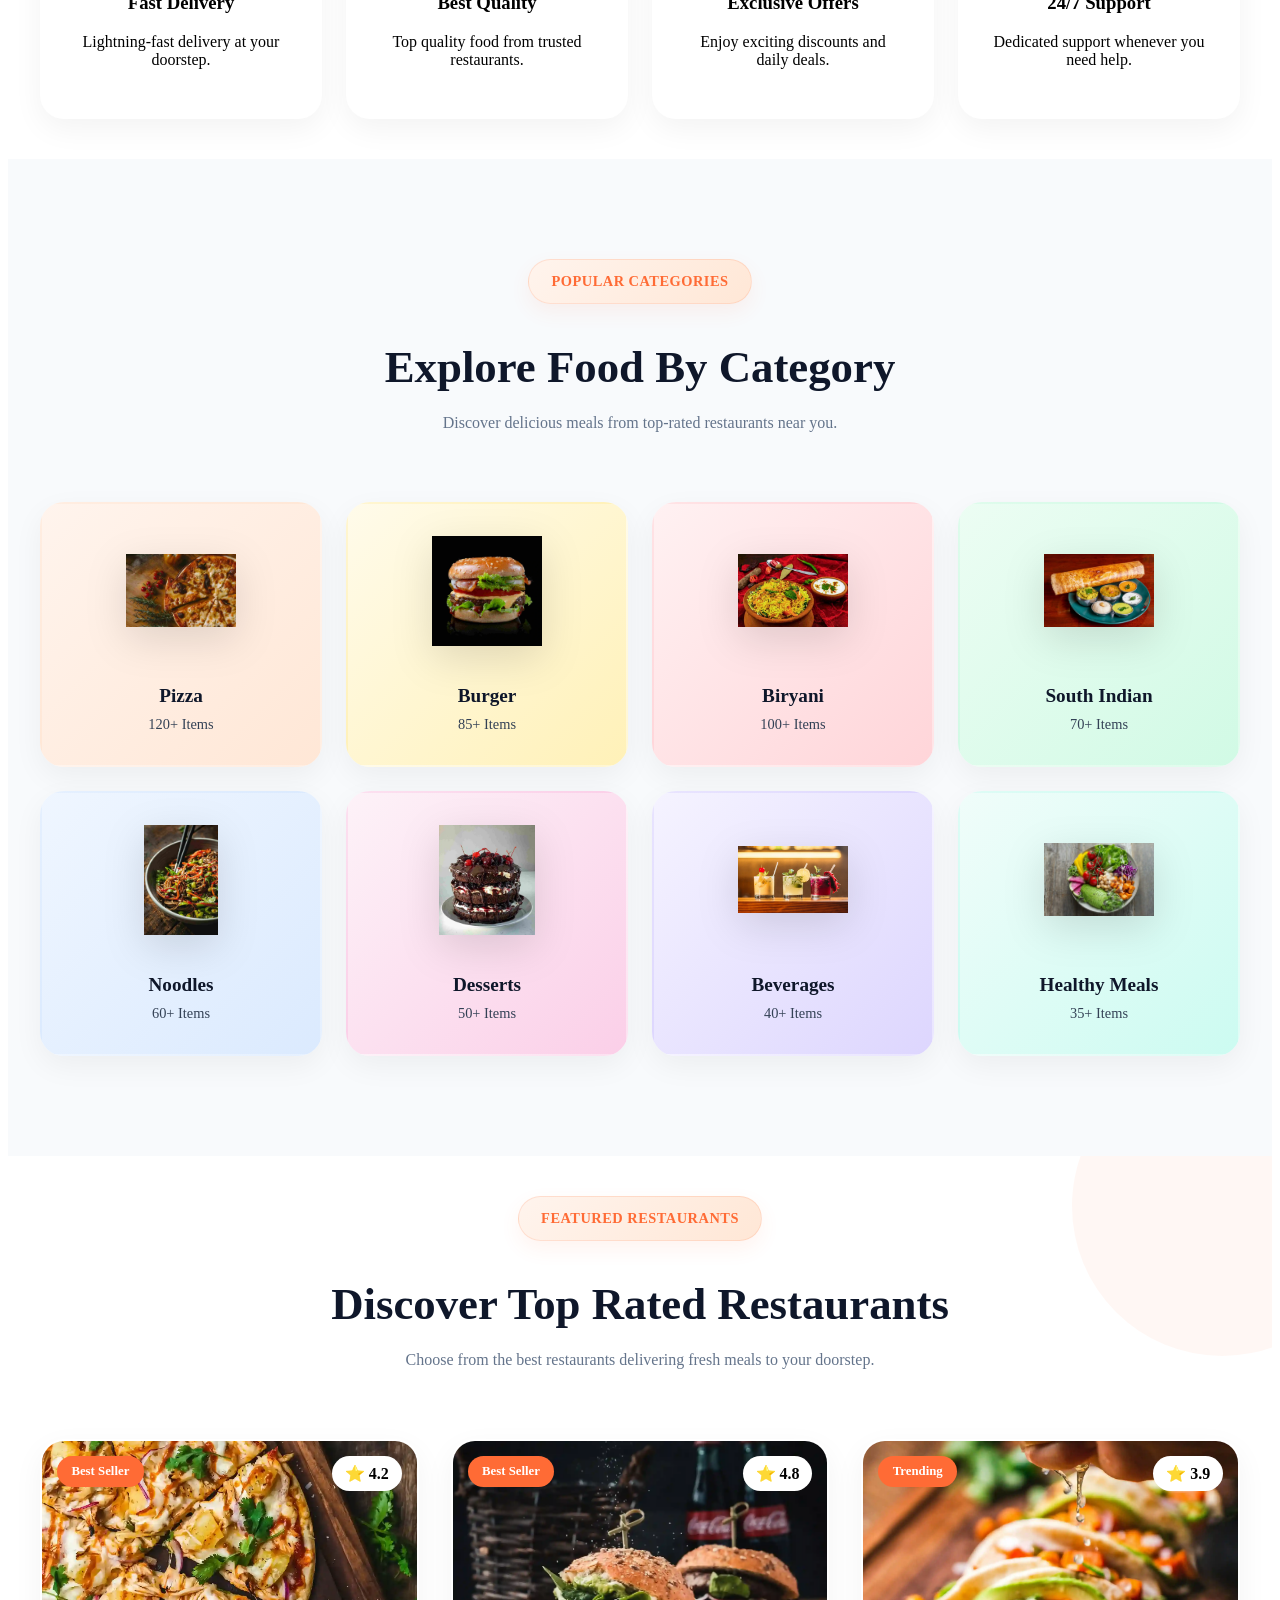
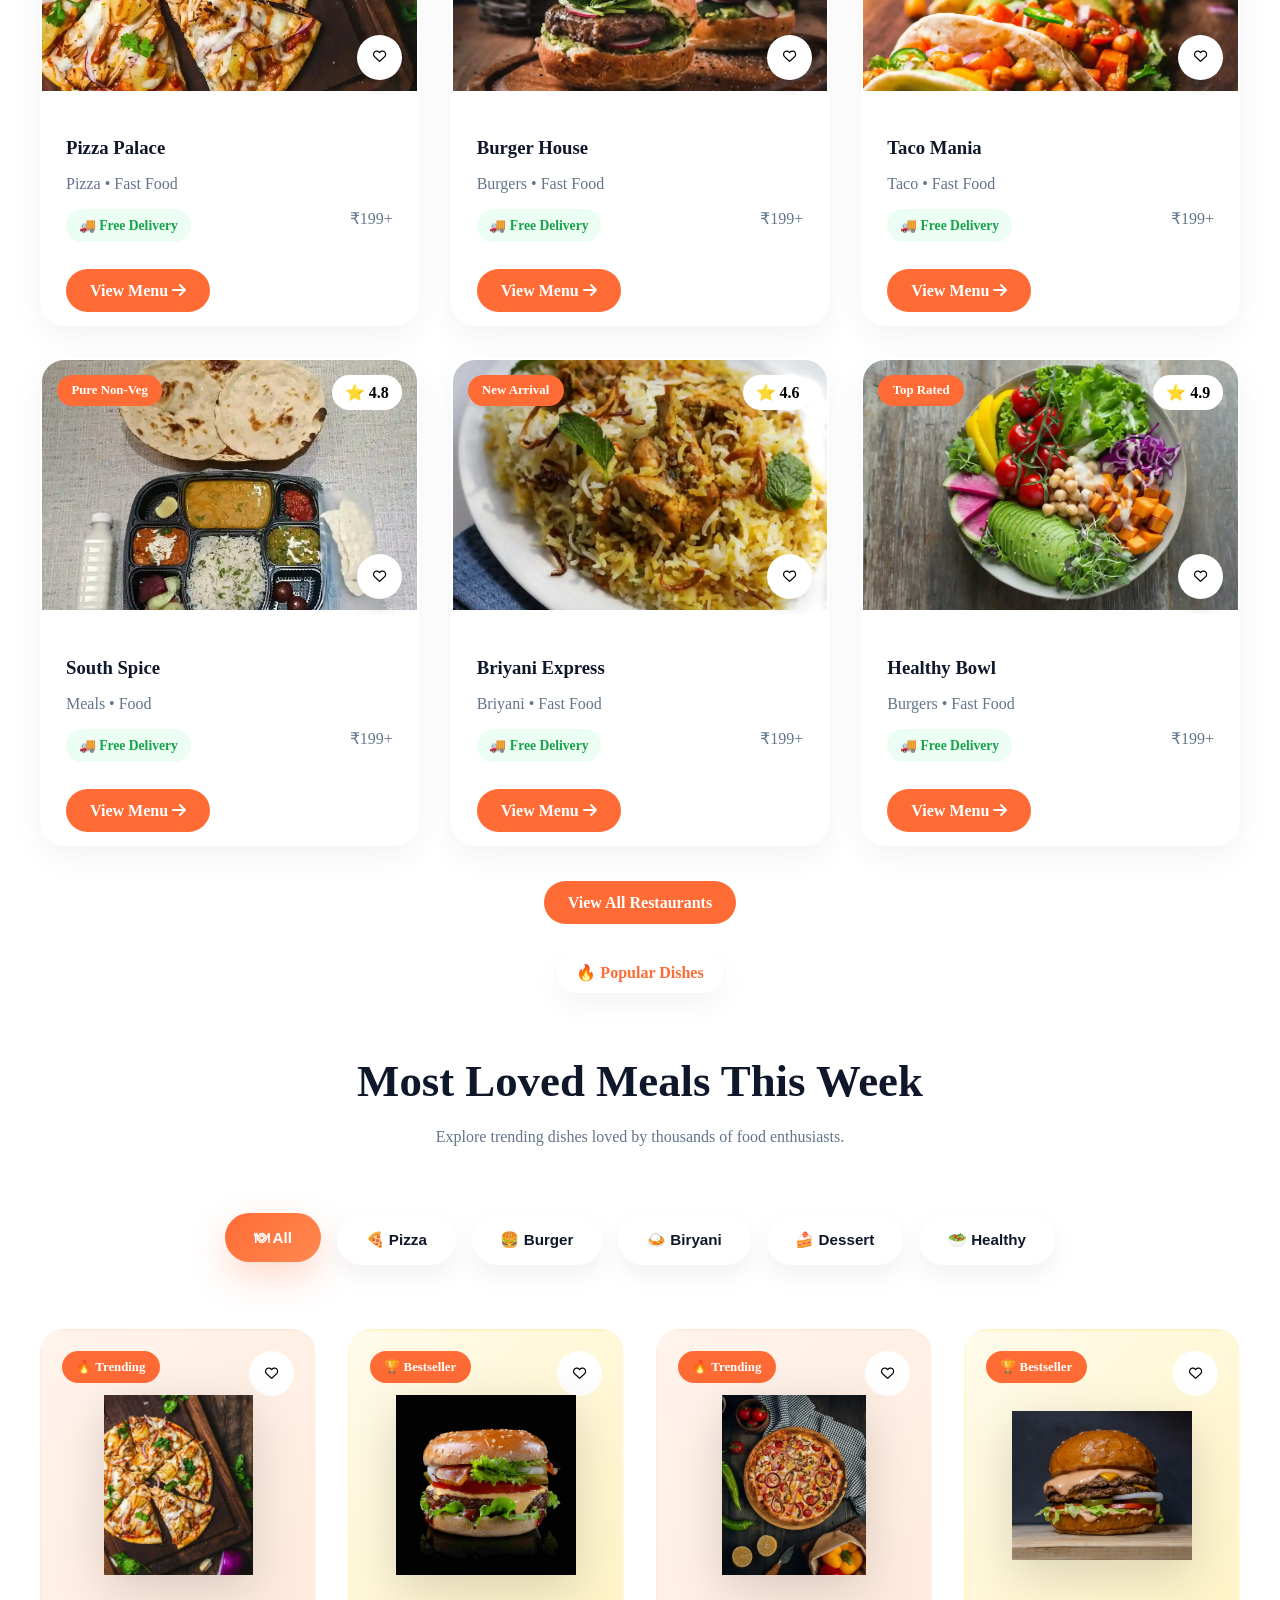
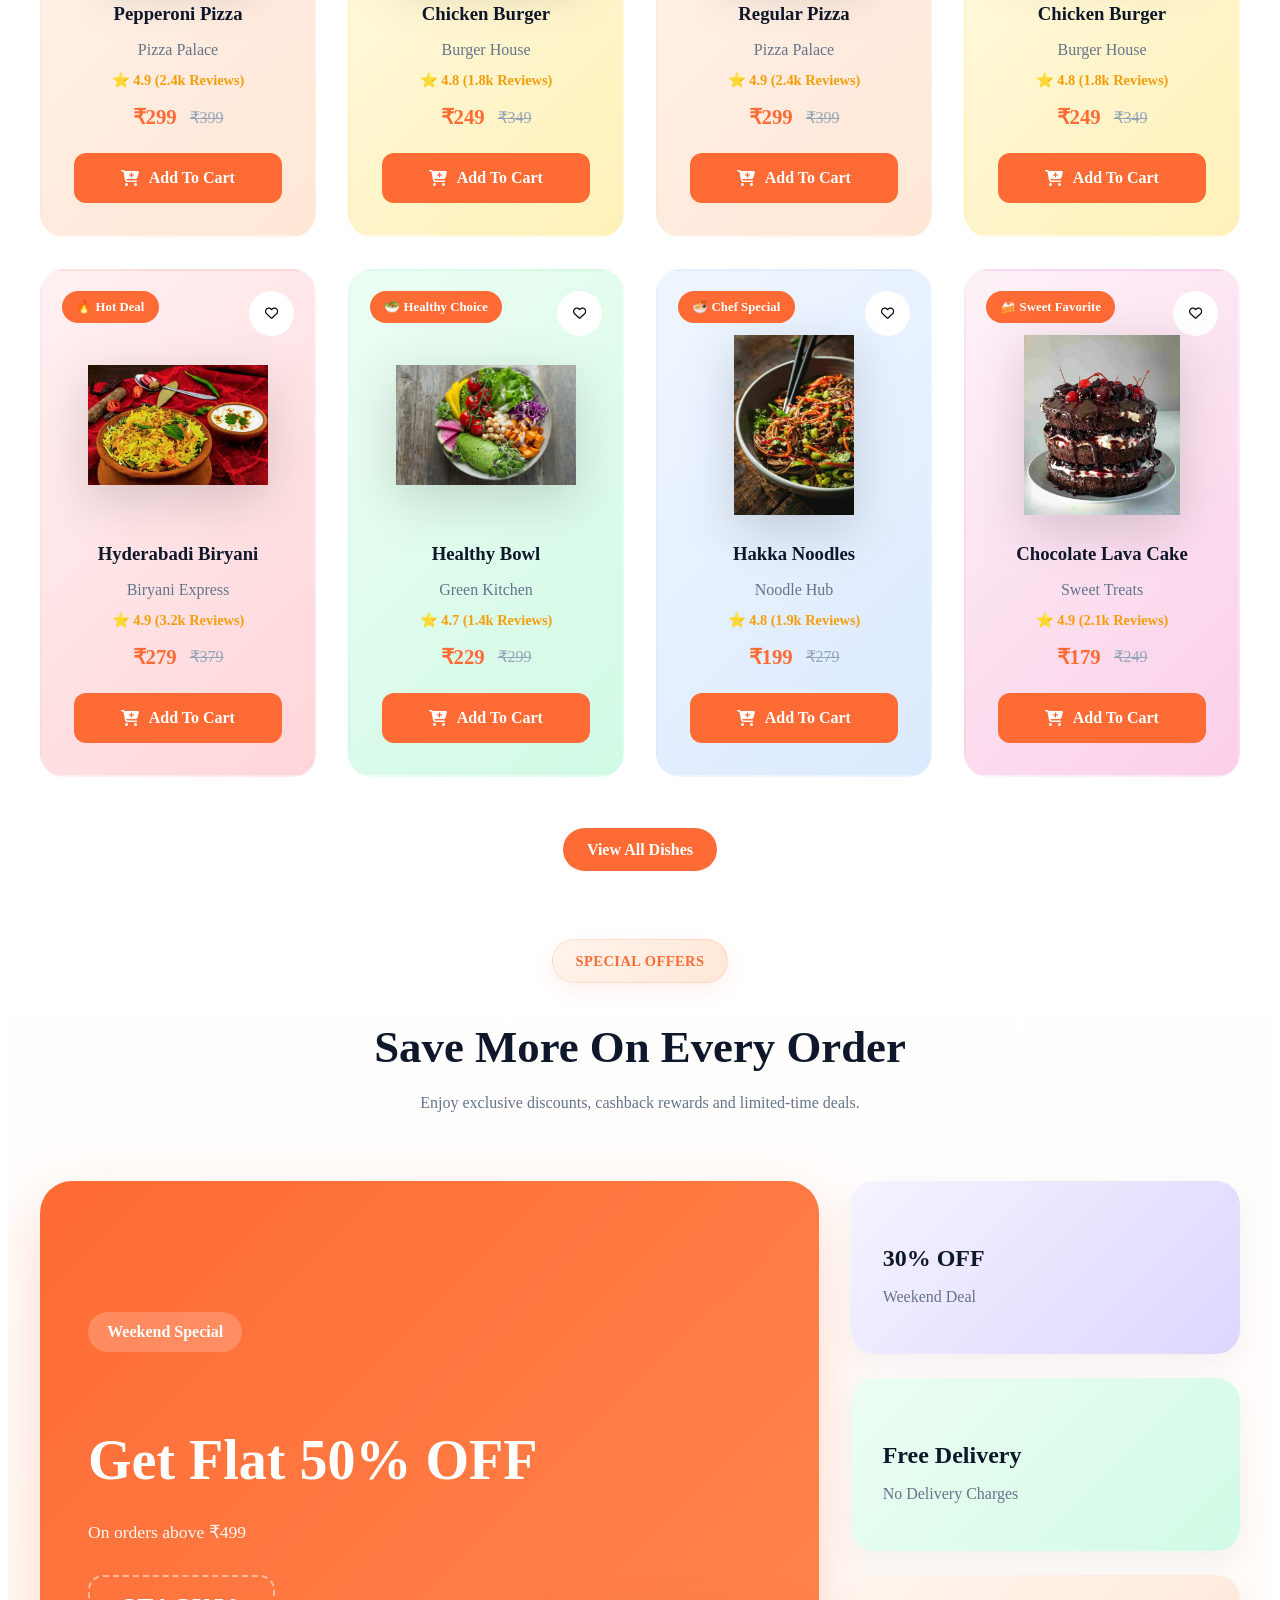
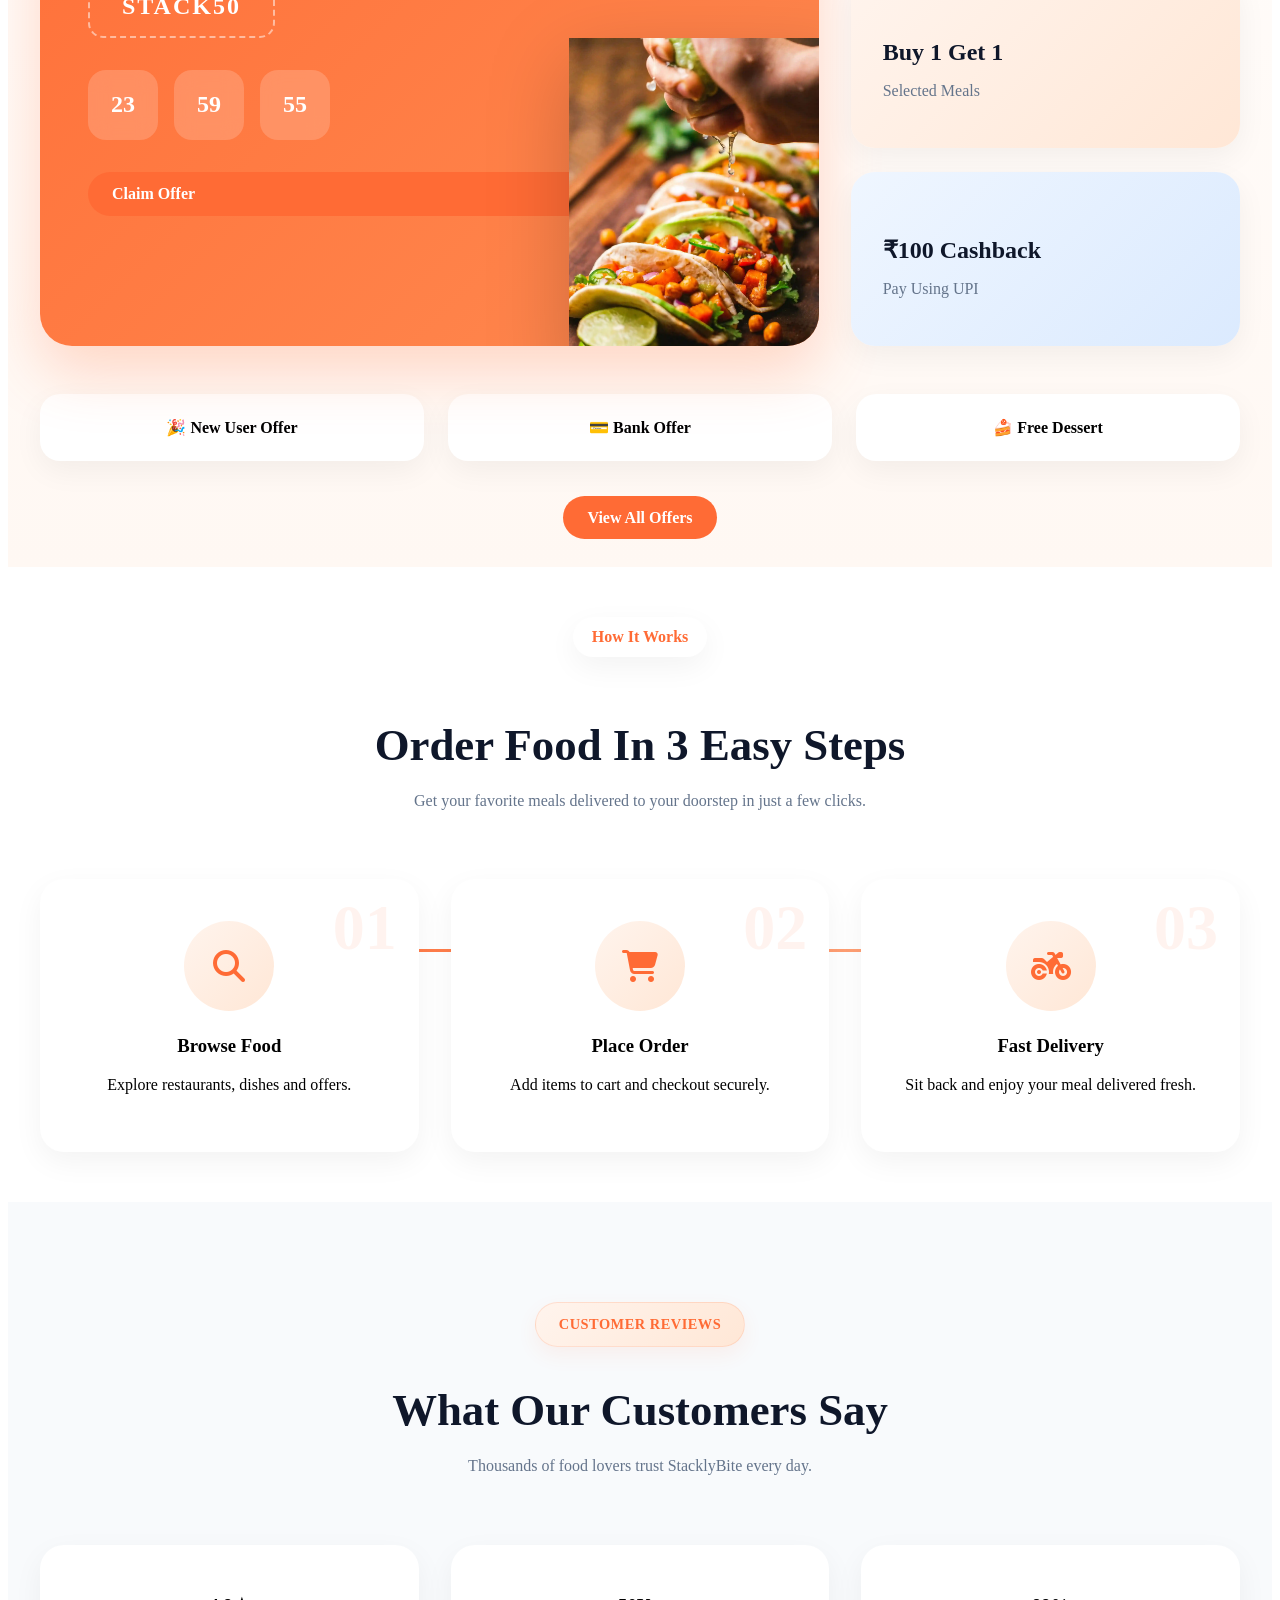
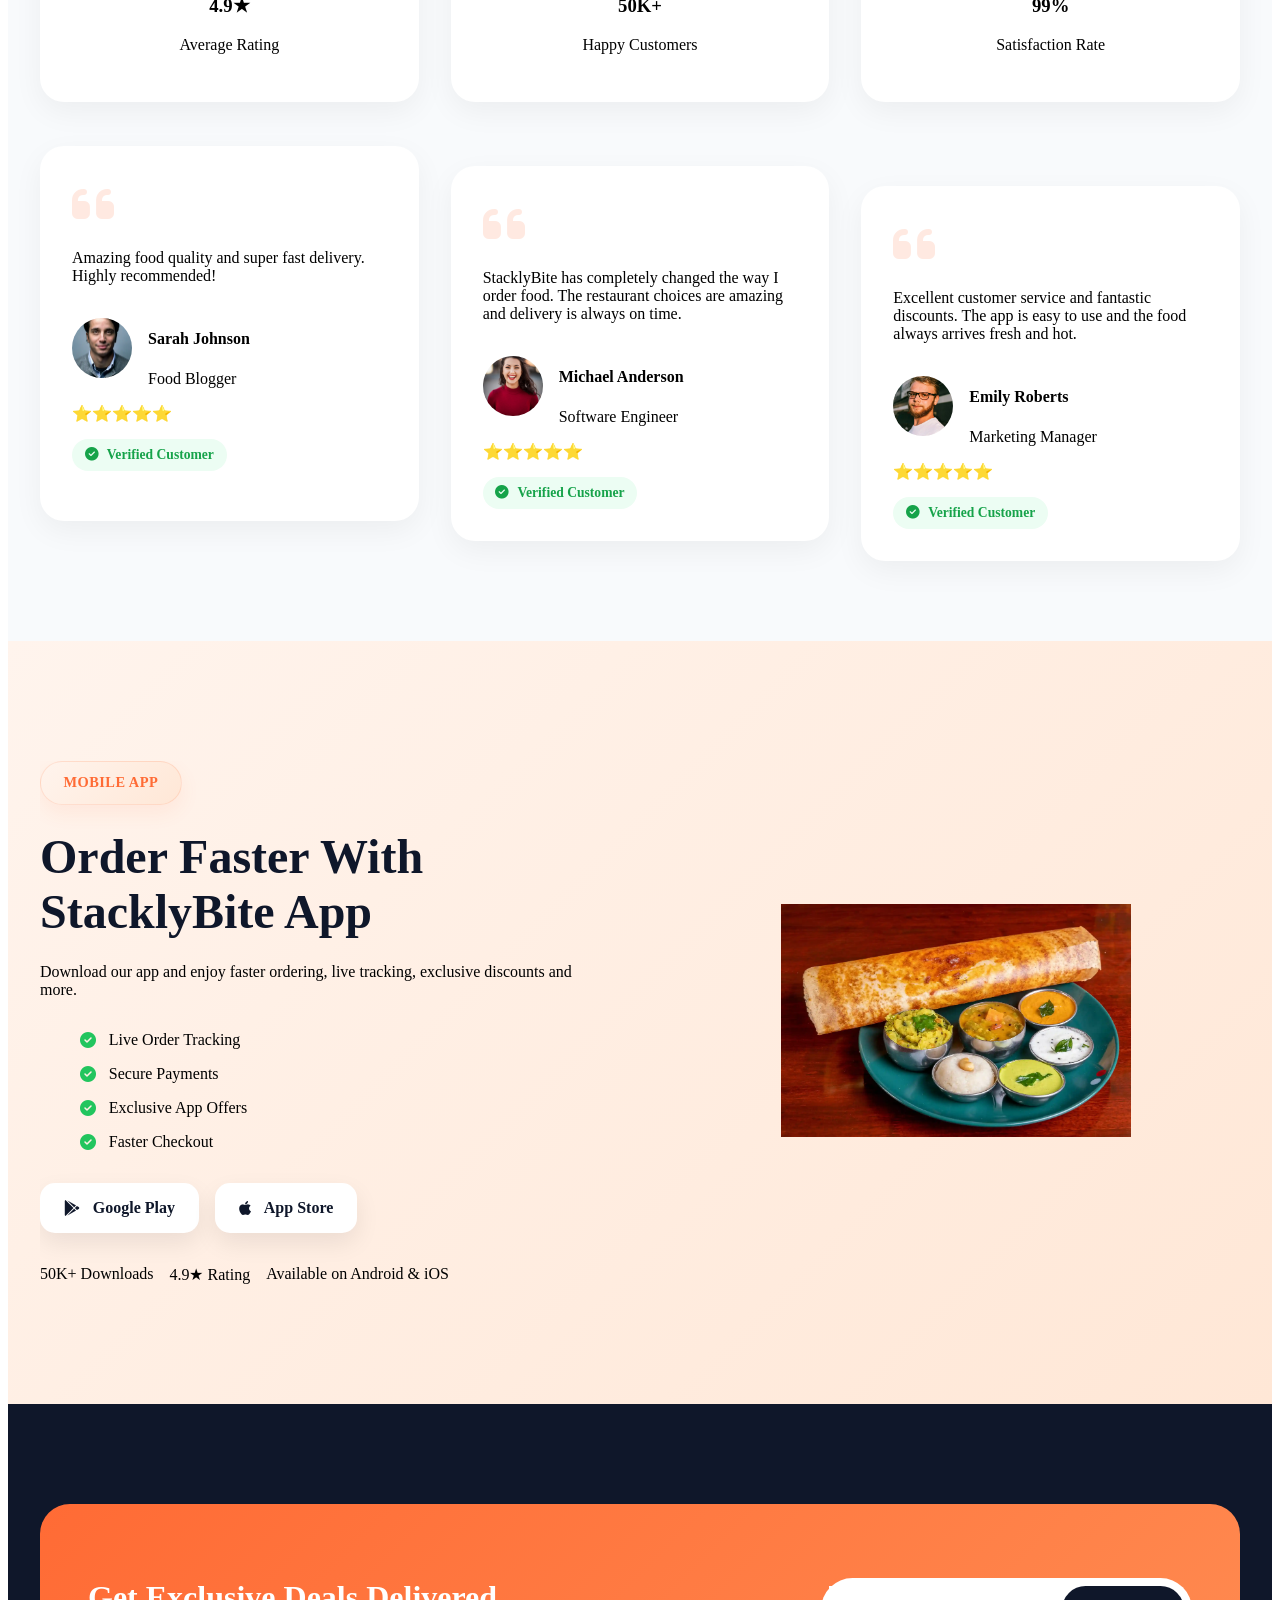
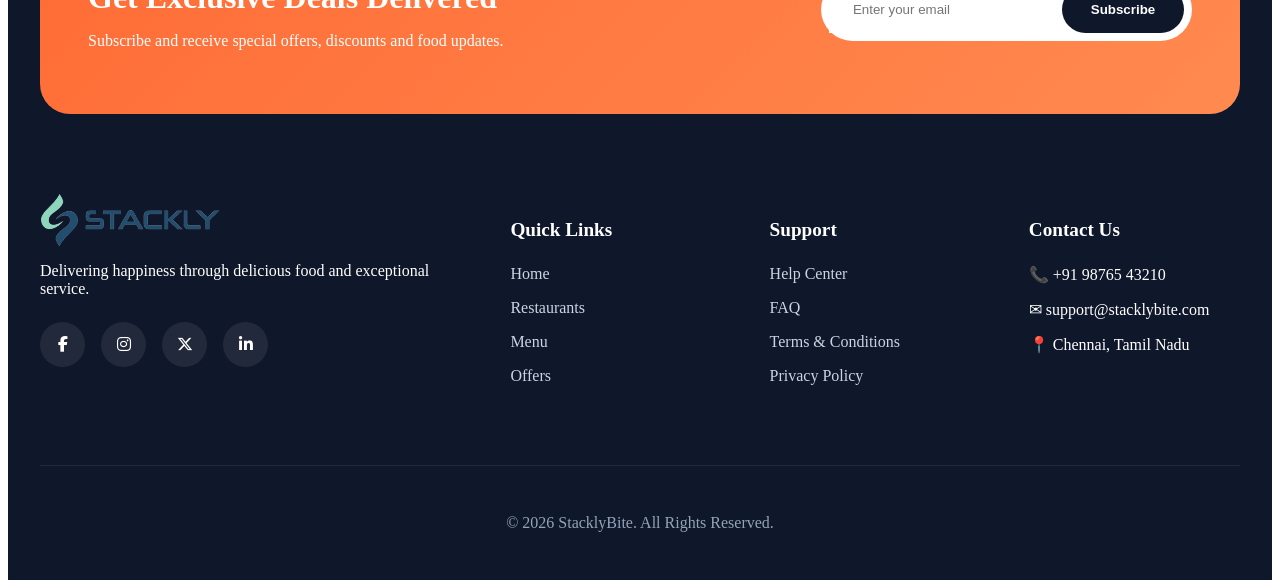
==== commit d9ee572a: "responsive fixes" ====
--- a/index.html
+++ b/index.html
@@ -153,7 +153,7 @@
 
                     <input
                         type="text"
-                        placeholder="Search restaurants, dishes, cuisines..."
+                        placeholder="Search foods..."
                     >
 
                     <button
@@ -232,9 +232,14 @@
                         Trusted by customers in
 
                         <strong>
-                            Coimbatore • Chennai • Bangalore • Hyderabad
-                        </strong>
-
+
+    Coimbatore • Chennai
+
+    <br>
+
+    Bangalore • Hyderabad
+
+</strong>
                     </p>
 
                 </div>
@@ -347,7 +352,7 @@
 
             <div class="section-heading">
 
-                <span class="hero__badge">
+                <span class="section-badge">
                     Why Choose Us
                 </span>
 
--- a/assets/css/home.css
+++ b/assets/css/home.css
@@ -25,6 +25,26 @@
     position:relative;
 }
 
+html,
+body{
+
+    overflow-x:hidden;
+}
+
+.hero__badge{
+
+    max-width:100%;
+
+    width:auto;
+}
+
+.hero__search{
+
+    width:100%;
+
+    max-width:100%;
+}
+
 .hero__container{
 
     display:grid;
@@ -65,6 +85,24 @@
 
     color:var(--primary);
 }
+@media(max-width:375px){
+
+    .hero__badge{
+
+        width:100%;
+
+        max-width:100%;
+
+        justify-content:center;
+
+        text-align:center;
+
+        font-size:.8rem;
+
+        padding:.8rem;
+    }
+
+}
 .hero__title{
 
     font-size:4rem;
@@ -199,6 +237,12 @@
     color:var(--text-light);
 
     line-height:1.8;
+}
+.hero__trust strong{
+
+    word-break:break-word;
+
+    overflow-wrap:break-word;
 }
 .hero__visual{
 
@@ -612,7 +656,160 @@
 
     color:var(--primary);
 }
-
+/* ======================
+   EXTRA SMALL DEVICES
+====================== */
+
+@media(max-width:375px){
+
+    .hero{
+
+        min-height:auto;
+
+        padding-top:100px;
+
+        padding-bottom:60px;
+    }
+
+    .hero__container{
+
+        gap:2rem;
+    }
+
+    .hero__visual{
+
+        height:260px;
+
+        overflow:visible;
+        margin-top: -30px;
+    }
+
+    .food-orbit{
+
+        width:240px;
+        height:240px;
+    }
+
+    .orbit-1{
+
+        width:180px;
+        height:180px;
+    }
+
+    .orbit-2{
+
+        width:240px;
+        height:240px;
+    }
+
+    .food{
+
+        width:60px;
+        height:60px;
+
+        margin:-30px;
+    }
+
+    .food--1{
+        transform:rotate(0deg) translateY(-80px);
+    }
+
+    .food--2{
+        transform:rotate(72deg) translateY(-80px);
+    }
+
+    .food--3{
+        transform:rotate(144deg) translateY(-80px);
+    }
+
+    .food--4{
+        transform:rotate(216deg) translateY(-80px);
+    }
+
+    .food--5{
+        transform:rotate(288deg) translateY(-80px);
+    }
+
+    .hero__center-logo{
+
+        width:85px;
+        height:85px;
+    }
+
+    .hero__center-logo h3{
+
+        font-size:.85rem;
+    }
+
+    .center-logo-icon{
+
+        width:26px;
+        height:26px;
+    }
+
+    .center-logo-icon i{
+
+        font-size:.7rem;
+    }
+
+    .hero__title{
+
+        font-size:2rem;
+    }
+
+    .hero__description{
+
+        font-size:.95rem;
+    }
+
+}
+@media(max-width:320px){
+
+    .hero__visual{
+
+        height:280px;
+    }
+
+    .food{
+
+        width:60px;
+        height:60px;
+
+        margin:-30px;
+    }
+
+    .food--1{
+        transform:rotate(0deg) translateY(-90px);
+    }
+
+    .food--2{
+        transform:rotate(72deg) translateY(-90px);
+    }
+
+    .food--3{
+        transform:rotate(144deg) translateY(-90px);
+    }
+
+    .food--4{
+        transform:rotate(216deg) translateY(-90px);
+    }
+
+    .food--5{
+        transform:rotate(288deg) translateY(-90px);
+    }
+
+    .hero__center-logo{
+
+        width:90px;
+        height:90px;
+    }
+
+    .hero__center-logo h3{
+
+        font-size:.9rem;
+    }
+
+}
 /* ======================
    FEATURES
 ====================== */
